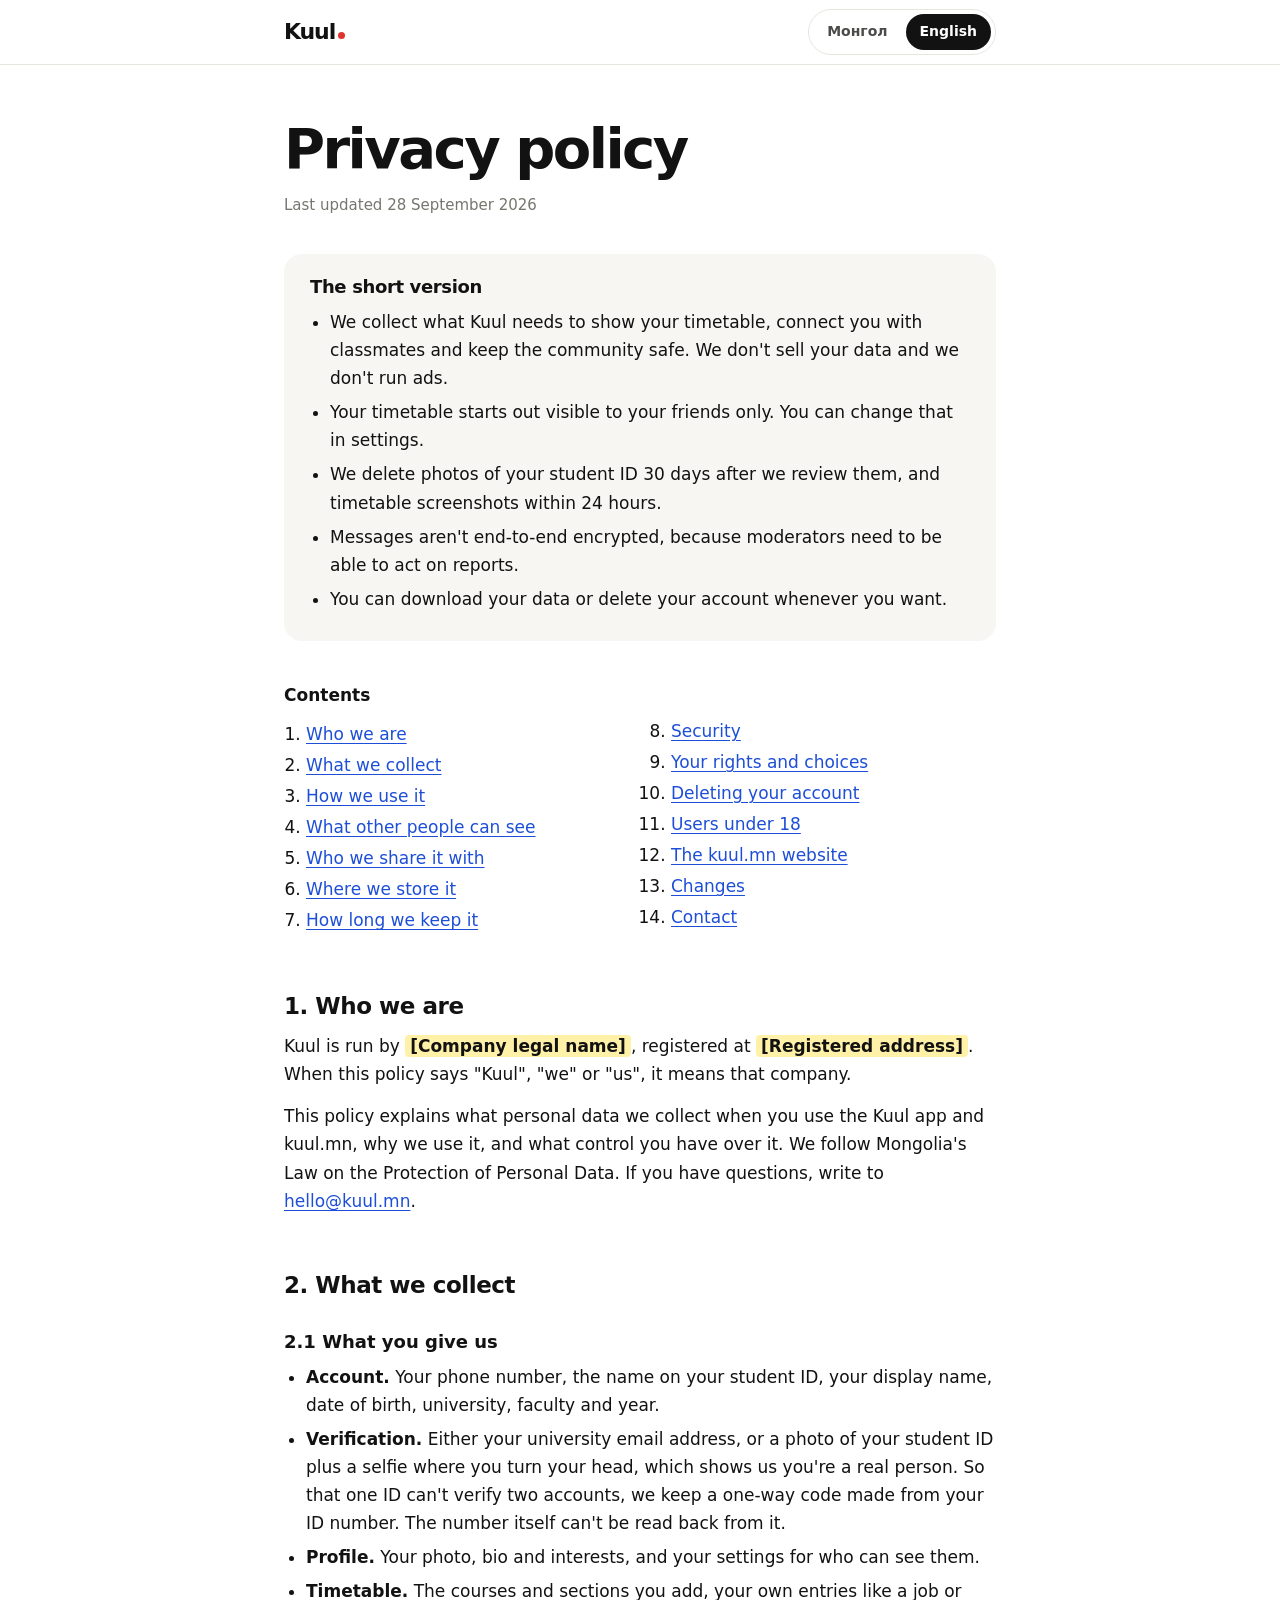
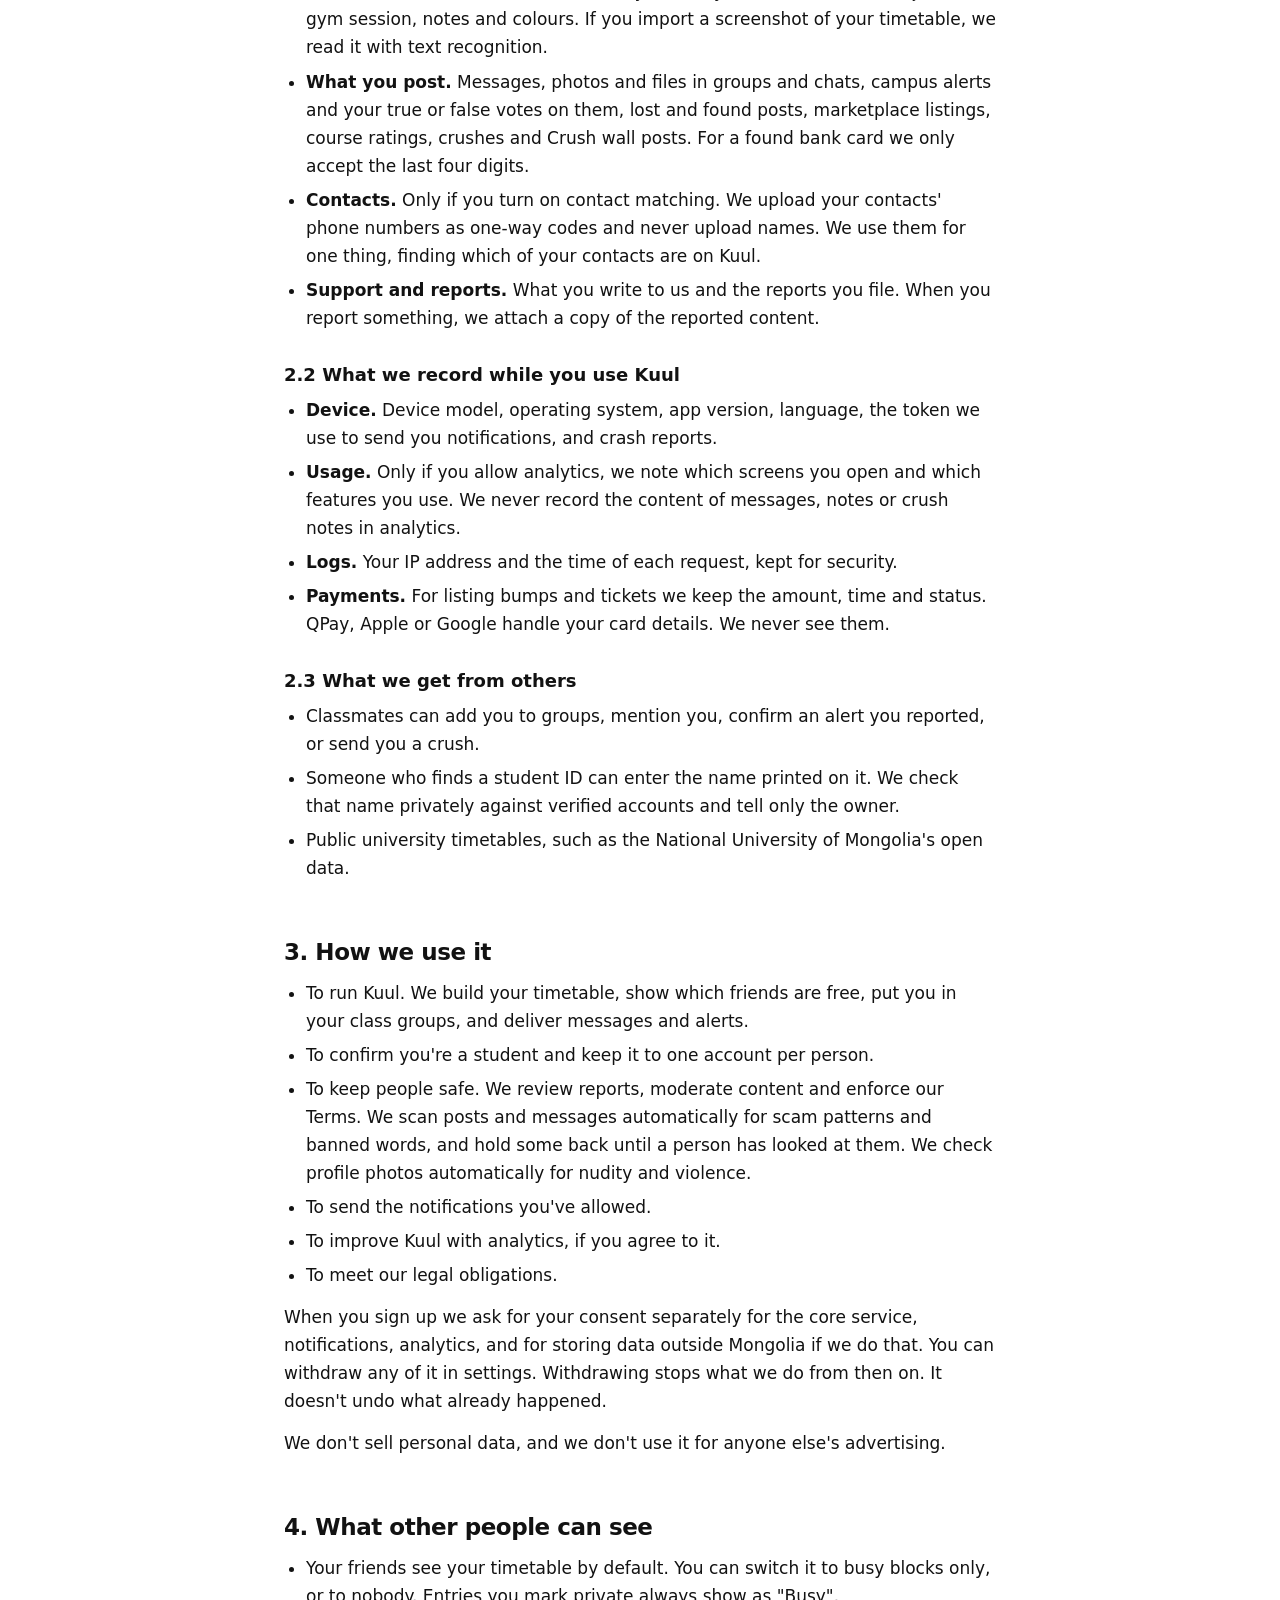
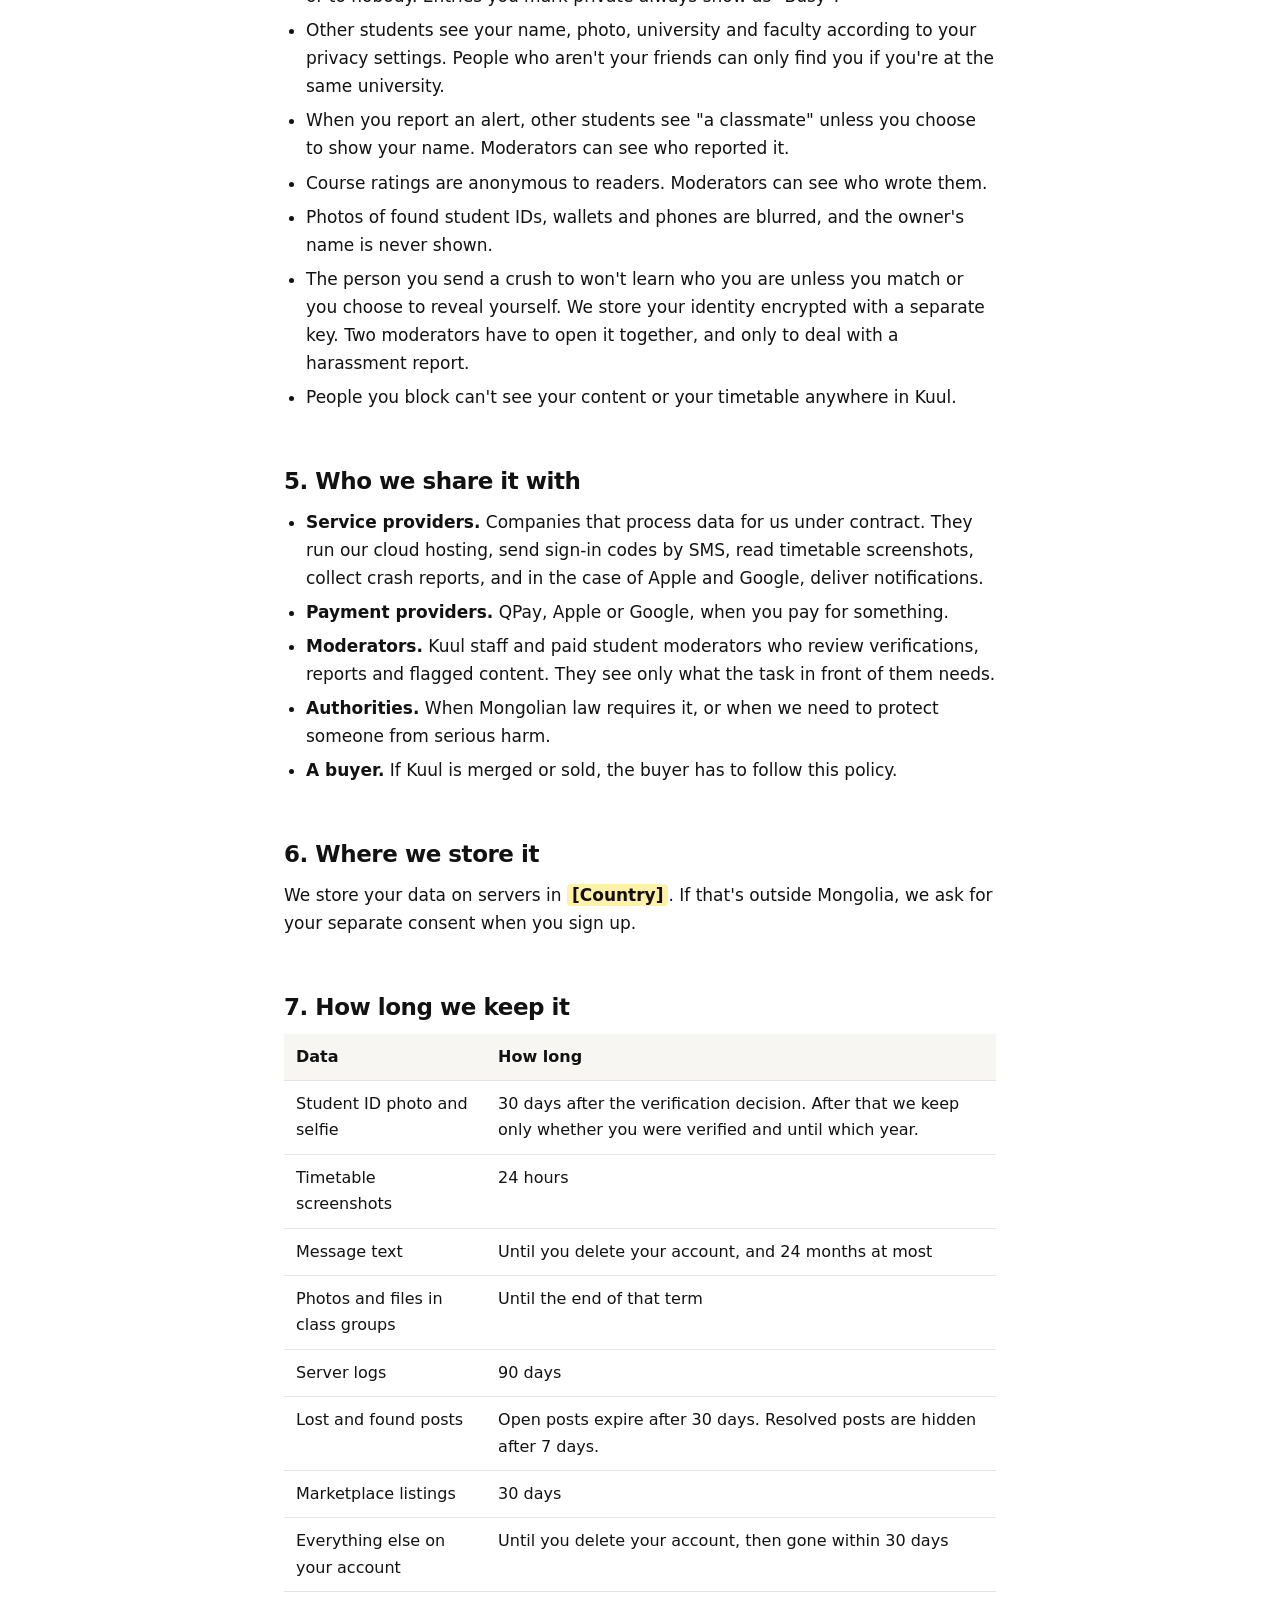
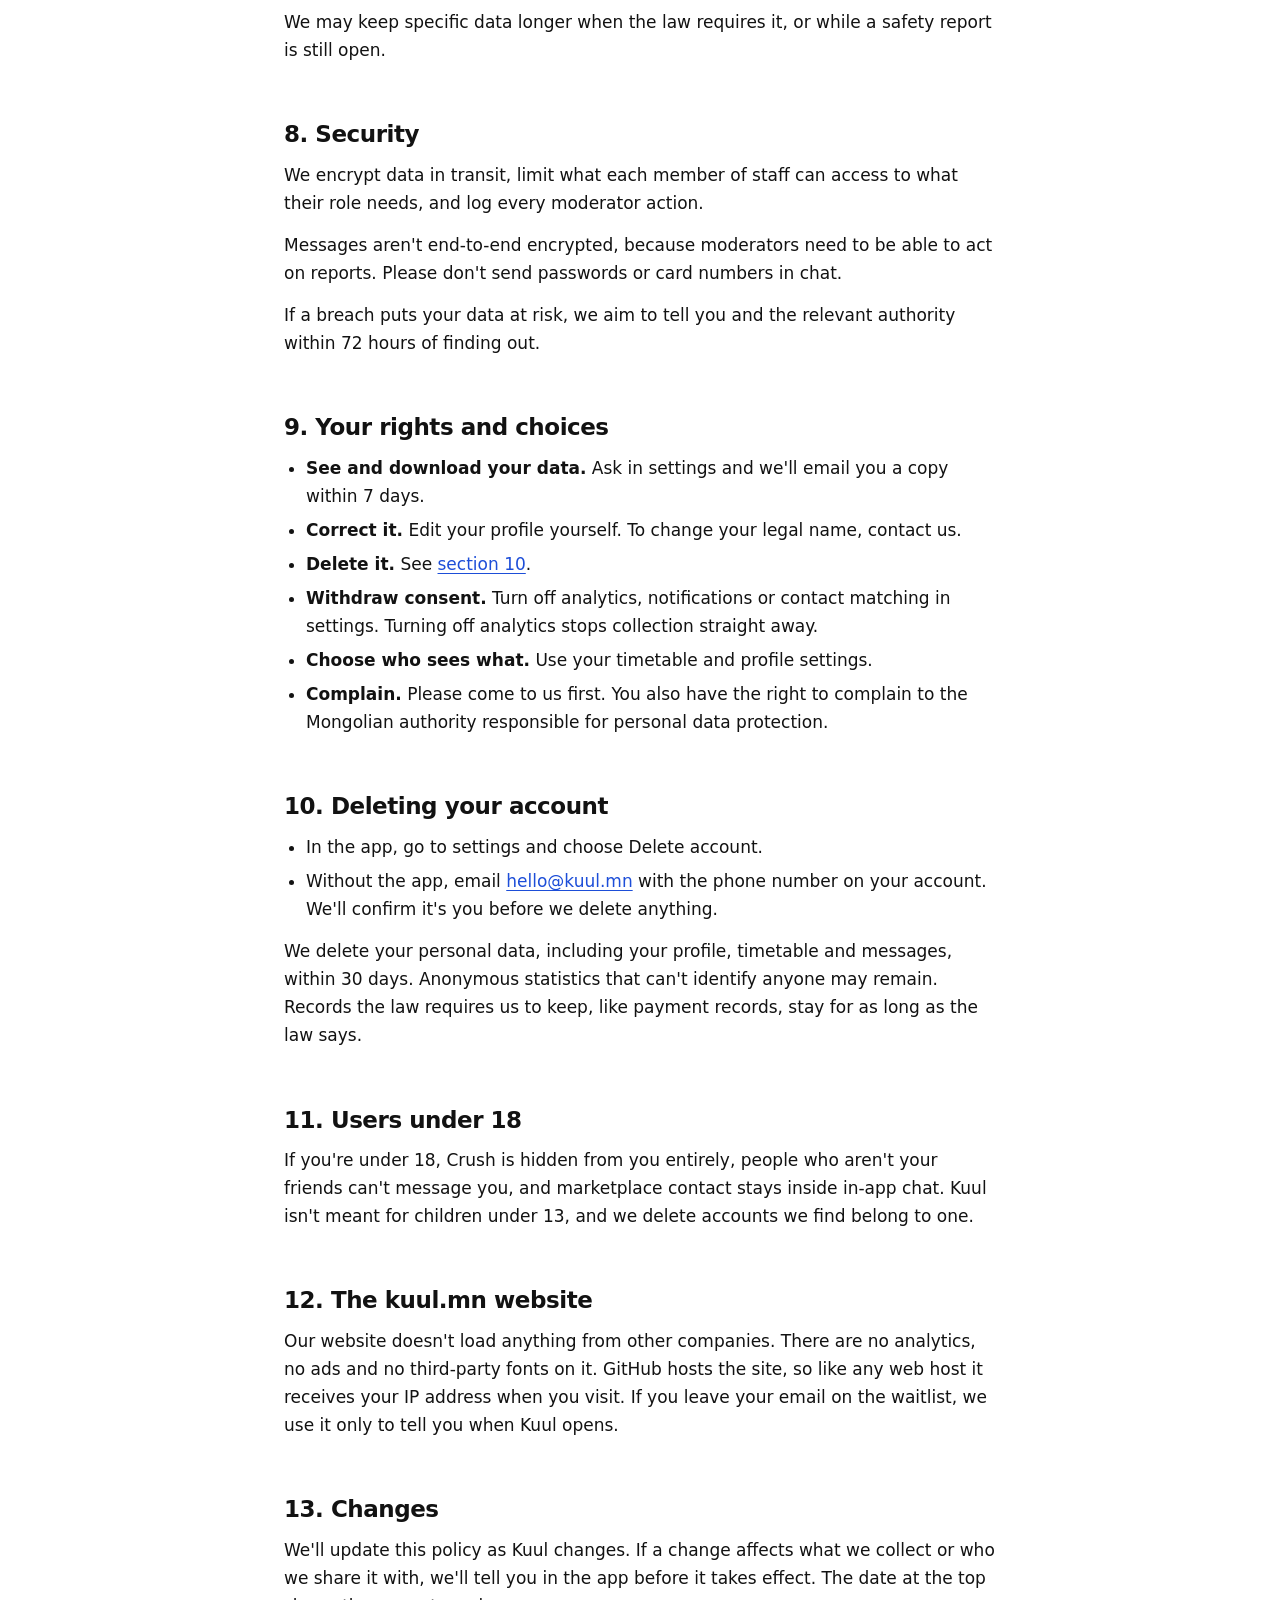
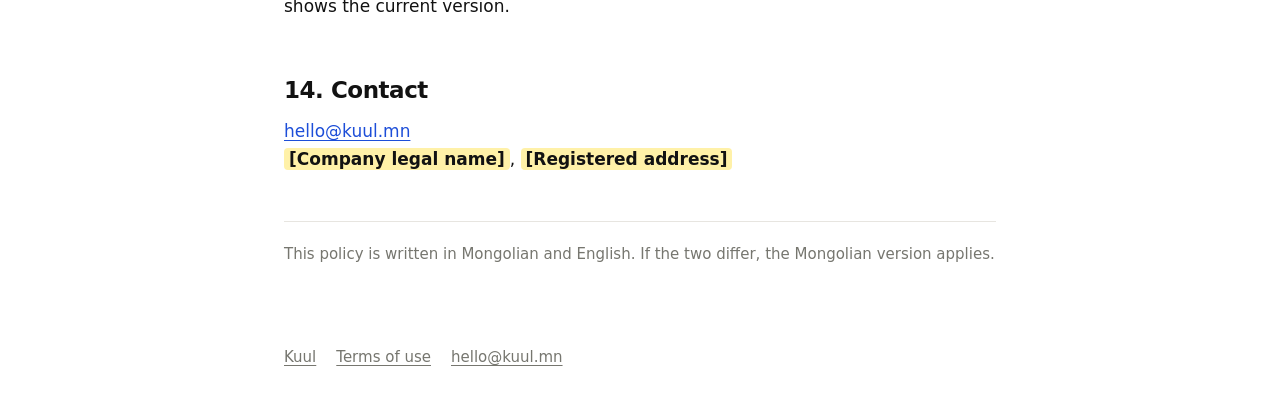
==== privacy/index.html @ a072f20d "Add privacy policy and terms of use at /privacy and /terms Bilingual pages, Mongolian and English, f" ====
<!doctype html>
<html lang="mn">
<head>
<meta charset="utf-8">
<meta name="viewport" content="width=device-width, initial-scale=1">
<title>Нууцлалын бодлого · Privacy policy · Kuul</title>
<meta name="description" content="Kuul ямар мэдээлэл цуглуулдаг, яагаад, та үүнийг хэрхэн хянах вэ. What Kuul collects, why, and how you control it.">
<link rel="canonical" href="https://www.kuul.mn/privacy/">
<script>(function(){var h=location.hash.slice(1),l;if(h){l=/^mn(-|$)/.test(h)?'mn':'en'}else{try{l=localStorage.getItem('kuul-lang')}catch(e){}if(l!=='mn'&&l!=='en')l=/^mn/i.test(navigator.language||'')?'mn':'en'}document.documentElement.setAttribute('data-l',l);document.documentElement.lang=l})();</script>
<link rel="stylesheet" href="/legal.css">
</head>
<body>

<header class="bar">
  <div class="in">
    <a class="brand" href="/" aria-label="Kuul">Kuul<i aria-hidden="true"></i></a>
    <div class="lang" role="group" aria-label="Хэл / Language">
      <button type="button" data-lang="mn" aria-pressed="false">Монгол</button>
      <button type="button" data-lang="en" aria-pressed="false">English</button>
    </div>
  </div>
</header>

<!-- ================= МОНГОЛ ================= -->
<main data-doc="mn" lang="mn">
  <h1>Нууцлалын бодлого</h1>
  <p class="updated">Сүүлд шинэчилсэн 2026 оны 9-р сарын 28</p>

  <section class="short" aria-labelledby="mn-short">
    <h2 id="mn-short">Товчхондоо</h2>
    <ul>
      <li>Бид хуваарийг тань харуулах, ангийнхантай тань холбох, нийгэмлэгийг аюулгүй байлгахад хэрэгтэй мэдээллийг л цуглуулна. Таны мэдээллийг худалддаггүй, зар сурталчилгаа явуулдаггүй.</li>
      <li>Таны хуваарь анхнаасаа зөвхөн найзуудад тань харагдана. Үүнийг тохиргооноос өөрчилж болно.</li>
      <li>Оюутны үнэмлэхийн зургийг шалгаснаас хойш 30 хоногт, хуваарийн дэлгэцийн зургийг 24 цагт устгана.</li>
      <li>Модератор гомдлыг шалгах боломжтой байх ёстой тул мессежүүд төгсгөлөөс төгсгөл хүртэл шифрлэгддэггүй.</li>
      <li>Та мэдээллээ хүссэн үедээ татаж авах эсвэл бүртгэлээ устгах боломжтой.</li>
    </ul>
  </section>

  <nav class="toc" aria-label="Агуулга">
    <p>Агуулга</p>
    <ol>
      <li><a href="#mn-who">Бид хэн бэ</a></li>
      <li><a href="#mn-collect">Бидний цуглуулдаг мэдээлэл</a></li>
      <li><a href="#mn-use">Мэдээллийг юунд ашигладаг вэ</a></li>
      <li><a href="#mn-visible">Бусдад юу харагдах вэ</a></li>
      <li><a href="#mn-share">Хэнтэй хуваалцдаг вэ</a></li>
      <li><a href="#mn-storage">Хаана хадгалдаг вэ</a></li>
      <li><a href="#mn-retention">Хэр удаан хадгалдаг вэ</a></li>
      <li><a href="#mn-security">Аюулгүй байдал</a></li>
      <li><a href="#mn-rights">Таны эрх, сонголт</a></li>
      <li><a href="#mn-delete">Бүртгэлээ устгах</a></li>
      <li><a href="#mn-minors">18 нас хүрээгүй хэрэглэгч</a></li>
      <li><a href="#mn-web">kuul.mn вэбсайт</a></li>
      <li><a href="#mn-changes">Өөрчлөлт</a></li>
      <li><a href="#mn-contact">Холбоо барих</a></li>
    </ol>
  </nav>

  <h2 id="mn-who">1. Бид хэн бэ</h2>
  <p>Kuul-ийг <mark class="fill">[Компанийн албан ёсны нэр]</mark> ажиллуулдаг бөгөөд хаяг нь <mark class="fill">[Хаяг]</mark>. Энэ бодлогод «Kuul», «бид» гэвэл энэ компанийг хэлнэ.</p>
  <p>Та Kuul апп болон kuul.mn-ийг ашиглах үед бид ямар хувийн мэдээлэл цуглуулж, яагаад ашиглаж, та үүнийг хэрхэн хянаж болохыг энд тайлбарлав. Бид Монгол Улсын Хүний хувийн мэдээлэл хамгаалах тухай хуулийг мөрдөнө. Асуулт байвал <a href="mailto:hello@kuul.mn">hello@kuul.mn</a> хаягаар бичээрэй.</p>

  <h2 id="mn-collect">2. Бидний цуглуулдаг мэдээлэл</h2>
  <h3>2.1 Таны өгдөг мэдээлэл</h3>
  <ul>
    <li><strong>Бүртгэл.</strong> Утасны дугаар, оюутны үнэмлэх дээрх нэр, бусдад харагдах нэр, төрсөн огноо, сургууль, салбар, курс.</li>
    <li><strong>Баталгаажуулалт.</strong> Сургуулийн имэйл хаяг, эсвэл оюутны үнэмлэхийн зураг болон таныг жинхэнэ хүн гэдгийг шалгах, толгойгоо эргүүлж буй селфи. Нэг үнэмлэхээр хоёр бүртгэл баталгаажуулахаас сэргийлж үнэмлэхийн дугаарыг буцааж тайлах боломжгүй код болгон хадгална.</li>
    <li><strong>Профайл.</strong> Профайл зураг, танилцуулга, сонирхол, мөн эдгээрийг хэн харахыг сонгосон тохиргоо.</li>
    <li><strong>Хуваарь.</strong> Таны нэмсэн хичээл, бүлэг, ажил эсвэл биеийн тамир гэх мэт өөрийн нэмсэн цаг, тэмдэглэл, өнгө. Хуваарийнхаа дэлгэцийн зургийг оруулбал бид үүнийг текст таних технологиор уншина.</li>
    <li><strong>Таны нийтэлдэг зүйл.</strong> Групп, чат дахь мессеж, зураг, файл, яаралтай мэдээ болон түүнд өгсөн «Үнэн», «Худал» санал, олдворын зар, захын зар, хичээлийн үнэлгээ, crush болон Crush хананы нийтлэл. Картын олдворт бид зөвхөн сүүлийн дөрвөн оронг хүлээж авна.</li>
    <li><strong>Харилцагчид.</strong> Зөвхөн та харилцагч тааруулахыг асаасан үед. Утасны дугааруудыг буцааж тайлах боломжгүй код болгон илгээнэ, нэрийг хэзээ ч илгээхгүй. Үүнийг зөвхөн таны харилцагчдаас хэн нь Kuul ашигладгийг олоход хэрэглэнэ.</li>
    <li><strong>Тусламж, гомдол.</strong> Бидэнд бичсэн зүйл тань, гаргасан гомдол тань. Гомдол гаргахад бид тухайн контентын хуулбарыг хавсаргана.</li>
  </ul>
  <h3>2.2 Та Kuul ашиглах явцад үүсдэг мэдээлэл</h3>
  <ul>
    <li><strong>Төхөөрөмж.</strong> Төхөөрөмжийн загвар, үйлдлийн систем, аппын хувилбар, хэл, мэдэгдэл хүргэх токен, алдааны тайлан.</li>
    <li><strong>Хэрэглээ.</strong> Зөвхөн та аналитикийг зөвшөөрсөн үед бид ямар дэлгэц нээж, ямар боломж ашигласныг тань тэмдэглэнэ. Мессеж, тэмдэглэл, crush-ийн бичвэрийн агуулгыг аналитикт хэзээ ч бичихгүй.</li>
    <li><strong>Лог.</strong> Аюулгүй байдлын зорилгоор IP хаяг, хүсэлтийн цаг.</li>
    <li><strong>Төлбөр.</strong> Зар өргөлт, тасалбарын дүн, цаг, төлөв. Картын мэдээллийг QPay, Apple эсвэл Google боловсруулдаг, бид хэзээ ч хардаггүй.</li>
  </ul>
  <h3>2.3 Бусдаас ирэх мэдээлэл</h3>
  <ul>
    <li>Ангийнхан тань таныг группт нэмэх, дурдах, таны мэдээлсэн мэдээг баталгаажуулах, эсвэл танд crush илгээх боломжтой.</li>
    <li>Олдвор олсон хүн оюутны үнэмлэх зэрэг зүйл дээр хэвлэгдсэн нэрийг оруулж болно. Бид үүнийг баталгаажсан бүртгэлүүдтэй нууцаар тулгаж, зөвхөн эзэнд нь мэдэгдэнэ.</li>
    <li>МУИС-ийн нээлттэй өгөгдөл зэрэг сургуулиудын нийтэд нээлттэй хуваарь.</li>
  </ul>

  <h2 id="mn-use">3. Мэдээллийг юунд ашигладаг вэ</h2>
  <ul>
    <li>Kuul-ийг ажиллуулахад. Хуваарь гаргах, аль найз чөлөөтэйг харуулах, ангийн группт оруулах, мессеж, мэдээ хүргэх.</li>
    <li>Таныг оюутан гэдгийг баталгаажуулж, нэг хүн нэг бүртгэлтэй байлгахад.</li>
    <li>Хүмүүсийг аюулгүй байлгахад. Бид гомдлыг шалгаж, контентыг хянаж, Үйлчилгээний нөхцөлийг хэрэгжүүлнэ. Нийтлэл, мессежийг залилангийн хэв маяг, хориотой үгээр автоматаар шалгаж, заримыг нь хүн шалгах хүртэл түр барина. Профайл зургийг нүцгэн болон хүчирхийллийн агуулгаар автоматаар шалгана.</li>
    <li>Таны зөвшөөрсөн мэдэгдлийг илгээхэд.</li>
    <li>Та зөвшөөрсөн бол аналитикаар Kuul-ийг сайжруулахад.</li>
    <li>Хуульд заасан үүргээ биелүүлэхэд.</li>
  </ul>
  <p>Бүртгүүлэх үед бид үндсэн үйлчилгээ, мэдэгдэл, аналитик, мөн мэдээллийг Монголоос гадна хадгалах бол түүнд тус тусад нь зөвшөөрөл авна. Та зөвшөөрлөө тохиргооноос хүссэн үедээ цуцалж болно. Цуцалснаар цаашдын боловсруулалт зогсох ч өмнө нь хийгдсэнийг буцаахгүй.</p>
  <p>Бид хувийн мэдээлэл худалддаггүй, гуравдагч этгээдийн зар сурталчилгаанд ашигладаггүй.</p>

  <h2 id="mn-visible">4. Бусдад юу харагдах вэ</h2>
  <ul>
    <li>Анхдагч тохиргоогоор таны хуваарь найзуудад тань харагдана. Үүнийг «зөвхөн завгүй цаг» эсвэл «хэнд ч үгүй» болгож болно. Нууц гэж тэмдэглэсэн өөрийн цаг үргэлж «Завгүй» гэж харагдана.</li>
    <li>Таны нэр, зураг, сургууль, салбар бусад оюутанд нууцлалын тохиргооны тань дагуу харагдана. Найз биш хүн таныг зөвхөн нэг сургуульд сурдаг бол хайж олно.</li>
    <li>Таныг мэдээ мэдээлэхэд бусад оюутанд «Ангийн оюутан» гэж харагдана. Нэрээ харуулахыг сонговол нэр тань гарна. Хэн мэдээлснийг модератор харна.</li>
    <li>Хичээлийн үнэлгээ уншигчдад нэргүй харагдана. Хэн бичсэнийг модератор харна.</li>
    <li>Оюутны үнэмлэх, түрийвч, утасны олдворын зураг бүдгэрч харагдах бөгөөд эзний нэр хэнд ч харагдахгүй.</li>
    <li>Таны crush илгээсэн хүн тантай таарах эсвэл та өөрийгөө ил гаргахаас нааш хэн болохыг тань мэдэхгүй. Бид таны хэн болохыг тусдаа түлхүүрээр шифрлэж хадгална. Үүнийг зөвхөн дарамтын гомдлыг шалгахад хоёр модератор хамтдаа нээж чадна.</li>
    <li>Таны блоклосон хүн Kuul-ийн хаана ч таны контент, хуваарийг харахгүй.</li>
  </ul>

  <h2 id="mn-share">5. Хэнтэй хуваалцдаг вэ</h2>
  <ul>
    <li><strong>Үйлчилгээ үзүүлэгчид.</strong> Гэрээний дагуу бидний өмнөөс мэдээлэл боловсруулдаг компаниуд. Клауд хостинг, нэвтрэх кодын SMS, хуваарийн дэлгэцийн зургийн текст таних, алдааны тайлан, мэдэгдэл хүргэх Apple ба Google.</li>
    <li><strong>Төлбөрийн үйлчилгээ.</strong> Та төлбөр төлөх үед QPay, Apple эсвэл Google.</li>
    <li><strong>Модераторууд.</strong> Баталгаажуулалт, гомдол, тэмдэглэгдсэн контентыг шалгадаг Kuul-ийн ажилтнууд болон цалинтай оюутан модераторууд. Тэд зөвхөн тухайн ажилд хэрэгтэй мэдээллийг харна.</li>
    <li><strong>Эрх бүхий байгууллага.</strong> Монгол Улсын хууль шаардсан, эсвэл хэн нэгнийг ноцтой хохирлоос хамгаалах шаардлагатай үед.</li>
    <li><strong>Худалдан авагч.</strong> Kuul нэгдэх эсвэл худалдагдах тохиолдолд, энэ бодлогыг мөрдөх нөхцөлтэйгээр.</li>
  </ul>

  <h2 id="mn-storage">6. Хаана хадгалдаг вэ</h2>
  <p>Таны мэдээллийг <mark class="fill">[Улс]</mark> дахь серверт хадгална. Энэ нь Монголоос гадна бол бүртгүүлэх үед бид танаас тусад нь зөвшөөрөл авна.</p>

  <h2 id="mn-retention">7. Хэр удаан хадгалдаг вэ</h2>
  <div class="tablewrap"><table>
    <thead><tr><th>Мэдээлэл</th><th>Хадгалах хугацаа</th></tr></thead>
    <tbody>
      <tr><td>Оюутны үнэмлэхийн зураг, селфи</td><td>Шийдвэр гарснаас хойш 30 хоног. Үүний дараа зөвхөн баталгаажсан эсэх, аль он хүртэл хүчинтэйг хадгална.</td></tr>
      <tr><td>Хуваарийн дэлгэцийн зураг</td><td>24 цаг</td></tr>
      <tr><td>Мессежийн текст</td><td>Бүртгэлээ устгах хүртэл, хамгийн ихдээ 24 сар</td></tr>
      <tr><td>Ангийн групп дахь зураг, файл</td><td>Тухайн улирал дуустал</td></tr>
      <tr><td>Серверийн лог</td><td>90 хоног</td></tr>
      <tr><td>Олдворын зар</td><td>Нээлттэй зар 30 хоногт дуусна. Эзэндээ очсон зар 7 хоногийн дараа нуугдана.</td></tr>
      <tr><td>Захын зар</td><td>30 хоног</td></tr>
      <tr><td>Бүртгэлийн бусад мэдээлэл</td><td>Бүртгэлээ устгах хүртэл. Устгасны дараа 30 хоногийн дотор арилгана.</td></tr>
    </tbody>
  </table></div>
  <p>Хууль шаардсан, эсвэл аюулгүй байдлын гомдол шийдэгдээгүй байгаа үед тодорхой мэдээллийг илүү удаан хадгалж болно.</p>

  <h2 id="mn-security">8. Аюулгүй байдал</h2>
  <p>Бид дамжуулж буй мэдээллийг шифрлэж, ажилтнуудын хандалтыг үүргээр нь хязгаарлаж, модератор бүрийн үйлдлийг бүртгэнэ.</p>
  <p>Модератор гомдлын дагуу арга хэмжээ авах боломжтой байхын тулд мессежийг төгсгөлөөс төгсгөл хүртэл шифрлэдэггүй. Тиймээс чатаар нууц үг, картын дугаар бүү илгээгээрэй.</p>
  <p>Мэдээлэл алдагдаж танд эрсдэл учирвал бид үүнийг илрүүлснээс хойш 72 цагийн дотор танд болон холбогдох байгууллагад мэдэгдэхийг зорино.</p>

  <h2 id="mn-rights">9. Таны эрх, сонголт</h2>
  <ul>
    <li><strong>Мэдээллээ харах, татах.</strong> Тохиргооноос хүсэлт илгээхэд бид 7 хоногийн дотор мэдээллийн тань хуулбарыг имэйлээр илгээнэ.</li>
    <li><strong>Засах.</strong> Профайлаа өөрөө засна. Албан ёсны нэрээ засуулах бол бидэнд хандана уу.</li>
    <li><strong>Устгах.</strong> <a href="#mn-delete">10-р хэсгийг</a> үзнэ үү.</li>
    <li><strong>Зөвшөөрлөө цуцлах.</strong> Аналитик, мэдэгдэл, харилцагч тааруулахыг тохиргооноос унтраана. Аналитикийг унтраахад мэдээлэл цуглуулах нь тэр даруй зогсоно.</li>
    <li><strong>Хэнд юу харагдахыг хянах.</strong> Хуваарь, профайлын тохиргоо.</li>
    <li><strong>Гомдол гаргах.</strong> Эхлээд бидэнд хандана уу. Мөн хувийн мэдээлэл хамгаалах асуудал хариуцсан Монгол Улсын эрх бүхий байгууллагад гомдол гаргах эрхтэй.</li>
  </ul>

  <h2 id="mn-delete">10. Бүртгэлээ устгах</h2>
  <ul>
    <li>Апп дотор тохиргооны «Бүртгэл устгах» хэсгээс.</li>
    <li>Аппгүйгээр бол бүртгэлтэй утасны дугаараа бичээд <a href="mailto:hello@kuul.mn?subject=%D0%91%D2%AF%D1%80%D1%82%D0%B3%D1%8D%D0%BB%20%D1%83%D1%81%D1%82%D0%B3%D0%B0%D1%85">hello@kuul.mn</a> хаягаар имэйл илгээнэ үү. Устгахаас өмнө таныг мөн эсэхийг шалгана.</li>
  </ul>
  <p>Бид таны профайл, хуваарь, мессеж зэрэг хувийн мэдээллийг 30 хоногийн дотор устгана. Хэнийг ч таних боломжгүй нэргүй статистик үлдэж болно. Төлбөрийн бүртгэл зэрэг хуулиар хадгалах ёстой мэдээллийг шаардсан хугацаанд хадгална.</p>

  <h2 id="mn-minors">11. 18 нас хүрээгүй хэрэглэгч</h2>
  <p>18 хүрээгүй хэрэглэгчид Crush огт харагдахгүй, найз биш хүн тэдэнд мессеж бичих боломжгүй, захын харилцаа зөвхөн апп доторх чатаар явагдана. Kuul нь 13 хүрээгүй хүүхдэд зориулагдаагүй. Ийм бүртгэл илэрвэл бид устгана.</p>

  <h2 id="mn-web">12. kuul.mn вэбсайт</h2>
  <p>Вэбсайт маань өөр компаниас юу ч татдаггүй. Аналитик, зар, гадны фонт байхгүй. Сайтыг GitHub байршуулдаг тул аливаа вэб хостингийн нэгэн адил зочилсон үед тань IP хаягийг тань хүлээн авна. Хүлээлгийн жагсаалтад имэйлээ үлдээвэл бид үүнийг зөвхөн Kuul нээгдсэнийг мэдэгдэхэд ашиглана.</p>

  <h2 id="mn-changes">13. Өөрчлөлт</h2>
  <p>Kuul өөрчлөгдөхийн хэрээр бид энэ бодлогыг шинэчилнэ. Өөрчлөлт нь бидний цуглуулах эсвэл хуваалцах мэдээлэлд нөлөөлөх бол хүчин төгөлдөр болохоос өмнө апп дотор мэдэгдэнэ. Дээд талын огноо сүүлийн хувилбарыг заана.</p>

  <h2 id="mn-contact">14. Холбоо барих</h2>
  <p><a href="mailto:hello@kuul.mn">hello@kuul.mn</a><br><mark class="fill">[Компанийн албан ёсны нэр]</mark>, <mark class="fill">[Хаяг]</mark></p>

  <p class="langnote">Энэ бодлогыг монгол, англи хэлээр бичсэн. Хоёр хувилбар зөрвөл монгол хувилбарыг баримтална.</p>
</main>

<!-- ================= ENGLISH ================= -->
<main data-doc="en" lang="en">
  <h1>Privacy policy</h1>
  <p class="updated">Last updated 28 September 2026</p>

  <section class="short" aria-labelledby="short">
    <h2 id="short">The short version</h2>
    <ul>
      <li>We collect what Kuul needs to show your timetable, connect you with classmates and keep the community safe. We don't sell your data and we don't run ads.</li>
      <li>Your timetable starts out visible to your friends only. You can change that in settings.</li>
      <li>We delete photos of your student ID 30 days after we review them, and timetable screenshots within 24 hours.</li>
      <li>Messages aren't end-to-end encrypted, because moderators need to be able to act on reports.</li>
      <li>You can download your data or delete your account whenever you want.</li>
    </ul>
  </section>

  <nav class="toc" aria-label="Contents">
    <p>Contents</p>
    <ol>
      <li><a href="#who">Who we are</a></li>
      <li><a href="#collect">What we collect</a></li>
      <li><a href="#use">How we use it</a></li>
      <li><a href="#visible">What other people can see</a></li>
      <li><a href="#share">Who we share it with</a></li>
      <li><a href="#storage">Where we store it</a></li>
      <li><a href="#retention">How long we keep it</a></li>
      <li><a href="#security">Security</a></li>
      <li><a href="#rights">Your rights and choices</a></li>
      <li><a href="#delete">Deleting your account</a></li>
      <li><a href="#minors">Users under 18</a></li>
      <li><a href="#web">The kuul.mn website</a></li>
      <li><a href="#changes">Changes</a></li>
      <li><a href="#contact">Contact</a></li>
    </ol>
  </nav>

  <h2 id="who">1. Who we are</h2>
  <p>Kuul is run by <mark class="fill">[Company legal name]</mark>, registered at <mark class="fill">[Registered address]</mark>. When this policy says "Kuul", "we" or "us", it means that company.</p>
  <p>This policy explains what personal data we collect when you use the Kuul app and kuul.mn, why we use it, and what control you have over it. We follow Mongolia's Law on the Protection of Personal Data. If you have questions, write to <a href="mailto:hello@kuul.mn">hello@kuul.mn</a>.</p>

  <h2 id="collect">2. What we collect</h2>
  <h3>2.1 What you give us</h3>
  <ul>
    <li><strong>Account.</strong> Your phone number, the name on your student ID, your display name, date of birth, university, faculty and year.</li>
    <li><strong>Verification.</strong> Either your university email address, or a photo of your student ID plus a selfie where you turn your head, which shows us you're a real person. So that one ID can't verify two accounts, we keep a one-way code made from your ID number. The number itself can't be read back from it.</li>
    <li><strong>Profile.</strong> Your photo, bio and interests, and your settings for who can see them.</li>
    <li><strong>Timetable.</strong> The courses and sections you add, your own entries like a job or gym session, notes and colours. If you import a screenshot of your timetable, we read it with text recognition.</li>
    <li><strong>What you post.</strong> Messages, photos and files in groups and chats, campus alerts and your true or false votes on them, lost and found posts, marketplace listings, course ratings, crushes and Crush wall posts. For a found bank card we only accept the last four digits.</li>
    <li><strong>Contacts.</strong> Only if you turn on contact matching. We upload your contacts' phone numbers as one-way codes and never upload names. We use them for one thing, finding which of your contacts are on Kuul.</li>
    <li><strong>Support and reports.</strong> What you write to us and the reports you file. When you report something, we attach a copy of the reported content.</li>
  </ul>
  <h3>2.2 What we record while you use Kuul</h3>
  <ul>
    <li><strong>Device.</strong> Device model, operating system, app version, language, the token we use to send you notifications, and crash reports.</li>
    <li><strong>Usage.</strong> Only if you allow analytics, we note which screens you open and which features you use. We never record the content of messages, notes or crush notes in analytics.</li>
    <li><strong>Logs.</strong> Your IP address and the time of each request, kept for security.</li>
    <li><strong>Payments.</strong> For listing bumps and tickets we keep the amount, time and status. QPay, Apple or Google handle your card details. We never see them.</li>
  </ul>
  <h3>2.3 What we get from others</h3>
  <ul>
    <li>Classmates can add you to groups, mention you, confirm an alert you reported, or send you a crush.</li>
    <li>Someone who finds a student ID can enter the name printed on it. We check that name privately against verified accounts and tell only the owner.</li>
    <li>Public university timetables, such as the National University of Mongolia's open data.</li>
  </ul>

  <h2 id="use">3. How we use it</h2>
  <ul>
    <li>To run Kuul. We build your timetable, show which friends are free, put you in your class groups, and deliver messages and alerts.</li>
    <li>To confirm you're a student and keep it to one account per person.</li>
    <li>To keep people safe. We review reports, moderate content and enforce our Terms. We scan posts and messages automatically for scam patterns and banned words, and hold some back until a person has looked at them. We check profile photos automatically for nudity and violence.</li>
    <li>To send the notifications you've allowed.</li>
    <li>To improve Kuul with analytics, if you agree to it.</li>
    <li>To meet our legal obligations.</li>
  </ul>
  <p>When you sign up we ask for your consent separately for the core service, notifications, analytics, and for storing data outside Mongolia if we do that. You can withdraw any of it in settings. Withdrawing stops what we do from then on. It doesn't undo what already happened.</p>
  <p>We don't sell personal data, and we don't use it for anyone else's advertising.</p>

  <h2 id="visible">4. What other people can see</h2>
  <ul>
    <li>Your friends see your timetable by default. You can switch it to busy blocks only, or to nobody. Entries you mark private always show as "Busy".</li>
    <li>Other students see your name, photo, university and faculty according to your privacy settings. People who aren't your friends can only find you if you're at the same university.</li>
    <li>When you report an alert, other students see "a classmate" unless you choose to show your name. Moderators can see who reported it.</li>
    <li>Course ratings are anonymous to readers. Moderators can see who wrote them.</li>
    <li>Photos of found student IDs, wallets and phones are blurred, and the owner's name is never shown.</li>
    <li>The person you send a crush to won't learn who you are unless you match or you choose to reveal yourself. We store your identity encrypted with a separate key. Two moderators have to open it together, and only to deal with a harassment report.</li>
    <li>People you block can't see your content or your timetable anywhere in Kuul.</li>
  </ul>

  <h2 id="share">5. Who we share it with</h2>
  <ul>
    <li><strong>Service providers.</strong> Companies that process data for us under contract. They run our cloud hosting, send sign-in codes by SMS, read timetable screenshots, collect crash reports, and in the case of Apple and Google, deliver notifications.</li>
    <li><strong>Payment providers.</strong> QPay, Apple or Google, when you pay for something.</li>
    <li><strong>Moderators.</strong> Kuul staff and paid student moderators who review verifications, reports and flagged content. They see only what the task in front of them needs.</li>
    <li><strong>Authorities.</strong> When Mongolian law requires it, or when we need to protect someone from serious harm.</li>
    <li><strong>A buyer.</strong> If Kuul is merged or sold, the buyer has to follow this policy.</li>
  </ul>

  <h2 id="storage">6. Where we store it</h2>
  <p>We store your data on servers in <mark class="fill">[Country]</mark>. If that's outside Mongolia, we ask for your separate consent when you sign up.</p>

  <h2 id="retention">7. How long we keep it</h2>
  <div class="tablewrap"><table>
    <thead><tr><th>Data</th><th>How long</th></tr></thead>
    <tbody>
      <tr><td>Student ID photo and selfie</td><td>30 days after the verification decision. After that we keep only whether you were verified and until which year.</td></tr>
      <tr><td>Timetable screenshots</td><td>24 hours</td></tr>
      <tr><td>Message text</td><td>Until you delete your account, and 24 months at most</td></tr>
      <tr><td>Photos and files in class groups</td><td>Until the end of that term</td></tr>
      <tr><td>Server logs</td><td>90 days</td></tr>
      <tr><td>Lost and found posts</td><td>Open posts expire after 30 days. Resolved posts are hidden after 7 days.</td></tr>
      <tr><td>Marketplace listings</td><td>30 days</td></tr>
      <tr><td>Everything else on your account</td><td>Until you delete your account, then gone within 30 days</td></tr>
    </tbody>
  </table></div>
  <p>We may keep specific data longer when the law requires it, or while a safety report is still open.</p>

  <h2 id="security">8. Security</h2>
  <p>We encrypt data in transit, limit what each member of staff can access to what their role needs, and log every moderator action.</p>
  <p>Messages aren't end-to-end encrypted, because moderators need to be able to act on reports. Please don't send passwords or card numbers in chat.</p>
  <p>If a breach puts your data at risk, we aim to tell you and the relevant authority within 72 hours of finding out.</p>

  <h2 id="rights">9. Your rights and choices</h2>
  <ul>
    <li><strong>See and download your data.</strong> Ask in settings and we'll email you a copy within 7 days.</li>
    <li><strong>Correct it.</strong> Edit your profile yourself. To change your legal name, contact us.</li>
    <li><strong>Delete it.</strong> See <a href="#delete">section 10</a>.</li>
    <li><strong>Withdraw consent.</strong> Turn off analytics, notifications or contact matching in settings. Turning off analytics stops collection straight away.</li>
    <li><strong>Choose who sees what.</strong> Use your timetable and profile settings.</li>
    <li><strong>Complain.</strong> Please come to us first. You also have the right to complain to the Mongolian authority responsible for personal data protection.</li>
  </ul>

  <h2 id="delete">10. Deleting your account</h2>
  <ul>
    <li>In the app, go to settings and choose Delete account.</li>
    <li>Without the app, email <a href="mailto:hello@kuul.mn?subject=Delete%20my%20account">hello@kuul.mn</a> with the phone number on your account. We'll confirm it's you before we delete anything.</li>
  </ul>
  <p>We delete your personal data, including your profile, timetable and messages, within 30 days. Anonymous statistics that can't identify anyone may remain. Records the law requires us to keep, like payment records, stay for as long as the law says.</p>

  <h2 id="minors">11. Users under 18</h2>
  <p>If you're under 18, Crush is hidden from you entirely, people who aren't your friends can't message you, and marketplace contact stays inside in-app chat. Kuul isn't meant for children under 13, and we delete accounts we find belong to one.</p>

  <h2 id="web">12. The kuul.mn website</h2>
  <p>Our website doesn't load anything from other companies. There are no analytics, no ads and no third-party fonts on it. GitHub hosts the site, so like any web host it receives your IP address when you visit. If you leave your email on the waitlist, we use it only to tell you when Kuul opens.</p>

  <h2 id="changes">13. Changes</h2>
  <p>We'll update this policy as Kuul changes. If a change affects what we collect or who we share it with, we'll tell you in the app before it takes effect. The date at the top shows the current version.</p>

  <h2 id="contact">14. Contact</h2>
  <p><a href="mailto:hello@kuul.mn">hello@kuul.mn</a><br><mark class="fill">[Company legal name]</mark>, <mark class="fill">[Registered address]</mark></p>

  <p class="langnote">This policy is written in Mongolian and English. If the two differ, the Mongolian version applies.</p>
</main>

<footer>
  <a href="/">Kuul</a>
  <a href="/terms/"><span data-doc="mn">Үйлчилгээний нөхцөл</span> <span data-doc="en">Terms of use</span></a>
  <a href="mailto:hello@kuul.mn">hello@kuul.mn</a>
</footer>

<script>
(function(){
  var btns=document.querySelectorAll('[data-lang]');
  function mark(l){ btns.forEach(function(b){ b.setAttribute('aria-pressed', String(b.getAttribute('data-lang')===l)); }); }
  mark(document.documentElement.getAttribute('data-l'));
  btns.forEach(function(b){ b.addEventListener('click', function(){
    var l=b.getAttribute('data-lang');
    document.documentElement.setAttribute('data-l', l); document.documentElement.lang=l; mark(l);
    try{ localStorage.setItem('kuul-lang', l); }catch(e){}
    if(location.hash) history.replaceState(null,'',location.pathname);
    window.scrollTo(0,0);
  }); });
})();
</script>
</body>
</html>
---- legal.css ----
/* Shared styles for /privacy and /terms. Fonts come from kuul.mn itself. */
@font-face{font-family:"Onest";src:url("/fonts/Onest-Regular.ttf") format("truetype");font-weight:400;font-display:swap}
@font-face{font-family:"Onest";src:url("/fonts/Onest-SemiBold.ttf") format("truetype");font-weight:600;font-display:swap}
@font-face{font-family:"Onest";src:url("/fonts/Onest-ExtraBold.ttf") format("truetype");font-weight:800;font-display:swap}
@font-face{font-family:"Onest";src:url("/fonts/Onest-Black.ttf") format("truetype");font-weight:900;font-display:swap}

:root{
  --ink:#121212; --ink-2:#4B4B49; --muted:#76766F; --line:#E7E5E0; --surface-2:#F7F6F3;
  --now:#E0342C; --link:#1D4ED8; --fill:#FFF1A8;
  --sans:"Onest",system-ui,-apple-system,"Segoe UI",Roboto,sans-serif;
}
*{box-sizing:border-box}
html{scroll-behavior:smooth}
body{margin:0;background:#fff;color:var(--ink);font-family:var(--sans);font-size:17px;line-height:1.65;-webkit-font-smoothing:antialiased}
a{color:var(--link);text-underline-offset:3px}
a:focus-visible,button:focus-visible{outline:3px solid var(--link);outline-offset:3px;border-radius:6px}

/* Only one language shows once the head script has picked one; without JS both stay visible. */
html[data-l="en"] [data-doc="mn"], html[data-l="mn"] [data-doc="en"]{display:none}
html:not([data-l]) .lang{display:none}

.bar{border-bottom:1px solid var(--line);position:sticky;top:0;background:rgba(255,255,255,.92);backdrop-filter:blur(12px);z-index:5}
.bar .in{max-width:760px;margin:0 auto;padding:0 24px;height:64px;display:flex;align-items:center;justify-content:space-between;gap:16px}
.brand{font-weight:900;font-size:22px;letter-spacing:-.05em;color:var(--ink);text-decoration:none;display:inline-flex;align-items:baseline}
.brand i{width:7px;height:7px;border-radius:50%;background:var(--now);margin-left:3px}
.lang{display:flex;gap:4px;padding:4px;border:1px solid var(--line);border-radius:999px}
.lang button{font:inherit;font-size:14px;font-weight:600;border:0;background:none;color:var(--ink-2);padding:6px 14px;border-radius:999px;cursor:pointer;min-height:36px}
.lang button[aria-pressed="true"]{background:var(--ink);color:#fff}

main{max-width:760px;margin:0 auto;padding:56px 24px 40px}
h1{font-weight:900;font-size:clamp(38px,6vw,56px);letter-spacing:-.045em;line-height:1;margin:0}
.updated{color:var(--muted);font-size:15px;margin:16px 0 0}
.short{background:var(--surface-2);border-radius:18px;padding:22px 26px;margin:36px 0 8px}
.short h2{margin:0 0 10px;font-size:18px}
.short ul{margin:0;padding-left:20px}
.short li{margin:6px 0}
nav.toc{margin:40px 0 0;padding:0}
nav.toc p{font-weight:600;margin:0 0 8px}
nav.toc ol{margin:0;padding-left:22px;columns:2;column-gap:40px}
nav.toc li{margin:3px 0;break-inside:avoid}
@media(max-width:600px){nav.toc ol{columns:1}}
h2{font-weight:800;font-size:23px;letter-spacing:-.02em;line-height:1.25;margin:56px 0 12px;scroll-margin-top:84px}
h3{font-weight:600;font-size:18px;margin:28px 0 6px;scroll-margin-top:84px}
p{margin:0 0 14px}
ul,ol{margin:0 0 14px;padding-left:22px}
li{margin:6px 0}
.tablewrap{overflow-x:auto;margin:8px 0 16px}
table{border-collapse:collapse;width:100%;min-width:480px;font-size:16px}
th,td{text-align:left;vertical-align:top;padding:10px 12px;border-bottom:1px solid var(--line)}
th{font-weight:600;background:var(--surface-2)}
mark.fill{background:var(--fill);color:var(--ink);padding:1px 5px;border-radius:4px;font-weight:600}
.langnote{color:var(--muted);font-size:15px;margin-top:48px;padding-top:20px;border-top:1px solid var(--line)}

footer{max-width:760px;margin:0 auto;padding:24px 24px 48px;font-size:15px;color:var(--muted);display:flex;flex-wrap:wrap;gap:8px 20px}
footer a{color:var(--muted)}
@media(hover:hover){footer a:hover{color:var(--ink)}}
@media(prefers-reduced-motion:reduce){html{scroll-behavior:auto}}
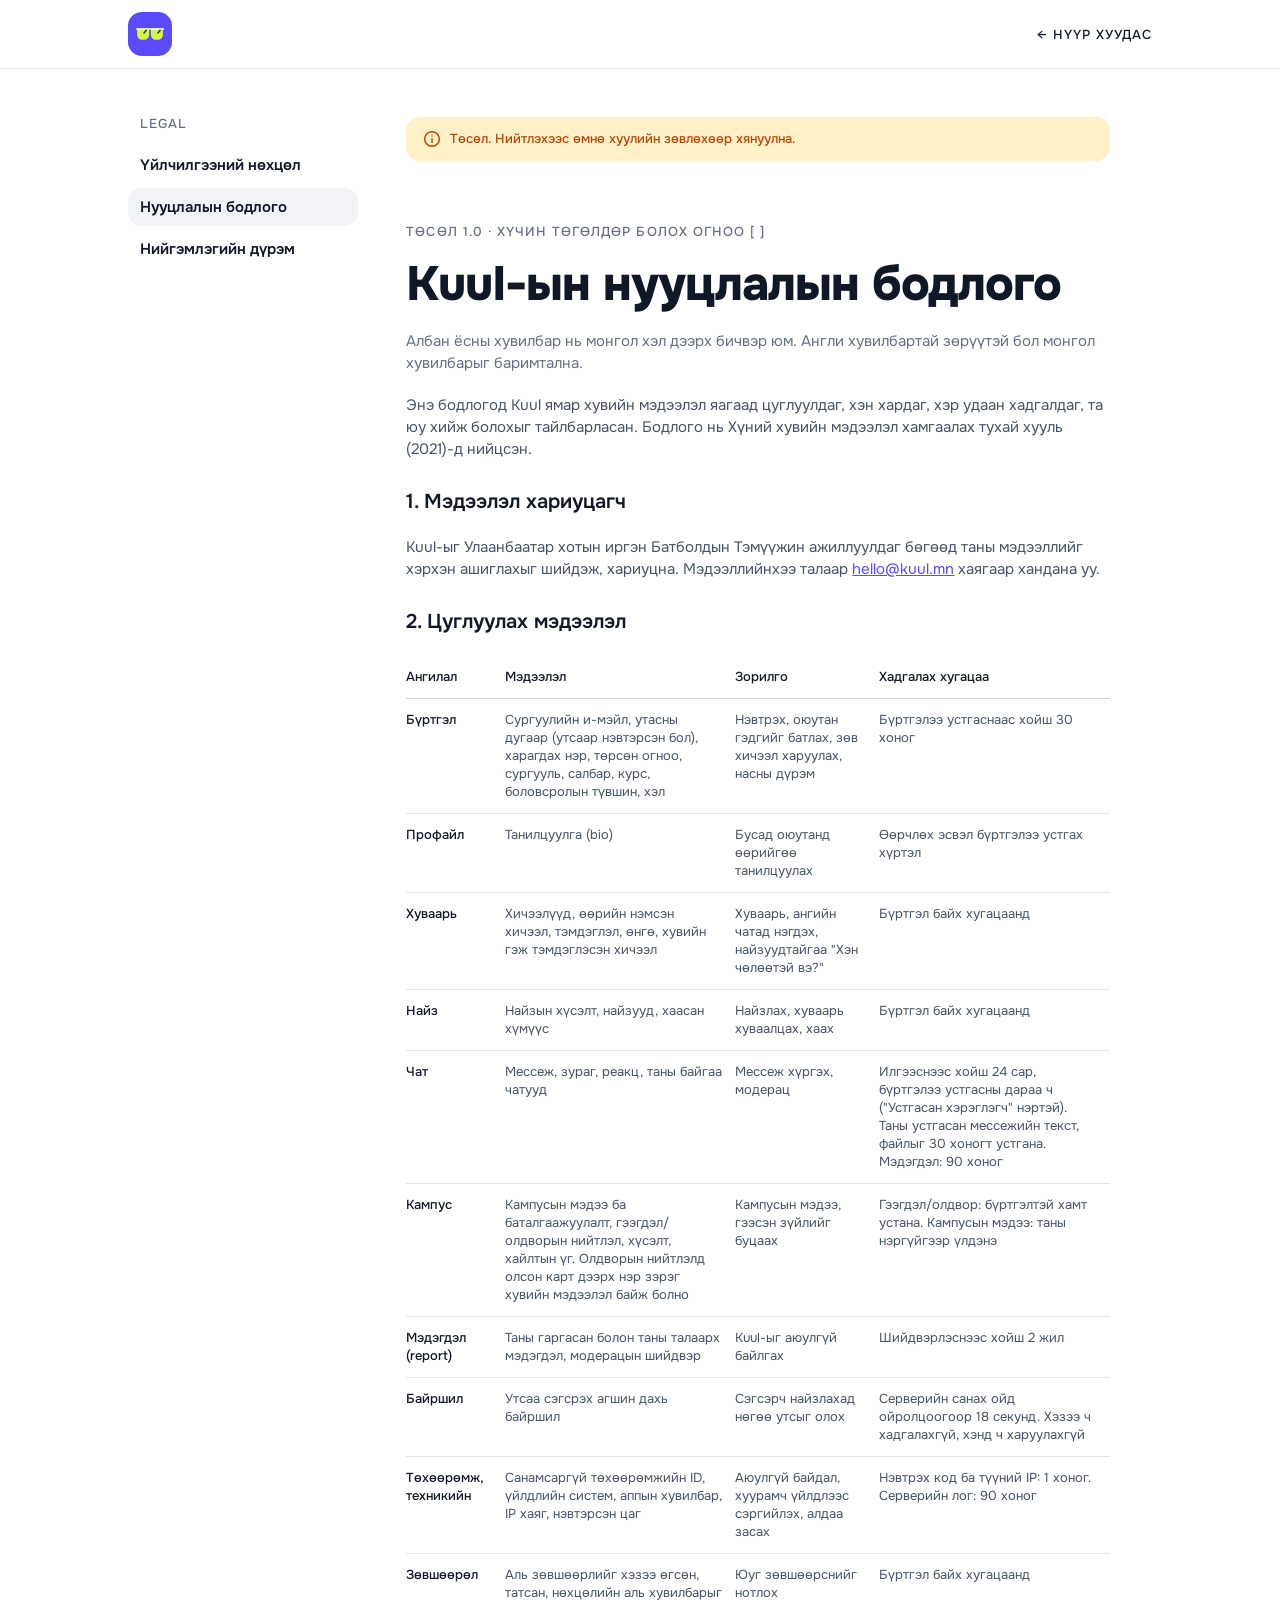
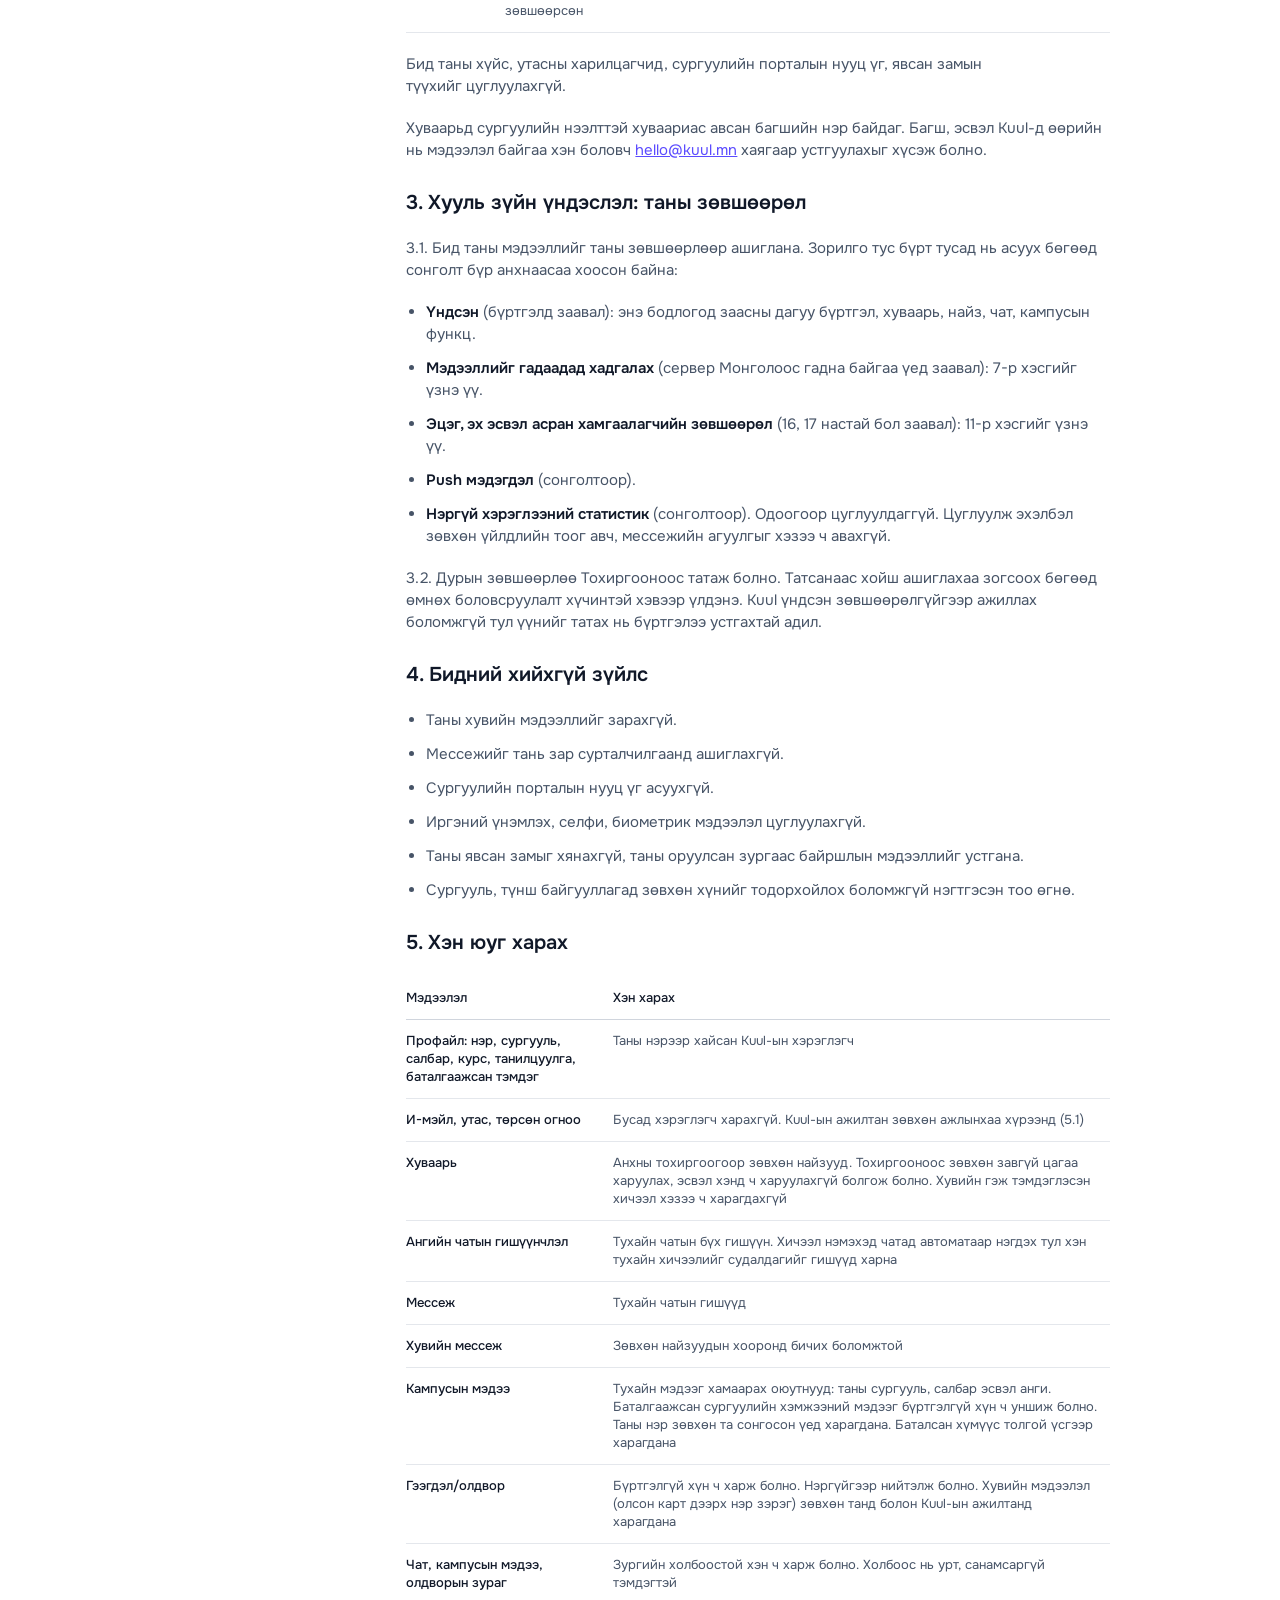
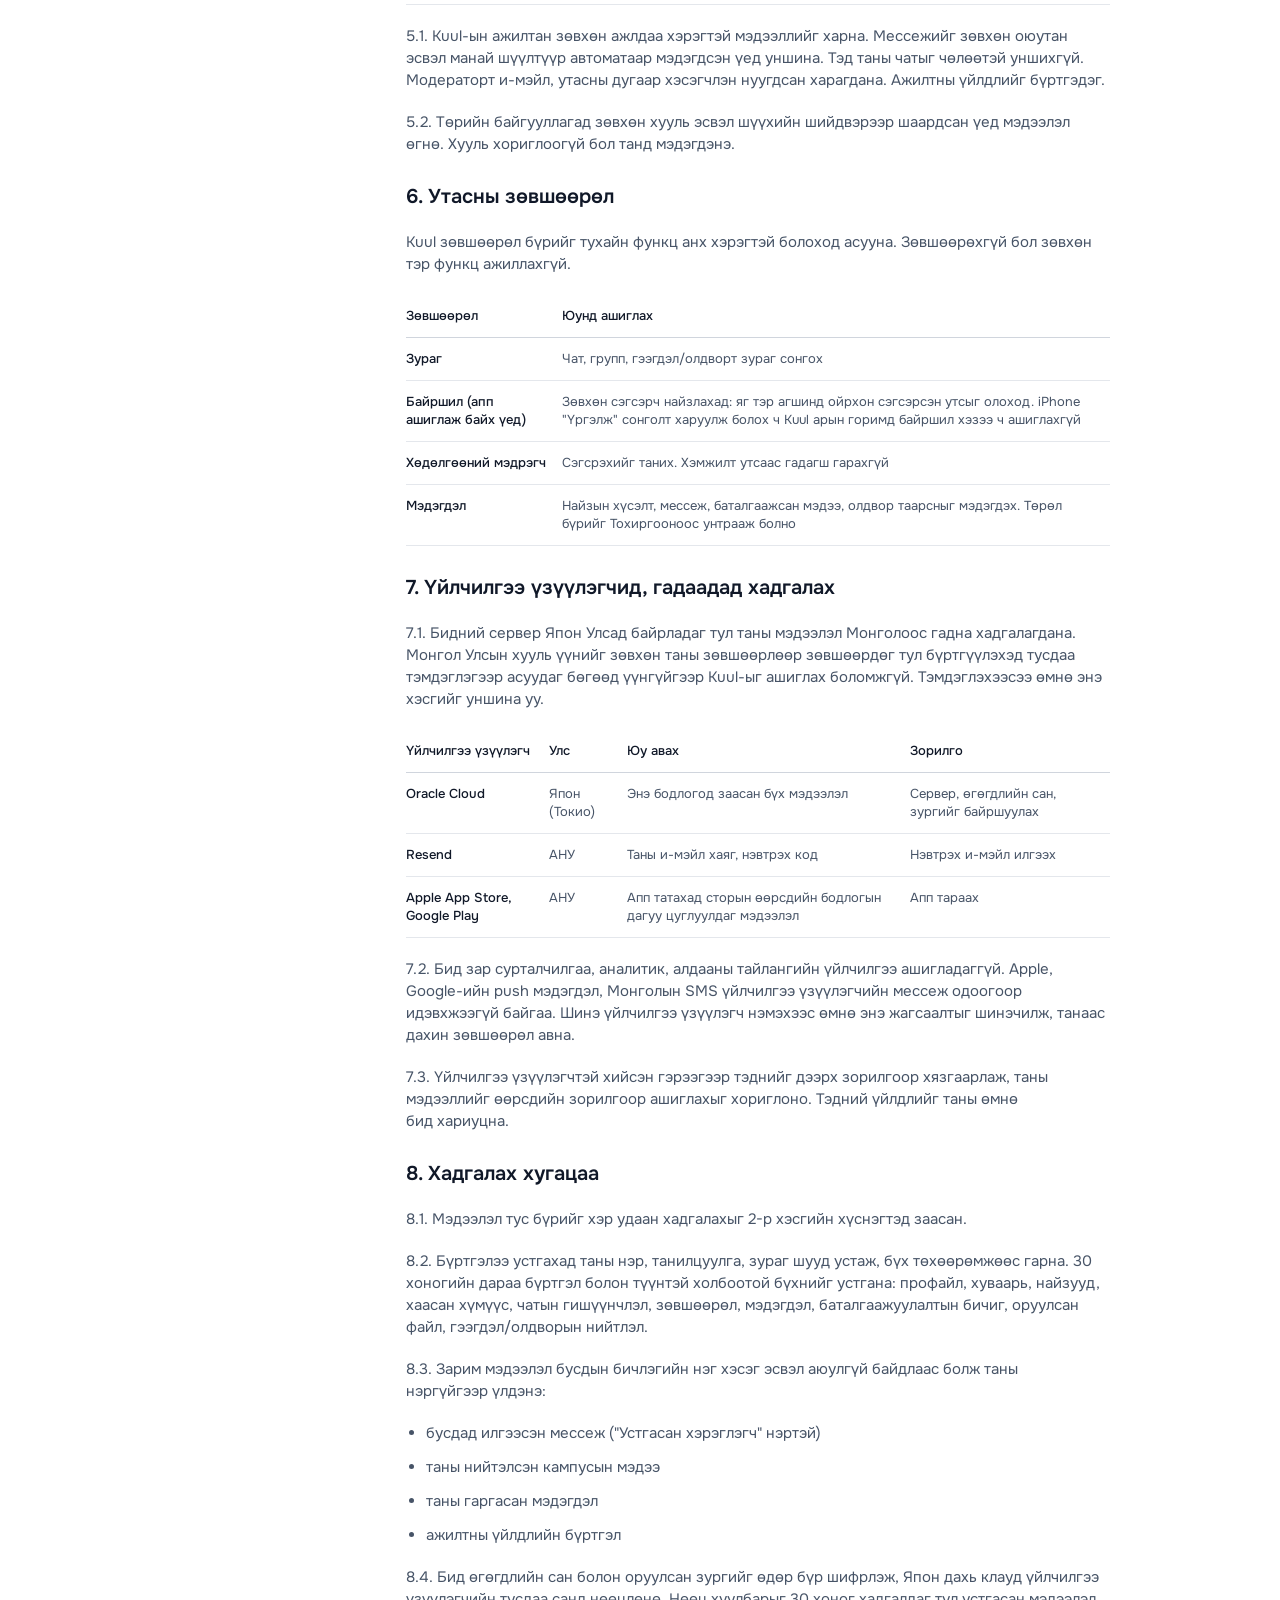
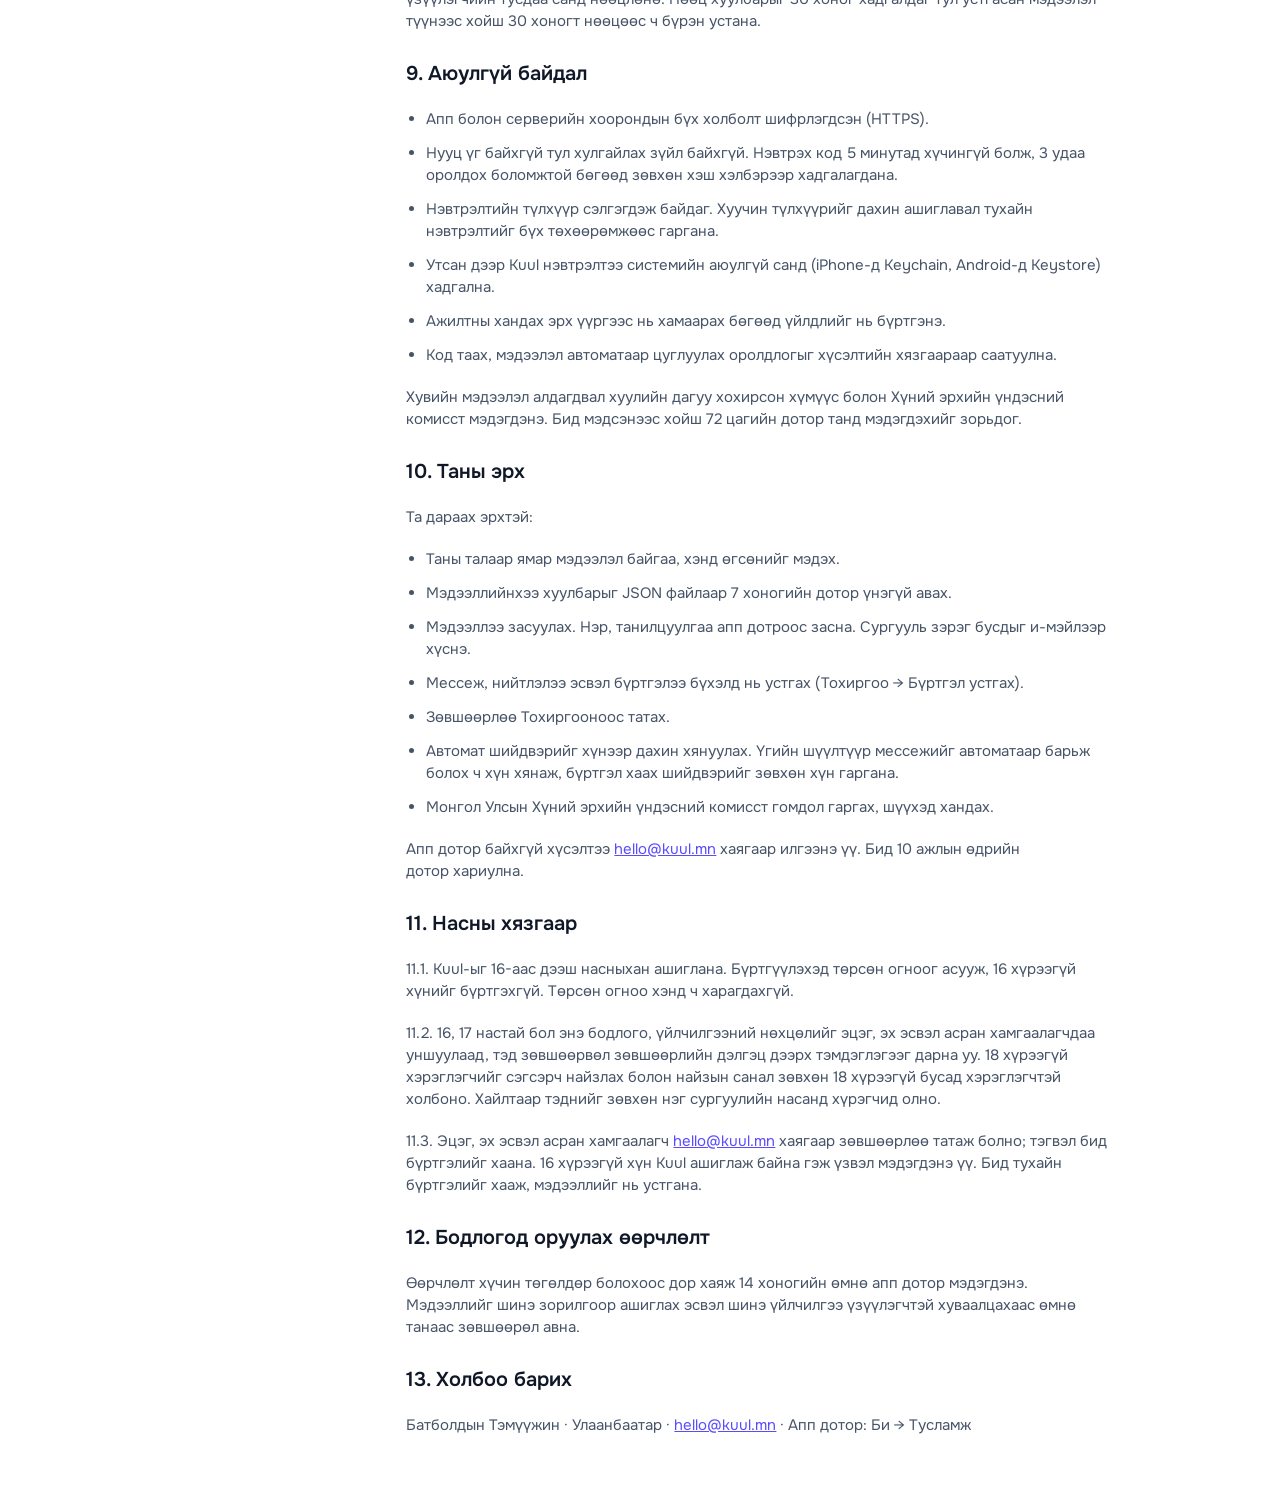
==== commit d68d59bd: "New landing page from Claude Design, and Terms and Privacy v1.0 Landing page: the layered hero from " ====
--- a/privacy/index.html
+++ b/privacy/index.html
@@ -1,351 +1,87 @@
-<!doctype html>
+<!DOCTYPE html>
 <html lang="mn">
 <head>
 <meta charset="utf-8">
 <meta name="viewport" content="width=device-width, initial-scale=1">
-<title>Нууцлалын бодлого · Privacy policy · Kuul</title>
-<meta name="description" content="Kuul ямар мэдээлэл цуглуулдаг, яагаад, та үүнийг хэрхэн хянах вэ. What Kuul collects, why, and how you control it.">
-<link rel="canonical" href="https://www.kuul.mn/privacy/">
-<script>(function(){var h=location.hash.slice(1),l;if(h){l=/^mn(-|$)/.test(h)?'mn':'en'}else{try{l=localStorage.getItem('kuul-lang')}catch(e){}if(l!=='mn'&&l!=='en')l=/^mn/i.test(navigator.language||'')?'mn':'en'}document.documentElement.setAttribute('data-l',l);document.documentElement.lang=l})();</script>
-<link rel="stylesheet" href="/legal.css">
+<title>Kuul-ын нууцлалын бодлого</title>
+<link rel="icon" href="../assets/logo/app-icon-brand.svg" type="image/svg+xml">
+<link rel="stylesheet" href="https://fonts.googleapis.com/css2?family=Material+Symbols+Rounded:opsz,wght,FILL,GRAD@20..48,300..700,0..1,0&icon_names=info&display=block">
+<link rel="stylesheet" href="../css/colors.css">
+<link rel="stylesheet" href="../css/typography.css">
+<link rel="stylesheet" href="../css/spacing.css">
+<link rel="stylesheet" href="../css/effects.css">
+<link rel="stylesheet" href="../css/landing.css">
+<link rel="stylesheet" href="../css/legal.css">
 </head>
-<body>
-
-<header class="bar">
-  <div class="in">
-    <a class="brand" href="/" aria-label="Kuul">Kuul<i aria-hidden="true"></i></a>
-    <div class="lang" role="group" aria-label="Хэл / Language">
-      <button type="button" data-lang="mn" aria-pressed="false">Монгол</button>
-      <button type="button" data-lang="en" aria-pressed="false">English</button>
-    </div>
+<body class="legal">
+<!-- Generated by tools/build_legal.py from legal/privacy.mn.md. Don't edit by hand. -->
+<header class="legal-header">
+  <div class="legal-header-inner">
+    <a href="../" aria-label="Kuul — нүүр" class="nav-logo"><img src="../assets/logo/app-icon-brand.svg" alt="Kuul"></a>
+    <a href="../" class="caps legal-back">← Нүүр хуудас</a>
   </div>
 </header>
-
-<!-- ================= МОНГОЛ ================= -->
-<main data-doc="mn" lang="mn">
-  <h1>Нууцлалын бодлого</h1>
-  <p class="updated">Сүүлд шинэчилсэн 2026 оны 9-р сарын 28</p>
-
-  <section class="short" aria-labelledby="mn-short">
-    <h2 id="mn-short">Товчхондоо</h2>
-    <ul>
-      <li>Бид хуваарийг тань харуулах, ангийнхантай тань холбох, нийгэмлэгийг аюулгүй байлгахад хэрэгтэй мэдээллийг л цуглуулна. Таны мэдээллийг худалддаггүй, зар сурталчилгаа явуулдаггүй.</li>
-      <li>Таны хуваарь анхнаасаа зөвхөн найзуудад тань харагдана. Үүнийг тохиргооноос өөрчилж болно.</li>
-      <li>Оюутны үнэмлэхийн зургийг шалгаснаас хойш 30 хоногт, хуваарийн дэлгэцийн зургийг 24 цагт устгана.</li>
-      <li>Модератор гомдлыг шалгах боломжтой байх ёстой тул мессежүүд төгсгөлөөс төгсгөл хүртэл шифрлэгддэггүй.</li>
-      <li>Та мэдээллээ хүссэн үедээ татаж авах эсвэл бүртгэлээ устгах боломжтой.</li>
-    </ul>
-  </section>
-
-  <nav class="toc" aria-label="Агуулга">
-    <p>Агуулга</p>
-    <ol>
-      <li><a href="#mn-who">Бид хэн бэ</a></li>
-      <li><a href="#mn-collect">Бидний цуглуулдаг мэдээлэл</a></li>
-      <li><a href="#mn-use">Мэдээллийг юунд ашигладаг вэ</a></li>
-      <li><a href="#mn-visible">Бусдад юу харагдах вэ</a></li>
-      <li><a href="#mn-share">Хэнтэй хуваалцдаг вэ</a></li>
-      <li><a href="#mn-storage">Хаана хадгалдаг вэ</a></li>
-      <li><a href="#mn-retention">Хэр удаан хадгалдаг вэ</a></li>
-      <li><a href="#mn-security">Аюулгүй байдал</a></li>
-      <li><a href="#mn-rights">Таны эрх, сонголт</a></li>
-      <li><a href="#mn-delete">Бүртгэлээ устгах</a></li>
-      <li><a href="#mn-minors">18 нас хүрээгүй хэрэглэгч</a></li>
-      <li><a href="#mn-web">kuul.mn вэбсайт</a></li>
-      <li><a href="#mn-changes">Өөрчлөлт</a></li>
-      <li><a href="#mn-contact">Холбоо барих</a></li>
-    </ol>
+<div class="legal-layout">
+  <nav class="legal-nav" aria-label="Баримт бичгүүд">
+    <span class="caps">Legal</span>
+    <a href="../terms/">Үйлчилгээний нөхцөл</a>
+<a href="../privacy/" aria-current="page"><span class="legal-nav__pill" aria-hidden="true"></span>Нууцлалын бодлого</a>
+<a href="../terms/#s6">Нийгэмлэгийн дүрэм</a>
   </nav>
-
-  <h2 id="mn-who">1. Бид хэн бэ</h2>
-  <p>Kuul-ийг <mark class="fill">[Компанийн албан ёсны нэр]</mark> ажиллуулдаг бөгөөд хаяг нь <mark class="fill">[Хаяг]</mark>. Энэ бодлогод «Kuul», «бид» гэвэл энэ компанийг хэлнэ.</p>
-  <p>Та Kuul апп болон kuul.mn-ийг ашиглах үед бид ямар хувийн мэдээлэл цуглуулж, яагаад ашиглаж, та үүнийг хэрхэн хянаж болохыг энд тайлбарлав. Бид Монгол Улсын Хүний хувийн мэдээлэл хамгаалах тухай хуулийг мөрдөнө. Асуулт байвал <a href="mailto:hello@kuul.mn">hello@kuul.mn</a> хаягаар бичээрэй.</p>
-
-  <h2 id="mn-collect">2. Бидний цуглуулдаг мэдээлэл</h2>
-  <h3>2.1 Таны өгдөг мэдээлэл</h3>
-  <ul>
-    <li><strong>Бүртгэл.</strong> Утасны дугаар, оюутны үнэмлэх дээрх нэр, бусдад харагдах нэр, төрсөн огноо, сургууль, салбар, курс.</li>
-    <li><strong>Баталгаажуулалт.</strong> Сургуулийн имэйл хаяг, эсвэл оюутны үнэмлэхийн зураг болон таныг жинхэнэ хүн гэдгийг шалгах, толгойгоо эргүүлж буй селфи. Нэг үнэмлэхээр хоёр бүртгэл баталгаажуулахаас сэргийлж үнэмлэхийн дугаарыг буцааж тайлах боломжгүй код болгон хадгална.</li>
-    <li><strong>Профайл.</strong> Профайл зураг, танилцуулга, сонирхол, мөн эдгээрийг хэн харахыг сонгосон тохиргоо.</li>
-    <li><strong>Хуваарь.</strong> Таны нэмсэн хичээл, бүлэг, ажил эсвэл биеийн тамир гэх мэт өөрийн нэмсэн цаг, тэмдэглэл, өнгө. Хуваарийнхаа дэлгэцийн зургийг оруулбал бид үүнийг текст таних технологиор уншина.</li>
-    <li><strong>Таны нийтэлдэг зүйл.</strong> Групп, чат дахь мессеж, зураг, файл, яаралтай мэдээ болон түүнд өгсөн «Үнэн», «Худал» санал, олдворын зар, захын зар, хичээлийн үнэлгээ, crush болон Crush хананы нийтлэл. Картын олдворт бид зөвхөн сүүлийн дөрвөн оронг хүлээж авна.</li>
-    <li><strong>Харилцагчид.</strong> Зөвхөн та харилцагч тааруулахыг асаасан үед. Утасны дугааруудыг буцааж тайлах боломжгүй код болгон илгээнэ, нэрийг хэзээ ч илгээхгүй. Үүнийг зөвхөн таны харилцагчдаас хэн нь Kuul ашигладгийг олоход хэрэглэнэ.</li>
-    <li><strong>Тусламж, гомдол.</strong> Бидэнд бичсэн зүйл тань, гаргасан гомдол тань. Гомдол гаргахад бид тухайн контентын хуулбарыг хавсаргана.</li>
-  </ul>
-  <h3>2.2 Та Kuul ашиглах явцад үүсдэг мэдээлэл</h3>
-  <ul>
-    <li><strong>Төхөөрөмж.</strong> Төхөөрөмжийн загвар, үйлдлийн систем, аппын хувилбар, хэл, мэдэгдэл хүргэх токен, алдааны тайлан.</li>
-    <li><strong>Хэрэглээ.</strong> Зөвхөн та аналитикийг зөвшөөрсөн үед бид ямар дэлгэц нээж, ямар боломж ашигласныг тань тэмдэглэнэ. Мессеж, тэмдэглэл, crush-ийн бичвэрийн агуулгыг аналитикт хэзээ ч бичихгүй.</li>
-    <li><strong>Лог.</strong> Аюулгүй байдлын зорилгоор IP хаяг, хүсэлтийн цаг.</li>
-    <li><strong>Төлбөр.</strong> Зар өргөлт, тасалбарын дүн, цаг, төлөв. Картын мэдээллийг QPay, Apple эсвэл Google боловсруулдаг, бид хэзээ ч хардаггүй.</li>
-  </ul>
-  <h3>2.3 Бусдаас ирэх мэдээлэл</h3>
-  <ul>
-    <li>Ангийнхан тань таныг группт нэмэх, дурдах, таны мэдээлсэн мэдээг баталгаажуулах, эсвэл танд crush илгээх боломжтой.</li>
-    <li>Олдвор олсон хүн оюутны үнэмлэх зэрэг зүйл дээр хэвлэгдсэн нэрийг оруулж болно. Бид үүнийг баталгаажсан бүртгэлүүдтэй нууцаар тулгаж, зөвхөн эзэнд нь мэдэгдэнэ.</li>
-    <li>МУИС-ийн нээлттэй өгөгдөл зэрэг сургуулиудын нийтэд нээлттэй хуваарь.</li>
-  </ul>
-
-  <h2 id="mn-use">3. Мэдээллийг юунд ашигладаг вэ</h2>
-  <ul>
-    <li>Kuul-ийг ажиллуулахад. Хуваарь гаргах, аль найз чөлөөтэйг харуулах, ангийн группт оруулах, мессеж, мэдээ хүргэх.</li>
-    <li>Таныг оюутан гэдгийг баталгаажуулж, нэг хүн нэг бүртгэлтэй байлгахад.</li>
-    <li>Хүмүүсийг аюулгүй байлгахад. Бид гомдлыг шалгаж, контентыг хянаж, Үйлчилгээний нөхцөлийг хэрэгжүүлнэ. Нийтлэл, мессежийг залилангийн хэв маяг, хориотой үгээр автоматаар шалгаж, заримыг нь хүн шалгах хүртэл түр барина. Профайл зургийг нүцгэн болон хүчирхийллийн агуулгаар автоматаар шалгана.</li>
-    <li>Таны зөвшөөрсөн мэдэгдлийг илгээхэд.</li>
-    <li>Та зөвшөөрсөн бол аналитикаар Kuul-ийг сайжруулахад.</li>
-    <li>Хуульд заасан үүргээ биелүүлэхэд.</li>
-  </ul>
-  <p>Бүртгүүлэх үед бид үндсэн үйлчилгээ, мэдэгдэл, аналитик, мөн мэдээллийг Монголоос гадна хадгалах бол түүнд тус тусад нь зөвшөөрөл авна. Та зөвшөөрлөө тохиргооноос хүссэн үедээ цуцалж болно. Цуцалснаар цаашдын боловсруулалт зогсох ч өмнө нь хийгдсэнийг буцаахгүй.</p>
-  <p>Бид хувийн мэдээлэл худалддаггүй, гуравдагч этгээдийн зар сурталчилгаанд ашигладаггүй.</p>
-
-  <h2 id="mn-visible">4. Бусдад юу харагдах вэ</h2>
-  <ul>
-    <li>Анхдагч тохиргоогоор таны хуваарь найзуудад тань харагдана. Үүнийг «зөвхөн завгүй цаг» эсвэл «хэнд ч үгүй» болгож болно. Нууц гэж тэмдэглэсэн өөрийн цаг үргэлж «Завгүй» гэж харагдана.</li>
-    <li>Таны нэр, зураг, сургууль, салбар бусад оюутанд нууцлалын тохиргооны тань дагуу харагдана. Найз биш хүн таныг зөвхөн нэг сургуульд сурдаг бол хайж олно.</li>
-    <li>Таныг мэдээ мэдээлэхэд бусад оюутанд «Ангийн оюутан» гэж харагдана. Нэрээ харуулахыг сонговол нэр тань гарна. Хэн мэдээлснийг модератор харна.</li>
-    <li>Хичээлийн үнэлгээ уншигчдад нэргүй харагдана. Хэн бичсэнийг модератор харна.</li>
-    <li>Оюутны үнэмлэх, түрийвч, утасны олдворын зураг бүдгэрч харагдах бөгөөд эзний нэр хэнд ч харагдахгүй.</li>
-    <li>Таны crush илгээсэн хүн тантай таарах эсвэл та өөрийгөө ил гаргахаас нааш хэн болохыг тань мэдэхгүй. Бид таны хэн болохыг тусдаа түлхүүрээр шифрлэж хадгална. Үүнийг зөвхөн дарамтын гомдлыг шалгахад хоёр модератор хамтдаа нээж чадна.</li>
-    <li>Таны блоклосон хүн Kuul-ийн хаана ч таны контент, хуваарийг харахгүй.</li>
-  </ul>
-
-  <h2 id="mn-share">5. Хэнтэй хуваалцдаг вэ</h2>
-  <ul>
-    <li><strong>Үйлчилгээ үзүүлэгчид.</strong> Гэрээний дагуу бидний өмнөөс мэдээлэл боловсруулдаг компаниуд. Клауд хостинг, нэвтрэх кодын SMS, хуваарийн дэлгэцийн зургийн текст таних, алдааны тайлан, мэдэгдэл хүргэх Apple ба Google.</li>
-    <li><strong>Төлбөрийн үйлчилгээ.</strong> Та төлбөр төлөх үед QPay, Apple эсвэл Google.</li>
-    <li><strong>Модераторууд.</strong> Баталгаажуулалт, гомдол, тэмдэглэгдсэн контентыг шалгадаг Kuul-ийн ажилтнууд болон цалинтай оюутан модераторууд. Тэд зөвхөн тухайн ажилд хэрэгтэй мэдээллийг харна.</li>
-    <li><strong>Эрх бүхий байгууллага.</strong> Монгол Улсын хууль шаардсан, эсвэл хэн нэгнийг ноцтой хохирлоос хамгаалах шаардлагатай үед.</li>
-    <li><strong>Худалдан авагч.</strong> Kuul нэгдэх эсвэл худалдагдах тохиолдолд, энэ бодлогыг мөрдөх нөхцөлтэйгээр.</li>
-  </ul>
-
-  <h2 id="mn-storage">6. Хаана хадгалдаг вэ</h2>
-  <p>Таны мэдээллийг <mark class="fill">[Улс]</mark> дахь серверт хадгална. Энэ нь Монголоос гадна бол бүртгүүлэх үед бид танаас тусад нь зөвшөөрөл авна.</p>
-
-  <h2 id="mn-retention">7. Хэр удаан хадгалдаг вэ</h2>
-  <div class="tablewrap"><table>
-    <thead><tr><th>Мэдээлэл</th><th>Хадгалах хугацаа</th></tr></thead>
-    <tbody>
-      <tr><td>Оюутны үнэмлэхийн зураг, селфи</td><td>Шийдвэр гарснаас хойш 30 хоног. Үүний дараа зөвхөн баталгаажсан эсэх, аль он хүртэл хүчинтэйг хадгална.</td></tr>
-      <tr><td>Хуваарийн дэлгэцийн зураг</td><td>24 цаг</td></tr>
-      <tr><td>Мессежийн текст</td><td>Бүртгэлээ устгах хүртэл, хамгийн ихдээ 24 сар</td></tr>
-      <tr><td>Ангийн групп дахь зураг, файл</td><td>Тухайн улирал дуустал</td></tr>
-      <tr><td>Серверийн лог</td><td>90 хоног</td></tr>
-      <tr><td>Олдворын зар</td><td>Нээлттэй зар 30 хоногт дуусна. Эзэндээ очсон зар 7 хоногийн дараа нуугдана.</td></tr>
-      <tr><td>Захын зар</td><td>30 хоног</td></tr>
-      <tr><td>Бүртгэлийн бусад мэдээлэл</td><td>Бүртгэлээ устгах хүртэл. Устгасны дараа 30 хоногийн дотор арилгана.</td></tr>
-    </tbody>
-  </table></div>
-  <p>Хууль шаардсан, эсвэл аюулгүй байдлын гомдол шийдэгдээгүй байгаа үед тодорхой мэдээллийг илүү удаан хадгалж болно.</p>
-
-  <h2 id="mn-security">8. Аюулгүй байдал</h2>
-  <p>Бид дамжуулж буй мэдээллийг шифрлэж, ажилтнуудын хандалтыг үүргээр нь хязгаарлаж, модератор бүрийн үйлдлийг бүртгэнэ.</p>
-  <p>Модератор гомдлын дагуу арга хэмжээ авах боломжтой байхын тулд мессежийг төгсгөлөөс төгсгөл хүртэл шифрлэдэггүй. Тиймээс чатаар нууц үг, картын дугаар бүү илгээгээрэй.</p>
-  <p>Мэдээлэл алдагдаж танд эрсдэл учирвал бид үүнийг илрүүлснээс хойш 72 цагийн дотор танд болон холбогдох байгууллагад мэдэгдэхийг зорино.</p>
-
-  <h2 id="mn-rights">9. Таны эрх, сонголт</h2>
-  <ul>
-    <li><strong>Мэдээллээ харах, татах.</strong> Тохиргооноос хүсэлт илгээхэд бид 7 хоногийн дотор мэдээллийн тань хуулбарыг имэйлээр илгээнэ.</li>
-    <li><strong>Засах.</strong> Профайлаа өөрөө засна. Албан ёсны нэрээ засуулах бол бидэнд хандана уу.</li>
-    <li><strong>Устгах.</strong> <a href="#mn-delete">10-р хэсгийг</a> үзнэ үү.</li>
-    <li><strong>Зөвшөөрлөө цуцлах.</strong> Аналитик, мэдэгдэл, харилцагч тааруулахыг тохиргооноос унтраана. Аналитикийг унтраахад мэдээлэл цуглуулах нь тэр даруй зогсоно.</li>
-    <li><strong>Хэнд юу харагдахыг хянах.</strong> Хуваарь, профайлын тохиргоо.</li>
-    <li><strong>Гомдол гаргах.</strong> Эхлээд бидэнд хандана уу. Мөн хувийн мэдээлэл хамгаалах асуудал хариуцсан Монгол Улсын эрх бүхий байгууллагад гомдол гаргах эрхтэй.</li>
-  </ul>
-
-  <h2 id="mn-delete">10. Бүртгэлээ устгах</h2>
-  <ul>
-    <li>Апп дотор тохиргооны «Бүртгэл устгах» хэсгээс.</li>
-    <li>Аппгүйгээр бол бүртгэлтэй утасны дугаараа бичээд <a href="mailto:hello@kuul.mn?subject=%D0%91%D2%AF%D1%80%D1%82%D0%B3%D1%8D%D0%BB%20%D1%83%D1%81%D1%82%D0%B3%D0%B0%D1%85">hello@kuul.mn</a> хаягаар имэйл илгээнэ үү. Устгахаас өмнө таныг мөн эсэхийг шалгана.</li>
-  </ul>
-  <p>Бид таны профайл, хуваарь, мессеж зэрэг хувийн мэдээллийг 30 хоногийн дотор устгана. Хэнийг ч таних боломжгүй нэргүй статистик үлдэж болно. Төлбөрийн бүртгэл зэрэг хуулиар хадгалах ёстой мэдээллийг шаардсан хугацаанд хадгална.</p>
-
-  <h2 id="mn-minors">11. 18 нас хүрээгүй хэрэглэгч</h2>
-  <p>18 хүрээгүй хэрэглэгчид Crush огт харагдахгүй, найз биш хүн тэдэнд мессеж бичих боломжгүй, захын харилцаа зөвхөн апп доторх чатаар явагдана. Kuul нь 13 хүрээгүй хүүхдэд зориулагдаагүй. Ийм бүртгэл илэрвэл бид устгана.</p>
-
-  <h2 id="mn-web">12. kuul.mn вэбсайт</h2>
-  <p>Вэбсайт маань өөр компаниас юу ч татдаггүй. Аналитик, зар, гадны фонт байхгүй. Сайтыг GitHub байршуулдаг тул аливаа вэб хостингийн нэгэн адил зочилсон үед тань IP хаягийг тань хүлээн авна. Хүлээлгийн жагсаалтад имэйлээ үлдээвэл бид үүнийг зөвхөн Kuul нээгдсэнийг мэдэгдэхэд ашиглана.</p>
-
-  <h2 id="mn-changes">13. Өөрчлөлт</h2>
-  <p>Kuul өөрчлөгдөхийн хэрээр бид энэ бодлогыг шинэчилнэ. Өөрчлөлт нь бидний цуглуулах эсвэл хуваалцах мэдээлэлд нөлөөлөх бол хүчин төгөлдөр болохоос өмнө апп дотор мэдэгдэнэ. Дээд талын огноо сүүлийн хувилбарыг заана.</p>
-
-  <h2 id="mn-contact">14. Холбоо барих</h2>
-  <p><a href="mailto:hello@kuul.mn">hello@kuul.mn</a><br><mark class="fill">[Компанийн албан ёсны нэр]</mark>, <mark class="fill">[Хаяг]</mark></p>
-
-  <p class="langnote">Энэ бодлогыг монгол, англи хэлээр бичсэн. Хоёр хувилбар зөрвөл монгол хувилбарыг баримтална.</p>
-</main>
-
-<!-- ================= ENGLISH ================= -->
-<main data-doc="en" lang="en">
-  <h1>Privacy policy</h1>
-  <p class="updated">Last updated 28 September 2026</p>
-
-  <section class="short" aria-labelledby="short">
-    <h2 id="short">The short version</h2>
-    <ul>
-      <li>We collect what Kuul needs to show your timetable, connect you with classmates and keep the community safe. We don't sell your data and we don't run ads.</li>
-      <li>Your timetable starts out visible to your friends only. You can change that in settings.</li>
-      <li>We delete photos of your student ID 30 days after we review them, and timetable screenshots within 24 hours.</li>
-      <li>Messages aren't end-to-end encrypted, because moderators need to be able to act on reports.</li>
-      <li>You can download your data or delete your account whenever you want.</li>
-    </ul>
-  </section>
-
-  <nav class="toc" aria-label="Contents">
-    <p>Contents</p>
-    <ol>
-      <li><a href="#who">Who we are</a></li>
-      <li><a href="#collect">What we collect</a></li>
-      <li><a href="#use">How we use it</a></li>
-      <li><a href="#visible">What other people can see</a></li>
-      <li><a href="#share">Who we share it with</a></li>
-      <li><a href="#storage">Where we store it</a></li>
-      <li><a href="#retention">How long we keep it</a></li>
-      <li><a href="#security">Security</a></li>
-      <li><a href="#rights">Your rights and choices</a></li>
-      <li><a href="#delete">Deleting your account</a></li>
-      <li><a href="#minors">Users under 18</a></li>
-      <li><a href="#web">The kuul.mn website</a></li>
-      <li><a href="#changes">Changes</a></li>
-      <li><a href="#contact">Contact</a></li>
-    </ol>
-  </nav>
-
-  <h2 id="who">1. Who we are</h2>
-  <p>Kuul is run by <mark class="fill">[Company legal name]</mark>, registered at <mark class="fill">[Registered address]</mark>. When this policy says "Kuul", "we" or "us", it means that company.</p>
-  <p>This policy explains what personal data we collect when you use the Kuul app and kuul.mn, why we use it, and what control you have over it. We follow Mongolia's Law on the Protection of Personal Data. If you have questions, write to <a href="mailto:hello@kuul.mn">hello@kuul.mn</a>.</p>
-
-  <h2 id="collect">2. What we collect</h2>
-  <h3>2.1 What you give us</h3>
-  <ul>
-    <li><strong>Account.</strong> Your phone number, the name on your student ID, your display name, date of birth, university, faculty and year.</li>
-    <li><strong>Verification.</strong> Either your university email address, or a photo of your student ID plus a selfie where you turn your head, which shows us you're a real person. So that one ID can't verify two accounts, we keep a one-way code made from your ID number. The number itself can't be read back from it.</li>
-    <li><strong>Profile.</strong> Your photo, bio and interests, and your settings for who can see them.</li>
-    <li><strong>Timetable.</strong> The courses and sections you add, your own entries like a job or gym session, notes and colours. If you import a screenshot of your timetable, we read it with text recognition.</li>
-    <li><strong>What you post.</strong> Messages, photos and files in groups and chats, campus alerts and your true or false votes on them, lost and found posts, marketplace listings, course ratings, crushes and Crush wall posts. For a found bank card we only accept the last four digits.</li>
-    <li><strong>Contacts.</strong> Only if you turn on contact matching. We upload your contacts' phone numbers as one-way codes and never upload names. We use them for one thing, finding which of your contacts are on Kuul.</li>
-    <li><strong>Support and reports.</strong> What you write to us and the reports you file. When you report something, we attach a copy of the reported content.</li>
-  </ul>
-  <h3>2.2 What we record while you use Kuul</h3>
-  <ul>
-    <li><strong>Device.</strong> Device model, operating system, app version, language, the token we use to send you notifications, and crash reports.</li>
-    <li><strong>Usage.</strong> Only if you allow analytics, we note which screens you open and which features you use. We never record the content of messages, notes or crush notes in analytics.</li>
-    <li><strong>Logs.</strong> Your IP address and the time of each request, kept for security.</li>
-    <li><strong>Payments.</strong> For listing bumps and tickets we keep the amount, time and status. QPay, Apple or Google handle your card details. We never see them.</li>
-  </ul>
-  <h3>2.3 What we get from others</h3>
-  <ul>
-    <li>Classmates can add you to groups, mention you, confirm an alert you reported, or send you a crush.</li>
-    <li>Someone who finds a student ID can enter the name printed on it. We check that name privately against verified accounts and tell only the owner.</li>
-    <li>Public university timetables, such as the National University of Mongolia's open data.</li>
-  </ul>
-
-  <h2 id="use">3. How we use it</h2>
-  <ul>
-    <li>To run Kuul. We build your timetable, show which friends are free, put you in your class groups, and deliver messages and alerts.</li>
-    <li>To confirm you're a student and keep it to one account per person.</li>
-    <li>To keep people safe. We review reports, moderate content and enforce our Terms. We scan posts and messages automatically for scam patterns and banned words, and hold some back until a person has looked at them. We check profile photos automatically for nudity and violence.</li>
-    <li>To send the notifications you've allowed.</li>
-    <li>To improve Kuul with analytics, if you agree to it.</li>
-    <li>To meet our legal obligations.</li>
-  </ul>
-  <p>When you sign up we ask for your consent separately for the core service, notifications, analytics, and for storing data outside Mongolia if we do that. You can withdraw any of it in settings. Withdrawing stops what we do from then on. It doesn't undo what already happened.</p>
-  <p>We don't sell personal data, and we don't use it for anyone else's advertising.</p>
-
-  <h2 id="visible">4. What other people can see</h2>
-  <ul>
-    <li>Your friends see your timetable by default. You can switch it to busy blocks only, or to nobody. Entries you mark private always show as "Busy".</li>
-    <li>Other students see your name, photo, university and faculty according to your privacy settings. People who aren't your friends can only find you if you're at the same university.</li>
-    <li>When you report an alert, other students see "a classmate" unless you choose to show your name. Moderators can see who reported it.</li>
-    <li>Course ratings are anonymous to readers. Moderators can see who wrote them.</li>
-    <li>Photos of found student IDs, wallets and phones are blurred, and the owner's name is never shown.</li>
-    <li>The person you send a crush to won't learn who you are unless you match or you choose to reveal yourself. We store your identity encrypted with a separate key. Two moderators have to open it together, and only to deal with a harassment report.</li>
-    <li>People you block can't see your content or your timetable anywhere in Kuul.</li>
-  </ul>
-
-  <h2 id="share">5. Who we share it with</h2>
-  <ul>
-    <li><strong>Service providers.</strong> Companies that process data for us under contract. They run our cloud hosting, send sign-in codes by SMS, read timetable screenshots, collect crash reports, and in the case of Apple and Google, deliver notifications.</li>
-    <li><strong>Payment providers.</strong> QPay, Apple or Google, when you pay for something.</li>
-    <li><strong>Moderators.</strong> Kuul staff and paid student moderators who review verifications, reports and flagged content. They see only what the task in front of them needs.</li>
-    <li><strong>Authorities.</strong> When Mongolian law requires it, or when we need to protect someone from serious harm.</li>
-    <li><strong>A buyer.</strong> If Kuul is merged or sold, the buyer has to follow this policy.</li>
-  </ul>
-
-  <h2 id="storage">6. Where we store it</h2>
-  <p>We store your data on servers in <mark class="fill">[Country]</mark>. If that's outside Mongolia, we ask for your separate consent when you sign up.</p>
-
-  <h2 id="retention">7. How long we keep it</h2>
-  <div class="tablewrap"><table>
-    <thead><tr><th>Data</th><th>How long</th></tr></thead>
-    <tbody>
-      <tr><td>Student ID photo and selfie</td><td>30 days after the verification decision. After that we keep only whether you were verified and until which year.</td></tr>
-      <tr><td>Timetable screenshots</td><td>24 hours</td></tr>
-      <tr><td>Message text</td><td>Until you delete your account, and 24 months at most</td></tr>
-      <tr><td>Photos and files in class groups</td><td>Until the end of that term</td></tr>
-      <tr><td>Server logs</td><td>90 days</td></tr>
-      <tr><td>Lost and found posts</td><td>Open posts expire after 30 days. Resolved posts are hidden after 7 days.</td></tr>
-      <tr><td>Marketplace listings</td><td>30 days</td></tr>
-      <tr><td>Everything else on your account</td><td>Until you delete your account, then gone within 30 days</td></tr>
-    </tbody>
-  </table></div>
-  <p>We may keep specific data longer when the law requires it, or while a safety report is still open.</p>
-
-  <h2 id="security">8. Security</h2>
-  <p>We encrypt data in transit, limit what each member of staff can access to what their role needs, and log every moderator action.</p>
-  <p>Messages aren't end-to-end encrypted, because moderators need to be able to act on reports. Please don't send passwords or card numbers in chat.</p>
-  <p>If a breach puts your data at risk, we aim to tell you and the relevant authority within 72 hours of finding out.</p>
-
-  <h2 id="rights">9. Your rights and choices</h2>
-  <ul>
-    <li><strong>See and download your data.</strong> Ask in settings and we'll email you a copy within 7 days.</li>
-    <li><strong>Correct it.</strong> Edit your profile yourself. To change your legal name, contact us.</li>
-    <li><strong>Delete it.</strong> See <a href="#delete">section 10</a>.</li>
-    <li><strong>Withdraw consent.</strong> Turn off analytics, notifications or contact matching in settings. Turning off analytics stops collection straight away.</li>
-    <li><strong>Choose who sees what.</strong> Use your timetable and profile settings.</li>
-    <li><strong>Complain.</strong> Please come to us first. You also have the right to complain to the Mongolian authority responsible for personal data protection.</li>
-  </ul>
-
-  <h2 id="delete">10. Deleting your account</h2>
-  <ul>
-    <li>In the app, go to settings and choose Delete account.</li>
-    <li>Without the app, email <a href="mailto:hello@kuul.mn?subject=Delete%20my%20account">hello@kuul.mn</a> with the phone number on your account. We'll confirm it's you before we delete anything.</li>
-  </ul>
-  <p>We delete your personal data, including your profile, timetable and messages, within 30 days. Anonymous statistics that can't identify anyone may remain. Records the law requires us to keep, like payment records, stay for as long as the law says.</p>
-
-  <h2 id="minors">11. Users under 18</h2>
-  <p>If you're under 18, Crush is hidden from you entirely, people who aren't your friends can't message you, and marketplace contact stays inside in-app chat. Kuul isn't meant for children under 13, and we delete accounts we find belong to one.</p>
-
-  <h2 id="web">12. The kuul.mn website</h2>
-  <p>Our website doesn't load anything from other companies. There are no analytics, no ads and no third-party fonts on it. GitHub hosts the site, so like any web host it receives your IP address when you visit. If you leave your email on the waitlist, we use it only to tell you when Kuul opens.</p>
-
-  <h2 id="changes">13. Changes</h2>
-  <p>We'll update this policy as Kuul changes. If a change affects what we collect or who we share it with, we'll tell you in the app before it takes effect. The date at the top shows the current version.</p>
-
-  <h2 id="contact">14. Contact</h2>
-  <p><a href="mailto:hello@kuul.mn">hello@kuul.mn</a><br><mark class="fill">[Company legal name]</mark>, <mark class="fill">[Registered address]</mark></p>
-
-  <p class="langnote">This policy is written in Mongolian and English. If the two differ, the Mongolian version applies.</p>
-</main>
-
-<footer>
-  <a href="/">Kuul</a>
-  <a href="/terms/"><span data-doc="mn">Үйлчилгээний нөхцөл</span> <span data-doc="en">Terms of use</span></a>
-  <a href="mailto:hello@kuul.mn">hello@kuul.mn</a>
-</footer>
-
-<script>
-(function(){
-  var btns=document.querySelectorAll('[data-lang]');
-  function mark(l){ btns.forEach(function(b){ b.setAttribute('aria-pressed', String(b.getAttribute('data-lang')===l)); }); }
-  mark(document.documentElement.getAttribute('data-l'));
-  btns.forEach(function(b){ b.addEventListener('click', function(){
-    var l=b.getAttribute('data-lang');
-    document.documentElement.setAttribute('data-l', l); document.documentElement.lang=l; mark(l);
-    try{ localStorage.setItem('kuul-lang', l); }catch(e){}
-    if(location.hash) history.replaceState(null,'',location.pathname);
-    window.scrollTo(0,0);
-  }); });
-})();
-</script>
+  <main class="legal-main">
+    <div class="legal-draft"><span class="material-symbols-rounded" aria-hidden="true">info</span>Төсөл. Нийтлэхээс өмнө хуулийн зөвлөхөөр хянуулна.</div>
+    <article class="legal-doc">
+      <span class="caps legal-meta">Төсөл 1.0 · Хүчин төгөлдөр болох огноо [ ]</span>
+      <h1>Kuul-ын нууцлалын бодлого</h1>
+<p class="lead">Албан ёсны хувилбар нь монгол хэл дээрх бичвэр юм. Англи хувилбартай зөрүүтэй бол монгол хувилбарыг баримтална.</p>
+<p>Энэ бодлогод Kuul ямар хувийн мэдээлэл яагаад цуглуулдаг, хэн хардаг, хэр удаан хадгалдаг, та юу хийж болохыг тайлбарласан. Бодлого нь Хүний хувийн мэдээлэл хамгаалах тухай хууль (2021)-д нийцсэн.</p>
+<h2 id="s1">1. Мэдээлэл хариуцагч</h2>
+<p>Kuul-ыг Улаанбаатар хотын иргэн Батболдын Тэмүүжин ажиллуулдаг бөгөөд таны мэдээллийг хэрхэн ашиглахыг шийдэж, хариуцна. Мэдээллийнхээ талаар <a href="mailto:hello@kuul.mn">hello@kuul.mn</a> хаягаар хандана уу.</p>
+<h2 id="s2">2. Цуглуулах мэдээлэл</h2>
+<div class="table-wrap"><table><thead><tr><th>Ангилал</th><th>Мэдээлэл</th><th>Зорилго</th><th>Хадгалах хугацаа</th></tr></thead><tbody><tr><td>Бүртгэл</td><td>Сургуулийн и-мэйл, утасны дугаар (утсаар нэвтэрсэн бол), харагдах нэр, төрсөн огноо, сургууль, салбар, курс, боловсролын түвшин, хэл</td><td>Нэвтрэх, оюутан гэдгийг батлах, зөв хичээл харуулах, насны дүрэм</td><td>Бүртгэлээ устгаснаас хойш 30 хоног</td></tr><tr><td>Профайл</td><td>Танилцуулга (bio)</td><td>Бусад оюутанд өөрийгөө танилцуулах</td><td>Өөрчлөх эсвэл бүртгэлээ устгах хүртэл</td></tr><tr><td>Хуваарь</td><td>Хичээлүүд, өөрийн нэмсэн хичээл, тэмдэглэл, өнгө, хувийн гэж тэмдэглэсэн хичээл</td><td>Хуваарь, ангийн чатад нэгдэх, найзуудтайгаа "Хэн чөлөөтэй вэ?"</td><td>Бүртгэл байх хугацаанд</td></tr><tr><td>Найз</td><td>Найзын хүсэлт, найзууд, хаасан хүмүүс</td><td>Найзлах, хуваарь хуваалцах, хаах</td><td>Бүртгэл байх хугацаанд</td></tr><tr><td>Чат</td><td>Мессеж, зураг, реакц, таны байгаа чатууд</td><td>Мессеж хүргэх, модерац</td><td>Илгээснээс хойш 24 сар, бүртгэлээ устгасны дараа ч ("Устгасан хэрэглэгч" нэртэй). Таны устгасан мессежийн текст, файлыг 30 хоногт устгана. Мэдэгдэл: 90 хоног</td></tr><tr><td>Кампус</td><td>Кампусын мэдээ ба баталгаажуулалт, гээгдэл/олдворын нийтлэл, хүсэлт, хайлтын үг. Олдворын нийтлэлд олсон карт дээрх нэр зэрэг хувийн мэдээлэл байж болно</td><td>Кампусын мэдээ, гээсэн зүйлийг буцаах</td><td>Гээгдэл/олдвор: бүртгэлтэй хамт устана. Кампусын мэдээ: таны нэргүйгээр үлдэнэ</td></tr><tr><td>Мэдэгдэл (report)</td><td>Таны гаргасан болон таны талаарх мэдэгдэл, модерацын шийдвэр</td><td>Kuul-ыг аюулгүй байлгах</td><td>Шийдвэрлэснээс хойш 2 жил</td></tr><tr><td>Байршил</td><td>Утсаа сэгсрэх агшин дахь байршил</td><td>Сэгсэрч найзлахад нөгөө утсыг олох</td><td>Серверийн санах ойд ойролцоогоор 18 секунд. Хэзээ ч хадгалахгүй, хэнд ч харуулахгүй</td></tr><tr><td>Төхөөрөмж, техникийн</td><td>Санамсаргүй төхөөрөмжийн ID, үйлдлийн систем, аппын хувилбар, IP хаяг, нэвтэрсэн цаг</td><td>Аюулгүй байдал, хуурамч үйлдлээс сэргийлэх, алдаа засах</td><td>Нэвтрэх код ба түүний IP: 1 хоног. Серверийн лог: 90 хоног</td></tr><tr><td>Зөвшөөрөл</td><td>Аль зөвшөөрлийг хэзээ өгсөн, татсан, нөхцөлийн аль хувилбарыг зөвшөөрсөн</td><td>Юуг зөвшөөрснийг нотлох</td><td>Бүртгэл байх хугацаанд</td></tr></tbody></table></div>
+<p>Бид таны хүйс, утасны харилцагчид, сургуулийн порталын нууц үг, явсан замын түүхийг цуглуулахгүй.</p>
+<p>Хуваарьд сургуулийн нээлттэй хуваариас авсан багшийн нэр байдаг. Багш, эсвэл Kuul-д өөрийн нь мэдээлэл байгаа хэн боловч <a href="mailto:hello@kuul.mn">hello@kuul.mn</a> хаягаар устгуулахыг хүсэж болно.</p>
+<h2 id="s3">3. Хууль зүйн үндэслэл: таны зөвшөөрөл</h2>
+<p>3.1. Бид таны мэдээллийг таны зөвшөөрлөөр ашиглана. Зорилго тус бүрт тусад нь асуух бөгөөд сонголт бүр анхнаасаа хоосон байна:</p>
+<ul><li><strong>Үндсэн</strong> (бүртгэлд заавал): энэ бодлогод заасны дагуу бүртгэл, хуваарь, найз, чат, кампусын функц.</li><li><strong>Мэдээллийг гадаадад хадгалах</strong> (сервер Монголоос гадна байгаа үед заавал): 7-р хэсгийг үзнэ үү.</li><li><strong>Эцэг, эх эсвэл асран хамгаалагчийн зөвшөөрөл</strong> (16, 17 настай бол заавал): 11-р хэсгийг үзнэ үү.</li><li><strong>Push мэдэгдэл</strong> (сонголтоор).</li><li><strong>Нэргүй хэрэглээний статистик</strong> (сонголтоор). Одоогоор цуглуулдаггүй. Цуглуулж эхэлбэл зөвхөн үйлдлийн тоог авч, мессежийн агуулгыг хэзээ ч авахгүй.</li></ul>
+<p>3.2. Дурын зөвшөөрлөө Тохиргооноос татаж болно. Татсанаас хойш ашиглахаа зогсоох бөгөөд өмнөх боловсруулалт хүчинтэй хэвээр үлдэнэ. Kuul үндсэн зөвшөөрөлгүйгээр ажиллах боломжгүй тул үүнийг татах нь бүртгэлээ устгахтай адил.</p>
+<h2 id="s4">4. Бидний хийхгүй зүйлс</h2>
+<ul><li>Таны хувийн мэдээллийг зарахгүй.</li><li>Мессежийг тань зар сурталчилгаанд ашиглахгүй.</li><li>Сургуулийн порталын нууц үг асуухгүй.</li><li>Иргэний үнэмлэх, селфи, биометрик мэдээлэл цуглуулахгүй.</li><li>Таны явсан замыг хянахгүй, таны оруулсан зургаас байршлын мэдээллийг устгана.</li><li>Сургууль, түнш байгууллагад зөвхөн хүнийг тодорхойлох боломжгүй нэгтгэсэн тоо өгнө.</li></ul>
+<h2 id="s5">5. Хэн юуг харах</h2>
+<div class="table-wrap"><table><thead><tr><th>Мэдээлэл</th><th>Хэн харах</th></tr></thead><tbody><tr><td>Профайл: нэр, сургууль, салбар, курс, танилцуулга, баталгаажсан тэмдэг</td><td>Таны нэрээр хайсан Kuul-ын хэрэглэгч</td></tr><tr><td>И-мэйл, утас, төрсөн огноо</td><td>Бусад хэрэглэгч харахгүй. Kuul-ын ажилтан зөвхөн ажлынхаа хүрээнд (5.1)</td></tr><tr><td>Хуваарь</td><td>Анхны тохиргоогоор зөвхөн найзууд. Тохиргооноос зөвхөн завгүй цагаа харуулах, эсвэл хэнд ч харуулахгүй болгож болно. Хувийн гэж тэмдэглэсэн хичээл хэзээ ч харагдахгүй</td></tr><tr><td>Ангийн чатын гишүүнчлэл</td><td>Тухайн чатын бүх гишүүн. Хичээл нэмэхэд чатад автоматаар нэгдэх тул хэн тухайн хичээлийг судалдагийг гишүүд харна</td></tr><tr><td>Мессеж</td><td>Тухайн чатын гишүүд</td></tr><tr><td>Хувийн мессеж</td><td>Зөвхөн найзуудын хооронд бичих боломжтой</td></tr><tr><td>Кампусын мэдээ</td><td>Тухайн мэдээг хамаарах оюутнууд: таны сургууль, салбар эсвэл анги. Баталгаажсан сургуулийн хэмжээний мэдээг бүртгэлгүй хүн ч уншиж болно. Таны нэр зөвхөн та сонгосон үед харагдана. Баталсан хүмүүс толгой үсгээр харагдана</td></tr><tr><td>Гээгдэл/олдвор</td><td>Бүртгэлгүй хүн ч харж болно. Нэргүйгээр нийтэлж болно. Хувийн мэдээлэл (олсон карт дээрх нэр зэрэг) зөвхөн танд болон Kuul-ын ажилтанд харагдана</td></tr><tr><td>Чат, кампусын мэдээ, олдворын зураг</td><td>Зургийн холбоостой хэн ч харж болно. Холбоос нь урт, санамсаргүй тэмдэгтэй</td></tr></tbody></table></div>
+<p>5.1. Kuul-ын ажилтан зөвхөн ажлдаа хэрэгтэй мэдээллийг харна. Мессежийг зөвхөн оюутан эсвэл манай шүүлтүүр автоматаар мэдэгдсэн үед уншина. Тэд таны чатыг чөлөөтэй уншихгүй. Модераторт и-мэйл, утасны дугаар хэсэгчлэн нуугдсан харагдана. Ажилтны үйлдлийг бүртгэдэг.</p>
+<p>5.2. Төрийн байгууллагад зөвхөн хууль эсвэл шүүхийн шийдвэрээр шаардсан үед мэдээлэл өгнө. Хууль хориглоогүй бол танд мэдэгдэнэ.</p>
+<h2 id="s6">6. Утасны зөвшөөрөл</h2>
+<p>Kuul зөвшөөрөл бүрийг тухайн функц анх хэрэгтэй болоход асууна. Зөвшөөрөхгүй бол зөвхөн тэр функц ажиллахгүй.</p>
+<div class="table-wrap"><table><thead><tr><th>Зөвшөөрөл</th><th>Юунд ашиглах</th></tr></thead><tbody><tr><td>Зураг</td><td>Чат, групп, гээгдэл/олдворт зураг сонгох</td></tr><tr><td>Байршил (апп ашиглаж байх үед)</td><td>Зөвхөн сэгсэрч найзлахад: яг тэр агшинд ойрхон сэгсэрсэн утсыг олоход. iPhone "Үргэлж" сонголт харуулж болох ч Kuul арын горимд байршил хэзээ ч ашиглахгүй</td></tr><tr><td>Хөдөлгөөний мэдрэгч</td><td>Сэгсрэхийг таних. Хэмжилт утсаас гадагш гарахгүй</td></tr><tr><td>Мэдэгдэл</td><td>Найзын хүсэлт, мессеж, баталгаажсан мэдээ, олдвор таарсныг мэдэгдэх. Төрөл бүрийг Тохиргооноос унтрааж болно</td></tr></tbody></table></div>
+<h2 id="s7">7. Үйлчилгээ үзүүлэгчид, гадаадад хадгалах</h2>
+<p>7.1. Бидний сервер Япон Улсад байрладаг тул таны мэдээлэл Монголоос гадна хадгалагдана. Монгол Улсын хууль үүнийг зөвхөн таны зөвшөөрлөөр зөвшөөрдөг тул бүртгүүлэхэд тусдаа тэмдэглэгээр асуудаг бөгөөд үүнгүйгээр Kuul-ыг ашиглах боломжгүй. Тэмдэглэхээсээ өмнө энэ хэсгийг уншина уу.</p>
+<div class="table-wrap"><table><thead><tr><th>Үйлчилгээ үзүүлэгч</th><th>Улс</th><th>Юу авах</th><th>Зорилго</th></tr></thead><tbody><tr><td>Oracle Cloud</td><td>Япон (Токио)</td><td>Энэ бодлогод заасан бүх мэдээлэл</td><td>Сервер, өгөгдлийн сан, зургийг байршуулах</td></tr><tr><td>Resend</td><td>АНУ</td><td>Таны и-мэйл хаяг, нэвтрэх код</td><td>Нэвтрэх и-мэйл илгээх</td></tr><tr><td>Apple App Store, Google Play</td><td>АНУ</td><td>Апп татахад сторын өөрсдийн бодлогын дагуу цуглуулдаг мэдээлэл</td><td>Апп тараах</td></tr></tbody></table></div>
+<p>7.2. Бид зар сурталчилгаа, аналитик, алдааны тайлангийн үйлчилгээ ашигладаггүй. Apple, Google-ийн push мэдэгдэл, Монголын SMS үйлчилгээ үзүүлэгчийн мессеж одоогоор идэвхжээгүй байгаа. Шинэ үйлчилгээ үзүүлэгч нэмэхээс өмнө энэ жагсаалтыг шинэчилж, танаас дахин зөвшөөрөл авна.</p>
+<p>7.3. Үйлчилгээ үзүүлэгчтэй хийсэн гэрээгээр тэднийг дээрх зорилгоор хязгаарлаж, таны мэдээллийг өөрсдийн зорилгоор ашиглахыг хориглоно. Тэдний үйлдлийг таны өмнө бид хариуцна.</p>
+<h2 id="s8">8. Хадгалах хугацаа</h2>
+<p>8.1. Мэдээлэл тус бүрийг хэр удаан хадгалахыг 2-р хэсгийн хүснэгтэд заасан.</p>
+<p>8.2. Бүртгэлээ устгахад таны нэр, танилцуулга, зураг шууд устаж, бүх төхөөрөмжөөс гарна. 30 хоногийн дараа бүртгэл болон түүнтэй холбоотой бүхнийг устгана: профайл, хуваарь, найзууд, хаасан хүмүүс, чатын гишүүнчлэл, зөвшөөрөл, мэдэгдэл, баталгаажуулалтын бичиг, оруулсан файл, гээгдэл/олдворын нийтлэл.</p>
+<p>8.3. Зарим мэдээлэл бусдын бичлэгийн нэг хэсэг эсвэл аюулгүй байдлаас болж таны нэргүйгээр үлдэнэ:</p>
+<ul><li>бусдад илгээсэн мессеж ("Устгасан хэрэглэгч" нэртэй)</li><li>таны нийтэлсэн кампусын мэдээ</li><li>таны гаргасан мэдэгдэл</li><li>ажилтны үйлдлийн бүртгэл</li></ul>
+<p>8.4. Бид өгөгдлийн сан болон оруулсан зургийг өдөр бүр шифрлэж, Япон дахь клауд үйлчилгээ үзүүлэгчийн тусдаа санд нөөцлөнө. Нөөц хуулбарыг 30 хоног хадгалдаг тул устгасан мэдээлэл түүнээс хойш 30 хоногт нөөцөөс ч бүрэн устана.</p>
+<h2 id="s9">9. Аюулгүй байдал</h2>
+<ul><li>Апп болон серверийн хоорондын бүх холболт шифрлэгдсэн (HTTPS).</li><li>Нууц үг байхгүй тул хулгайлах зүйл байхгүй. Нэвтрэх код 5 минутад хүчингүй болж, 3 удаа оролдох боломжтой бөгөөд зөвхөн хэш хэлбэрээр хадгалагдана.</li><li>Нэвтрэлтийн түлхүүр сэлгэгдэж байдаг. Хуучин түлхүүрийг дахин ашиглавал тухайн нэвтрэлтийг бүх төхөөрөмжөөс гаргана.</li><li>Утсан дээр Kuul нэвтрэлтээ системийн аюулгүй санд (iPhone-д Keychain, Android-д Keystore) хадгална.</li><li>Ажилтны хандах эрх үүргээс нь хамаарах бөгөөд үйлдлийг нь бүртгэнэ.</li><li>Код таах, мэдээлэл автоматаар цуглуулах оролдлогыг хүсэлтийн хязгаараар саатуулна.</li></ul>
+<p>Хувийн мэдээлэл алдагдвал хуулийн дагуу хохирсон хүмүүс болон Хүний эрхийн үндэсний комисст мэдэгдэнэ. Бид мэдсэнээс хойш 72 цагийн дотор танд мэдэгдэхийг зорьдог.</p>
+<h2 id="s10">10. Таны эрх</h2>
+<p>Та дараах эрхтэй:</p>
+<ul><li>Таны талаар ямар мэдээлэл байгаа, хэнд өгсөнийг мэдэх.</li><li>Мэдээллийнхээ хуулбарыг JSON файлаар 7 хоногийн дотор үнэгүй авах.</li><li>Мэдээллээ засуулах. Нэр, танилцуулгаа апп дотроос засна. Сургууль зэрэг бусдыг и-мэйлээр хүснэ.</li><li>Мессеж, нийтлэлээ эсвэл бүртгэлээ бүхэлд нь устгах (Тохиргоо → Бүртгэл устгах).</li><li>Зөвшөөрлөө Тохиргооноос татах.</li><li>Автомат шийдвэрийг хүнээр дахин хянуулах. Үгийн шүүлтүүр мессежийг автоматаар барьж болох ч хүн хянаж, бүртгэл хаах шийдвэрийг зөвхөн хүн гаргана.</li><li>Монгол Улсын Хүний эрхийн үндэсний комисст гомдол гаргах, шүүхэд хандах.</li></ul>
+<p>Апп дотор байхгүй хүсэлтээ <a href="mailto:hello@kuul.mn">hello@kuul.mn</a> хаягаар илгээнэ үү. Бид 10 ажлын өдрийн дотор хариулна.</p>
+<h2 id="s11">11. Насны хязгаар</h2>
+<p>11.1. Kuul-ыг 16-аас дээш насныхан ашиглана. Бүртгүүлэхэд төрсөн огноог асууж, 16 хүрээгүй хүнийг бүртгэхгүй. Төрсөн огноо хэнд ч харагдахгүй.</p>
+<p>11.2. 16, 17 настай бол энэ бодлого, үйлчилгээний нөхцөлийг эцэг, эх эсвэл асран хамгаалагчдаа уншуулаад, тэд зөвшөөрвөл зөвшөөрлийн дэлгэц дээрх тэмдэглэгээг дарна уу. 18 хүрээгүй хэрэглэгчийг сэгсэрч найзлах болон найзын санал зөвхөн 18 хүрээгүй бусад хэрэглэгчтэй холбоно. Хайлтаар тэднийг зөвхөн нэг сургуулийн насанд хүрэгчид олно.</p>
+<p>11.3. Эцэг, эх эсвэл асран хамгаалагч <a href="mailto:hello@kuul.mn">hello@kuul.mn</a> хаягаар зөвшөөрлөө татаж болно; тэгвэл бид бүртгэлийг хаана. 16 хүрээгүй хүн Kuul ашиглаж байна гэж үзвэл мэдэгдэнэ үү. Бид тухайн бүртгэлийг хааж, мэдээллийг нь устгана.</p>
+<h2 id="s12">12. Бодлогод оруулах өөрчлөлт</h2>
+<p>Өөрчлөлт хүчин төгөлдөр болохоос дор хаяж 14 хоногийн өмнө апп дотор мэдэгдэнэ. Мэдээллийг шинэ зорилгоор ашиглах эсвэл шинэ үйлчилгээ үзүүлэгчтэй хуваалцахаас өмнө танаас зөвшөөрөл авна.</p>
+<h2 id="s13">13. Холбоо барих</h2>
+<p>Батболдын Тэмүүжин · Улаанбаатар · <a href="mailto:hello@kuul.mn">hello@kuul.mn</a> · Апп дотор: Би → Тусламж</p>
+    </article>
+  </main>
+</div>
 </body>
 </html>
--- a/css/colors.css
+++ b/css/colors.css
@@ -0,0 +1,143 @@
+:root {
+  /* Brand — from Kuul logo book v1.0 */
+  --kuul-violet: #5B4BFF;
+  --kuul-ink: #101828;
+  --kuul-lime: #D4F542;
+  --kuul-white: #FFFFFF;
+
+  /* Violet ramp */
+  --violet-50: #F1F0FF;
+  --violet-100: #E3E0FF;
+  --violet-200: #C8C3FF;
+  --violet-300: #A79EFF;
+  --violet-400: #7F72FF;
+  --violet-500: #5B4BFF;
+  --violet-600: #4A3BE0;
+  --violet-700: #3B2EB8;
+  --violet-800: #2C228A;
+  --violet-900: #1E1760;
+
+  /* Lime ramp */
+  --lime-100: #F4FCC9;
+  --lime-300: #E4F98A;
+  --lime-500: #D4F542;
+  --lime-600: #B5D62A;
+  --lime-700: #8FAB1C;
+
+  /* Neutral (ink-tinted greys) */
+  --grey-25: #FCFCFD;
+  --grey-50: #F9FAFB;
+  --grey-100: #F2F4F7;
+  --grey-200: #E4E7EC;
+  --grey-300: #D0D5DD;
+  --grey-400: #98A2B3;
+  --grey-500: #667085;
+  --grey-600: #475467;
+  --grey-700: #344054;
+  --grey-800: #1D2939;
+  --grey-900: #101828;
+  --grey-950: #0B111C;
+
+  /* Course colours — timetable only; assigned per course, cycle in order.
+     Blocks are white with a 3px left stripe + title in the stripe colour; stripes are saturated & dark enough for 4.5:1 text on white. */
+  /* Each course = a vivid 4px left bar (--stripe) on a tinted fill (--course-N) with matching text (--ink) */
+  --course-1-stripe: #1E9E57; --course-1-ink: #14683A;  /* green */
+  --course-2-stripe: #E33B3B; --course-2-ink: #B01F1F;  /* red */
+  --course-3-stripe: #F5820B; --course-3-ink: #96500A;  /* orange */
+  --course-4-stripe: #8B4DF0; --course-4-ink: #6229BE;  /* purple */
+  --course-5-stripe: #12B3A3; --course-5-ink: #0B6E65;  /* teal */
+  --course-6-stripe: #2F6FEB; --course-6-ink: #1A4DB0;  /* blue */
+  --course-7-stripe: #D9A300; --course-7-ink: #6E5200;  /* gold */
+  --course-8-stripe: #A0643A; --course-8-ink: #6B3F1F;  /* brown */
+  /* soft fills, for chips/avatars that reference a course */
+  --course-1: #E3F4EA; --course-1-text: #14683A;
+  --course-2: #FCE7E7; --course-2-text: #B01F1F;
+  --course-3: #FDEEDC; --course-3-text: #96500A;
+  --course-4: #EFE6FE; --course-4-text: #6229BE;
+  --course-5: #DCF5F2; --course-5-text: #0B6E65;
+  --course-6: #E1EBFD; --course-6-text: #1A4DB0;  /* 6.4:1 */
+  --course-7: #FBF1CF; --course-7-text: #6E5200;  /* 6.5:1 */
+  --course-8: #F3E8DF; --course-8-text: #6B3F1F;  /* 7.4:1 */
+  --course-cancelled: var(--grey-200); --course-cancelled-text: var(--grey-600);
+
+  /* Semantic */
+  --red-500: #F04438;   --red-100: #FEE4E2;  --red-700: #B42318;
+  --amber-500: #F79009; --amber-100: #FEF0C7; --amber-700: #B54708;
+  --green-500: #17B26A; --green-100: #DCFAE6; --green-700: #067647;
+  --blue-500: #2E90FA;  --blue-100: #D1E9FF;
+
+  /* Light theme aliases */
+  --bg-page: var(--grey-50);
+  --bg-surface: var(--kuul-white);
+  --bg-surface-2: var(--grey-100);
+  --bg-inverse: var(--kuul-ink);
+  --bg-brand: var(--kuul-violet);
+  --bg-brand-soft: var(--violet-50);
+  --bg-accent: var(--kuul-lime);
+  --bg-hero: var(--kuul-violet);          /* splash, language, intro carousel */
+  --text-primary: var(--kuul-ink);
+  --text-secondary: var(--grey-600);
+  --text-tertiary: var(--grey-500);      /* 4.7:1 on white — grey-400 fails */
+  --text-on-brand: var(--kuul-white);
+  --text-on-accent: var(--kuul-ink);
+  --text-brand: var(--kuul-violet);
+  --text-inverse: var(--kuul-white);
+  --border-default: var(--grey-200);
+  --border-strong: var(--grey-300);
+  --border-focus: var(--kuul-violet);
+  --accent: var(--kuul-violet);          /* interactive accent: violet on light */
+  --btn-primary-fg: var(--kuul-white);    /* text on --accent */
+  --accent-hover: var(--violet-600);
+  --accent-pressed: var(--violet-700);
+  --accent-soft: var(--violet-100);
+  --highlight: var(--kuul-lime);          /* free-slot / "now" marker */
+  --error: var(--red-500);   --error-soft: var(--red-100);   --error-text: var(--red-700);
+  --warning: var(--amber-500); --warning-soft: var(--amber-100); --warning-text: var(--amber-700);
+  --success: var(--green-500); --success-soft: var(--green-100); --success-text: var(--green-700);
+  --info: var(--blue-500); --info-soft: var(--blue-100);
+  --overlay: rgba(16, 24, 40, 0.56);
+  --nav-bg: var(--bg-surface);            /* tab-bar ground; must contrast the Ink active capsule */
+  --now-marker: var(--kuul-ink);          /* current-time line + pill */
+  --now-marker-text: var(--kuul-white);
+}
+
+/* Dark theme — pairing rule from the logo book: Lime lenses + White letters on Ink */
+[data-theme="dark"] {
+  --bg-page: var(--grey-950);
+  --bg-surface: var(--grey-900);
+  --bg-surface-2: var(--grey-800);
+  --bg-inverse: var(--kuul-white);
+  --bg-brand: var(--kuul-violet);
+  --bg-brand-soft: var(--violet-900);
+  --bg-accent: var(--kuul-lime);
+  --bg-hero: var(--kuul-ink);             /* logo book: lime + white on ink */
+  --text-primary: var(--kuul-white);
+  --text-secondary: var(--grey-300);
+  --text-tertiary: var(--grey-400);      /* ≈7:1 on grey-950; grey-500 fails */
+  --text-on-brand: var(--kuul-white);
+  --text-on-accent: var(--kuul-ink);
+  --text-brand: var(--violet-300);
+  --text-inverse: var(--kuul-ink);
+  --border-default: var(--grey-700);
+  --border-strong: var(--grey-600);
+  --border-focus: var(--kuul-lime);
+  --accent: var(--kuul-lime);            /* interactive accent flips to lime in dark mode */
+  --btn-primary-fg: var(--kuul-ink);
+  --accent-hover: var(--lime-300);
+  --accent-pressed: var(--lime-600);
+  --accent-soft: rgba(212, 245, 66, 0.14);
+  --highlight: var(--kuul-lime);
+  --error-soft: rgba(240, 68, 56, 0.16);  --error-text: #FDA29B;
+  --warning-soft: rgba(247, 144, 9, 0.16); --warning-text: #FEC84B;
+  --success-soft: rgba(23, 178, 106, 0.16); --success-text: #75E0A7;
+  --info-soft: rgba(46, 144, 250, 0.16);
+  --overlay: rgba(0, 0, 0, 0.64);
+  --nav-bg: var(--grey-800);
+  --now-marker: var(--kuul-white);
+  --now-marker-text: var(--kuul-ink);
+  --course-cancelled: var(--grey-700); --course-cancelled-text: var(--grey-300);
+  --course-1-stripe: #35C776; --course-1-ink: #8CE8B4; --course-2-stripe: #FF6B6B; --course-2-ink: #FFB3B3; --course-3-stripe: #FFA23D; --course-3-ink: #FFD1A1; --course-4-stripe: #A97CFF; --course-4-ink: #D3BCFF; --course-5-stripe: #2FD4C2; --course-5-ink: #93EAE0;
+  --course-6-stripe: #5B93FF; --course-6-ink: #A9C8FF; --course-7-stripe: #F2C230; --course-7-ink: #F7DC8A; --course-8-stripe: #C98B5E; --course-8-ink: #E8C3A6;
+  --course-1: #10301F; --course-1-text: #8CE8B4; --course-2: #3A1414; --course-2-text: #FFB3B3; --course-3: #3A2409; --course-3-text: #FFD1A1; --course-4: #261440; --course-4-text: #D3BCFF; --course-5: #0C2F2C; --course-5-text: #93EAE0;
+  --course-6: #11244A; --course-6-text: #A9C8FF; --course-7: #352A06; --course-7-text: #F7DC8A; --course-8: #33221A; --course-8-text: #E8C3A6;  /* 9.0 / 10.5 / 9.2:1 */
+}
--- a/css/typography.css
+++ b/css/typography.css
@@ -0,0 +1,37 @@
+:root {
+  --font-sans: "Onest", "Helvetica Neue", Arial, sans-serif;
+  --font-mono: ui-monospace, "SF Mono", Menlo, monospace;
+
+  /* Sizes — mobile-first scale */
+  --text-xs: 11px;   --lh-xs: 16px;
+  --text-sm: 13px;   --lh-sm: 18px;
+  --text-md: 15px;   --lh-md: 22px;   /* body */
+  --text-lg: 17px;   --lh-lg: 24px;
+  --text-xl: 20px;   --lh-xl: 28px;
+  --text-2xl: 24px;  --lh-2xl: 30px;
+  --text-3xl: 30px;  --lh-3xl: 36px;
+  --text-4xl: 38px;  --lh-4xl: 44px;
+  --text-5xl: 48px;  --lh-5xl: 52px;
+
+  --weight-regular: 400;
+  --weight-medium: 500;
+  --weight-semibold: 600;
+  --weight-bold: 700;
+  --weight-extrabold: 800;
+
+  --tracking-tight: -0.02em;
+  --tracking-normal: 0;
+  --tracking-caps: 0.08em;
+
+  /* Semantic type */
+  --type-display: var(--weight-extrabold) var(--text-4xl) / var(--lh-4xl) var(--font-sans);
+  --type-h1: var(--weight-bold) var(--text-3xl) / var(--lh-3xl) var(--font-sans);
+  --type-h2: var(--weight-bold) var(--text-2xl) / var(--lh-2xl) var(--font-sans);
+  --type-h3: var(--weight-semibold) var(--text-xl) / var(--lh-xl) var(--font-sans);
+  --type-title: var(--weight-semibold) var(--text-lg) / var(--lh-lg) var(--font-sans);
+  --type-body: var(--weight-regular) var(--text-md) / var(--lh-md) var(--font-sans);
+  --type-body-strong: var(--weight-semibold) var(--text-md) / var(--lh-md) var(--font-sans);
+  --type-caption: var(--weight-regular) var(--text-sm) / var(--lh-sm) var(--font-sans);
+  --type-label: var(--weight-medium) var(--text-sm) / var(--lh-sm) var(--font-sans);
+  --type-overline: var(--weight-semibold) var(--text-xs) / var(--lh-xs) var(--font-sans);
+}
--- a/css/spacing.css
+++ b/css/spacing.css
@@ -0,0 +1,34 @@
+:root {
+  --space-0: 0px;
+  --space-1: 4px;
+  --space-2: 8px;
+  --space-3: 12px;
+  --space-4: 16px;
+  --space-5: 20px;
+  --space-6: 24px;
+  --space-8: 32px;
+  --space-10: 40px;
+  --space-12: 48px;
+  --space-16: 64px;
+
+  --safe-top: 54px;         /* status-bar height; full-bleed heroes extend under it */
+  --page-gutter: 20px;      /* mobile screen side padding */
+  --stack-gap: 12px;        /* default gap between list items / cards */
+  --section-gap: 28px;
+
+  --radius-xs: 6px;
+  --radius-sm: 10px;
+  --radius-md: 14px;
+  --radius-lg: 20px;
+  --radius-xl: 28px;
+  --radius-full: 999px;
+
+  --border-width: 1.5px;          /* inputs, selectable cards, OTP boxes */
+  --border-width-hairline: 1px;   /* list dividers */
+
+  /* Control sizes */
+  --control-sm: 36px;
+  --control-md: 44px;
+  --control-lg: 52px;
+  --tap-min: 44px;
+}
--- a/css/effects.css
+++ b/css/effects.css
@@ -0,0 +1,25 @@
+:root {
+  --shadow-xs: 0 1px 2px rgba(16, 24, 40, 0.06);
+  --shadow-sm: 0 2px 6px rgba(16, 24, 40, 0.08);
+  --shadow-md: 0 8px 24px -8px rgba(16, 24, 40, 0.16);
+  --shadow-lg: 0 20px 48px -16px rgba(16, 24, 40, 0.24);
+  --shadow-brand: 0 8px 20px -6px rgba(91, 75, 255, 0.45);
+  --focus-ring: 0 0 0 3px var(--accent-soft);
+  --shadow-sticker: 0 10px 14px rgba(16, 24, 40, 0.28);   /* use as filter: drop-shadow(var(--shadow-sticker)) on cut-out PNGs */
+
+  --ease-out: cubic-bezier(0.2, 0.8, 0.2, 1);
+  --ease-spring: cubic-bezier(0.34, 1.4, 0.64, 1);
+  --dur-fast: 120ms;
+  --dur-base: 200ms;
+  --dur-slow: 320ms;
+
+  --press-scale: 0.97;
+  --blur-glass: 16px;
+}
+[data-theme="dark"] {
+  --shadow-xs: 0 1px 2px rgba(0, 0, 0, 0.4);
+  --shadow-sm: 0 2px 6px rgba(0, 0, 0, 0.5);
+  --shadow-md: 0 8px 24px -8px rgba(0, 0, 0, 0.6);
+  --shadow-lg: 0 20px 48px -16px rgba(0, 0, 0, 0.7);
+  --shadow-sticker: 0 10px 16px rgba(0, 0, 0, 0.55);
+}
--- a/css/landing.css
+++ b/css/landing.css
@@ -0,0 +1,351 @@
+/* Kuul landing page. Layout and values follow Claude Design
+   ui_kits/kuul-web/Landing Page.dc.html; tokens come from the css files next to this one. */
+
+/* Onest is served from ./fonts: the Google Fonts copy lacks Ө ө Ү ү. */
+@font-face { font-family: "Onest"; src: url("../fonts/Onest-Regular.ttf") format("truetype"); font-weight: 400; font-display: swap; }
+@font-face { font-family: "Onest"; src: url("../fonts/Onest-Medium.ttf") format("truetype"); font-weight: 500; font-display: swap; }
+@font-face { font-family: "Onest"; src: url("../fonts/Onest-SemiBold.ttf") format("truetype"); font-weight: 600; font-display: swap; }
+@font-face { font-family: "Onest"; src: url("../fonts/Onest-Bold.ttf") format("truetype"); font-weight: 700; font-display: swap; }
+@font-face { font-family: "Onest"; src: url("../fonts/Onest-ExtraBold.ttf") format("truetype"); font-weight: 800; font-display: swap; }
+
+.material-symbols-rounded {
+  font-family: "Material Symbols Rounded";
+  font-weight: normal;
+  font-style: normal;
+  font-size: 24px;
+  line-height: 1;
+  letter-spacing: normal;
+  text-transform: none;
+  white-space: nowrap;
+  word-wrap: normal;
+  direction: ltr;
+  -webkit-font-feature-settings: "liga";
+  -webkit-font-smoothing: antialiased;
+}
+
+html { -webkit-text-size-adjust: 100%; }
+html, body { margin: 0; background: var(--bg-surface); }
+body {
+  font-family: var(--font-sans);
+  color: var(--text-primary);
+  -webkit-font-smoothing: antialiased;
+  text-rendering: optimizeLegibility;
+}
+a { color: inherit; }
+a:hover { color: var(--text-brand); }
+button { font: inherit; }
+[hidden] { display: none !important; }
+
+/* Shared bits */
+.caps {
+  font: var(--weight-medium) var(--text-sm)/1 var(--font-sans);
+  letter-spacing: var(--tracking-caps);
+  text-transform: uppercase;
+}
+.caps-xs { font-size: var(--text-xs); color: var(--text-secondary); }
+.link-col { display: grid; align-content: start; }
+.link-col > span { color: var(--text-tertiary); }
+.link-col > a { color: var(--kuul-ink); text-decoration: none; }
+.link-col > a:hover { color: var(--text-brand); }
+.word-mask { display: inline-block; overflow: hidden; vertical-align: top; padding-bottom: 0.08em; margin-bottom: -0.08em; }
+[data-w] { display: inline-block; transform: translateY(110%); transition: transform 0.9s cubic-bezier(0.2, 0.8, 0.2, 1); }
+[data-fade] { opacity: 0; transform: translateY(var(--space-4)); transition: opacity 0.8s ease 0.35s, transform 0.8s cubic-bezier(0.2, 0.8, 0.2, 1) 0.35s; }
+/* 01 Layered hero */
+.hero { position: relative; height: 320vh; }
+.stage { position: sticky; top: 0; height: 100vh; overflow: hidden; background: var(--kuul-sky, #4f9be8); }
+.layer { position: absolute; inset: -6%; will-change: transform; }
+.layer-full { position: absolute; inset: 0; will-change: transform; pointer-events: none; }
+.layer img { width: 100%; height: 100%; object-fit: cover; display: block; }
+.building-side { position: absolute; height: auto; display: block; filter: blur(0.5px) saturate(0.85) brightness(1.04) contrast(0.92); opacity: 0.92; }
+.building-shutis { left: -5vw; top: calc(73vh - 20vw); width: max(calc(var(--space-16) * 5), 52vw); }
+.building-sez { right: 7vw; top: calc(66vh - 22vw); width: clamp(calc(var(--space-16) * 3.5), 30vw, calc(var(--space-16) * 10)); }
+.layer .building-hq { object-position: center 60%; transform: translateY(-4%) scale(1.3); transform-origin: 50% 62%; filter: saturate(0.95) brightness(1.03); }
+.layer .hills { object-position: center 30%; transform: translateY(12%) scale(1.08); }
+.layer .portal { transform: translate(-8%, 10%) scale(0.95); }
+.portal-layer { transform-origin: 62% 52%; }
+.overlay { position: absolute; inset: 0; pointer-events: none; }
+.haze { background: linear-gradient(180deg, transparent 38%, rgba(255, 255, 255, 0.18) 52%, transparent 62%); }
+.glare { background: linear-gradient(115deg, transparent 55%, rgba(255, 255, 255, 0.28) 66%, transparent 70%, rgba(255, 255, 255, 0.18) 76%, transparent 82%); mix-blend-mode: screen; }
+.vignette { background: radial-gradient(120% 90% at 50% 45%, transparent 55%, rgba(236, 244, 255, 0.55) 100%); }
+.flash { background: var(--bg-surface); opacity: 0; }
+.dither { position: absolute; inset: 0; width: 100%; height: 100%; pointer-events: none; z-index: 1; }
+
+.hero-title {
+  position: absolute; left: 0; right: 0;
+  top: max(9vh, calc(var(--space-16) + var(--space-5)));
+  display: grid; justify-items: center; text-align: center;
+  will-change: transform; pointer-events: none;
+}
+.hero-title h1 {
+  margin: 0; display: grid;
+  color: var(--kuul-white);
+  font-weight: var(--weight-extrabold);
+  font-size: clamp(var(--text-4xl), 7vw, calc(var(--text-5xl) * 2));
+  line-height: 0.95;
+  letter-spacing: var(--tracking-tight);
+  text-shadow: 0 var(--space-1) var(--space-8) rgba(20, 40, 120, 0.25);
+}
+.hero-title h1 span + span { color: var(--kuul-lime); }
+
+/* Top nav and full-screen menu. Motion modelled on eatnaked.co: one ease for the whole menu timeline,
+   staggered slides, and a two-line toggle that swaps to an X. The open/close sequence is pure CSS:
+   each element's transition-delay depends on [data-menu-status], so closing plays in its own order. */
+:root {
+  --ease-menu: cubic-bezier(0.6, 0.08, 0.02, 0.99);
+  --ease-hover: cubic-bezier(0.625, 0.05, 0, 1);
+}
+.site-header { position: absolute; top: 0; left: 0; right: 0; z-index: 20; color: var(--kuul-white); }
+.nav-bar { position: relative; z-index: 2; display: flex; align-items: center; justify-content: space-between; gap: var(--space-6); padding: var(--space-6); }
+.nav-left { display: flex; align-items: center; gap: var(--space-8); }
+.nav-logo { display: flex; flex: none; transition: transform 0.5s var(--ease-hover); }
+.nav-logo img { width: var(--control-md); height: var(--control-md); border-radius: var(--radius-md); display: block; }
+.nav-logo:hover { transform: scale(0.95); }
+
+.menu-toggle {
+  display: grid; place-items: center; flex: none;
+  width: 48px; height: var(--control-md); padding: 0; border: 0; background: none;
+  color: inherit; cursor: pointer;
+}
+.menu-toggle svg { grid-area: 1 / 1; overflow: visible; fill: none; stroke: currentColor; stroke-width: 2; pointer-events: none; transition: transform 1s var(--ease-hover); }
+.menu-toggle__lines { width: 48px; height: 14px; }
+.menu-toggle__lines path { transition: transform 0.5s var(--ease-hover); }
+.menu-toggle__lines path:nth-child(1) { transform: translateX(6px); }
+.menu-toggle__lines path:nth-child(2) { transform: translateX(-6px); }
+.menu-toggle:hover .menu-toggle__lines path { transform: none; }
+.site-header :focus-visible { outline: 2px solid var(--kuul-lime); outline-offset: 4px; border-radius: var(--radius-sm); }
+.menu-toggle__x { width: 30px; height: 30px; transform: scale(0) rotate(45deg); }
+[data-menu-status="open"] .menu-toggle__lines { transform: scale(0); }
+[data-menu-status="open"] .menu-toggle__x { transform: none; }
+
+.nav-center { position: absolute; left: 50%; top: 50%; transform: translate(-50%, -50%); display: flex; gap: var(--space-8); margin: 0; padding: 0; list-style: none; }
+.nav-center li { transition: transform 1s var(--ease-menu), opacity 1s var(--ease-menu); transition-delay: calc(400ms + var(--i) * 30ms); }
+.nav-center a { display: flex; align-items: center; gap: var(--space-2); overflow: hidden; color: inherit; text-decoration: none; }
+.nav-center i { width: 3px; height: 3px; border-radius: 50%; background: currentColor; transition: background 0.3s; }
+.nav-center span { font: var(--weight-medium) var(--text-md)/1 var(--font-sans); text-shadow: 0 -1.6em 0 var(--kuul-lime); transition: transform 0.5s var(--ease-hover); }
+.nav-center a:hover { color: var(--kuul-white); }
+.nav-center a:hover span { transform: translateY(1.6em); }
+.nav-center a:hover i { background: var(--kuul-lime); }
+[data-menu-status="open"] .nav-center li { transform: translateY(-100%); opacity: 0; transition-delay: calc(var(--i) * 30ms); }
+
+.nav-cta {
+  position: relative; isolation: isolate; flex: none;
+  display: flex; align-items: center; gap: var(--space-3);
+  padding: var(--space-1) var(--space-5) var(--space-1) var(--space-1);
+  border-radius: var(--radius-full); overflow: hidden;
+  color: var(--kuul-white); text-decoration: none;
+}
+.nav-cta::before { content: ""; position: absolute; inset: 0; z-index: -1; border-radius: inherit; background: rgba(255, 255, 255, 0.16); backdrop-filter: blur(14px); -webkit-backdrop-filter: blur(14px); }
+.nav-cta__icon {
+  width: var(--control-md); height: var(--control-md); border-radius: 50%; flex: none;
+  display: grid; place-items: center; background: var(--accent);
+  transition: transform 0.6s var(--ease-hover), background-color 0.6s var(--ease-hover);
+}
+.nav-cta__icon .material-symbols-rounded { font-size: 20px; transition: transform 0.6s var(--ease-hover); }
+.nav-cta__text { overflow: hidden; display: flex; }
+.nav-cta__text span { font: var(--weight-medium) var(--text-md)/1.5 var(--font-sans); white-space: nowrap; text-shadow: 0 -2em 0 var(--kuul-white); transition: transform 0.6s var(--ease-hover); }
+.nav-cta:hover { color: var(--kuul-white); }
+.nav-cta:hover .nav-cta__text span { transform: translateY(2em); }
+.nav-cta:hover .nav-cta__icon { transform: scale(0.2); background-color: var(--kuul-white); }
+.nav-cta:hover .nav-cta__icon .material-symbols-rounded { transform: scale(0) rotate(45deg); }
+
+.site-menu { position: fixed; inset: 0; z-index: 1; visibility: hidden; transition: visibility 0s linear 1.4s; }
+[data-menu-status="open"] .site-menu { visibility: visible; transition-delay: 0s; }
+.site-menu__layer { position: absolute; inset: 0; background: rgba(16, 24, 40, 0.88); backdrop-filter: blur(40px); -webkit-backdrop-filter: blur(40px); opacity: 0; transition: opacity 1s var(--ease-menu) 0.4s; }
+[data-menu-status="open"] .site-menu__layer { opacity: 1; transition-delay: 0s; }
+.site-menu__grid {
+  position: relative; height: 100%; box-sizing: border-box; overflow-y: auto;
+  padding: min(18vh, 144px) clamp(var(--space-6), 7vw, 104px) min(10vh, 80px);
+  display: grid; grid-template-columns: repeat(3, auto); grid-template-rows: 1fr auto;
+  place-content: start space-between; column-gap: var(--space-12);
+}
+.site-menu ul { margin: 0; padding: 0; list-style: none; }
+.menu-block { display: grid; height: fit-content; gap: min(4vh, 32px); overflow: hidden; }
+.menu-block li { transform: translateX(calc(-1em - var(--space-3))); font-size: clamp(32px, 6vh, 56px); transition: transform 0.5s var(--ease-hover); }
+.menu-block li:hover { transform: none; }
+.menu-link {
+  display: flex; align-items: center; gap: var(--space-3); color: var(--kuul-white); text-decoration: none;
+  transform: translateX(-80%); opacity: 0;
+  transition: transform 1s var(--ease-menu), opacity 1s var(--ease-menu);
+  transition-delay: calc(var(--i) * 30ms);
+}
+.menu-link__arrow { font-size: 1em; transform: scale(0) rotate(45deg); transition: transform 0.5s var(--ease-hover); }
+.menu-link__text { font-weight: var(--weight-semibold); line-height: 0.95; letter-spacing: var(--tracking-tight); color: rgba(255, 255, 255, 0.3); transition: color 0.3s ease-out; }
+.menu-link:hover { color: var(--kuul-white); }
+.menu-link:hover .menu-link__arrow { transform: none; }
+.menu-link:hover .menu-link__text { color: var(--kuul-white); }
+.menu-link.is-highlight .menu-link__text { color: rgba(212, 245, 66, 0.55); }
+.menu-link.is-highlight:hover, .menu-link.is-highlight:hover .menu-link__text { color: var(--kuul-lime); }
+[data-menu-status="open"] .menu-link { transform: none; opacity: 1; transition-delay: calc(200ms + var(--i) * 30ms); }
+
+.menu-socials { display: grid; align-content: start; gap: var(--space-3); }
+.menu-socials li {
+  transform-origin: left center; transform: translateY(100%) rotate(5deg); opacity: 0;
+  transition: transform 1s var(--ease-menu), opacity 1s var(--ease-menu); transition-delay: calc(var(--i) * 30ms);
+}
+.menu-socials a, .menu-terms a { font: var(--weight-medium) var(--text-lg)/1.1 var(--font-sans); color: var(--kuul-white); text-decoration: none; transition: opacity 0.3s ease-out; }
+.menu-socials a:hover, .menu-terms a:hover { color: var(--kuul-white); opacity: 0.5; }
+[data-menu-status="open"] .menu-socials li { transform: none; opacity: 1; transition-delay: calc(300ms + var(--i) * 30ms); }
+
+.menu-contact {
+  grid-column: 1; align-self: end; display: grid; gap: var(--space-2);
+  transform: translateY(50%); opacity: 0; transition: transform 1s var(--ease-menu), opacity 1s var(--ease-menu);
+}
+.menu-contact h3 { margin: 0 0 var(--space-2); font: var(--weight-semibold) var(--text-2xl)/1 var(--font-sans); }
+.menu-contact a, .menu-contact span { font: var(--weight-medium) var(--text-lg)/1.1 var(--font-sans); color: rgba(255, 255, 255, 0.5); text-decoration: none; transition: color 0.3s ease-out; }
+.menu-contact a:hover { color: var(--kuul-white); }
+[data-menu-status="open"] .menu-contact { transform: none; opacity: 1; transition-delay: 300ms; }
+
+.menu-terms { grid-column: 2 / span 2; place-self: end; display: flex; align-items: center; gap: clamp(var(--space-8), 7vw, 104px); }
+.menu-terms a { transform: translateY(50px); opacity: 0; transition: transform 0.6s var(--ease-menu) 200ms, opacity 0.6s var(--ease-menu) 200ms, color 0.3s; }
+[data-menu-status="open"] .menu-terms a { transform: none; opacity: 1; transition-duration: 1s; transition-delay: calc(400ms + var(--i) * 30ms); }
+
+/* Phones and portrait screens: logo left, toggle right, no center links or CTA; the menu is one column. */
+@media (max-width: 900px), (orientation: portrait) {
+  .nav-bar { padding: var(--space-4) var(--page-gutter); }
+  .nav-left { width: 100%; justify-content: space-between; }
+  .nav-center, .nav-cta { display: none; }
+  /* max-content rows: the clipped link blocks would otherwise shrink and overlap when the menu is taller than the screen. */
+  .site-menu__grid { padding: 96px var(--page-gutter) var(--space-8); grid-template-columns: 1fr; grid-template-rows: none; grid-auto-rows: max-content; place-content: start stretch; row-gap: var(--space-8); }
+  .menu-block li { font-size: clamp(28px, 4.6vh, 40px); }
+  .menu-socials { display: flex; gap: var(--space-6); }
+  .menu-contact, .menu-terms { grid-column: 1; place-self: start; align-self: start; }
+  .menu-terms { flex-wrap: wrap; gap: var(--space-3) var(--space-6); }
+}
+
+/* Bottom dock */
+.hero-dock { position: absolute; left: 0; right: 0; bottom: var(--space-6); display: grid; justify-items: center; gap: var(--space-4); padding: 0 var(--space-4); }
+.scroll-hint {
+  display: inline-flex; align-items: center; gap: var(--space-2);
+  height: var(--control-sm); padding: 0 var(--space-4);
+  border-radius: var(--radius-full);
+  background: rgba(255, 255, 255, 0.55);
+  backdrop-filter: blur(var(--space-2)); -webkit-backdrop-filter: blur(var(--space-2));
+  font: var(--type-overline); letter-spacing: var(--tracking-caps); color: var(--kuul-ink);
+}
+.scroll-hint::before { content: ""; width: var(--space-2); height: var(--space-2); border-radius: var(--radius-full); background: var(--accent); }
+.dock {
+  display: flex; align-items: center; gap: var(--space-2);
+  padding: var(--space-2); border-radius: var(--radius-full);
+  background: rgba(255, 255, 255, 0.45);
+  backdrop-filter: blur(var(--space-4)); -webkit-backdrop-filter: blur(var(--space-4));
+  border: var(--border-width-hairline) solid rgba(255, 255, 255, 0.7);
+  width: min(100%, calc(var(--space-16) * 7)); box-sizing: border-box;
+}
+.dock img { width: var(--control-lg); height: var(--control-lg); border-radius: var(--radius-full); flex: none; }
+.dock-cta {
+  flex: 1; display: flex; align-items: center; justify-content: center;
+  height: var(--control-lg); border-radius: var(--radius-full);
+  background: var(--kuul-ink); color: var(--kuul-white);
+  font: var(--type-body-strong); text-decoration: none;
+}
+.dock-cta:hover { background: var(--accent); color: var(--kuul-white); }
+.dock-menu {
+  flex: none; border: 0; padding: 0; cursor: pointer; display: flex; align-items: center; justify-content: center;
+  width: var(--control-lg); height: var(--control-lg); border-radius: var(--radius-full);
+  background: var(--kuul-white); color: var(--kuul-ink); text-decoration: none;
+}
+
+/* 02 The four tabs */
+.tabs {
+  position: relative; height: 400vh;
+  background-color: var(--bg-surface); transition: background-color 0.6s ease;
+  --tt-ink: var(--kuul-ink); --tt-sub: var(--text-secondary); --tt-accent: var(--text-brand);
+}
+.tabs.is-brand { background-color: var(--accent); --tt-ink: var(--kuul-white); --tt-sub: var(--text-on-brand); --tt-accent: var(--kuul-lime); }
+.tab-anchor { position: absolute; left: 0; height: 1px; width: 1px; }
+.tabs-stage { position: sticky; top: 0; height: 100vh; overflow: hidden; }
+.tabs-grid {
+  max-width: calc(var(--space-16) * 18); height: 100%; margin: 0 auto;
+  padding: 0 var(--page-gutter); box-sizing: border-box;
+  display: grid; grid-template-columns: minmax(0, 1fr) minmax(0, 1fr); gap: var(--space-8);
+}
+.tabs-col { position: relative; min-width: 0; }
+.tab-copy { position: absolute; inset: 0; display: grid; align-content: center; gap: var(--space-6); opacity: 0; pointer-events: none; transition: opacity 0.5s ease; }
+.tab-copy.is-on { opacity: 1; pointer-events: auto; }
+.tab-label { display: flex; align-items: center; gap: var(--space-3); color: var(--tt-sub); transition: color 0.6s ease; }
+.tab-label b { font-weight: inherit; color: var(--tt-accent); font-variant-numeric: tabular-nums; }
+.tab-label i { width: var(--space-8); height: var(--border-width-hairline); background: var(--tt-sub); }
+.tab-copy h2 {
+  margin: 0;
+  font-weight: var(--weight-extrabold);
+  font-size: clamp(var(--text-3xl), 4.6vw, calc(var(--text-5xl) * 1.5));
+  line-height: 1.02; letter-spacing: var(--tracking-tight);
+  color: var(--tt-ink); transition: color 0.6s ease; text-wrap: balance;
+}
+.tab-copy p {
+  margin: 0; max-width: calc(var(--space-16) * 7.5); min-width: 0;
+  font: var(--type-title); font-weight: var(--weight-regular);
+  color: var(--tt-sub); text-wrap: pretty;
+}
+.tab-phone { position: absolute; top: 0; left: 0; right: 0; bottom: var(--space-8); display: flex; align-items: center; justify-content: center; opacity: 0; transition: opacity 0.6s ease; }
+.tab-phone.is-on { opacity: 1; }
+/* The phone images carry a 40px transparent margin around the 414×868 AppPreview box, for the shadow. */
+.tab-phone img { width: calc(494px * var(--phone-fit, 0.72)); height: auto; display: block; flex: none; }
+.tab-dots { position: absolute; left: 0; right: 0; bottom: var(--space-3); display: flex; justify-content: center; gap: var(--space-2); }
+.tab-dots span { width: var(--space-2); height: var(--space-2); border-radius: var(--radius-full); background: var(--border-strong); transition: width 0.4s ease, background 0.4s ease; }
+.tab-dots span.is-on { width: var(--space-6); background: var(--accent); }
+.tabs.is-brand .tab-dots span { background: rgba(255, 255, 255, 0.4); }
+.tabs.is-brand .tab-dots span.is-on { background: var(--kuul-lime); }
+
+/* 03 Join */
+.join {
+  background: var(--bg-surface); color: var(--kuul-ink);
+  min-height: 80vh; display: grid; place-items: center;
+  padding: var(--space-16) var(--page-gutter); box-sizing: border-box;
+  border-top: var(--border-width-hairline) solid var(--border-default);
+}
+.join-inner { max-width: calc(var(--space-16) * 11); display: grid; gap: var(--space-6); justify-items: center; text-align: center; }
+.join h2 {
+  margin: 0;
+  font-weight: var(--weight-extrabold);
+  font-size: clamp(var(--text-4xl), 6vw, calc(var(--text-5xl) * 1.5));
+  line-height: 1.02; letter-spacing: var(--tracking-tight); text-wrap: balance;
+}
+.join p { margin: 0; font: var(--type-title); font-weight: var(--weight-regular); color: var(--text-secondary); text-wrap: pretty; }
+.join-cta {
+  display: inline-flex; align-items: center; gap: var(--space-2);
+  height: var(--control-lg); padding: 0 var(--space-6);
+  border-radius: var(--radius-full);
+  background: var(--accent); color: var(--kuul-white);
+  font: var(--type-body-strong); text-decoration: none;
+}
+.join-cta:hover { background: var(--accent-hover, var(--accent)); color: var(--kuul-white); }
+.join-cta .material-symbols-rounded { font-size: 20px; }
+
+/* 04 Footer */
+.site-footer { background: var(--bg-surface-2); color: var(--kuul-ink); overflow: hidden; }
+.footer-inner { max-width: calc(var(--space-16) * 18); margin: 0 auto; padding: var(--space-16) var(--page-gutter) var(--space-8); display: grid; gap: var(--space-16); }
+.footer-cols { display: grid; grid-template-columns: repeat(auto-fit, minmax(calc(var(--space-16) * 2.6), 1fr)); gap: var(--space-10); }
+.footer-cols .link-col { gap: var(--space-4); }
+.footer-wordmark { width: 100%; height: auto; display: block; }
+.footer-bottom { display: flex; flex-wrap: wrap; gap: var(--space-4); justify-content: space-between; border-top: var(--border-width-hairline) solid var(--border-default); padding-top: var(--space-5); }
+.footer-bottom a { text-decoration: none; }
+
+/* Set by landing.js while the white flash fully covers the hero: the photo layers are hidden so the
+   browser can drop their GPU tiles. The white nav would vanish on the white flash anyway. */
+.stage.is-covered > :not(.flash) { visibility: hidden; }
+
+/* Phones, portrait tablets: the tabs story stacks (text on top, the phone fills what's left), and the
+   portal photo keeps the retro computer on screen. Cover-cropping a 16:9 photo into a tall screen
+   keeps only its middle; the computer sits at 68% across, so crop around it and the zoom lands on it. */
+@media (max-width: 900px), (orientation: portrait) {
+  .layer .portal { object-position: 68% 50%; }
+  .layer .hills { object-position: 60% 30%; }
+
+  .tabs-grid {
+    grid-template-columns: minmax(0, 1fr); grid-template-rows: auto minmax(0, 1fr);
+    gap: var(--space-5); padding-top: var(--space-12);
+  }
+  .tabs-col:first-child { display: grid; }
+  .tab-copy { position: relative; inset: auto; grid-area: 1 / 1; align-content: start; gap: var(--space-4); }
+  .tab-copy h2 { font-size: clamp(28px, 8vw, 44px); }
+  .tab-copy p { font: var(--type-body); }
+  .tab-phone { bottom: var(--space-10); }
+  .tab-phone img { width: auto; height: 100%; max-width: 100%; object-fit: contain; }
+  .tab-dots { bottom: var(--space-4); }
+}
+
+@media (max-width: 600px) {
+  .footer-cols { grid-template-columns: repeat(2, minmax(0, 1fr)); gap: var(--space-8) var(--space-6); }
+  .footer-inner { gap: var(--space-12); }
+}
--- a/css/legal.css
+++ b/css/legal.css
@@ -0,0 +1,107 @@
+/* Terms and Privacy pages. Layout and values follow Claude Design ui_kits/kuul-web/Legal.dc.html;
+   shared bits (fonts, .caps, .nav-logo) come from landing.css. */
+
+html { scroll-behavior: smooth; }
+body.legal { color: var(--kuul-ink); }
+body.legal a { color: var(--text-brand); }
+body.legal a:hover { color: var(--kuul-ink); }
+
+.legal-header {
+  position: sticky; top: 0; z-index: 10;
+  background: rgba(255, 255, 255, 0.8);
+  backdrop-filter: blur(20px); -webkit-backdrop-filter: blur(20px);
+  border-bottom: var(--border-width-hairline) solid var(--border-default);
+}
+.legal-header-inner {
+  max-width: calc(var(--space-16) * 16); margin: 0 auto;
+  padding: var(--space-3) var(--page-gutter);
+  display: flex; align-items: center; justify-content: space-between; gap: var(--space-4);
+}
+body.legal .legal-back { color: var(--kuul-ink); text-decoration: none; }
+
+.legal-layout {
+  max-width: calc(var(--space-16) * 16); margin: 0 auto;
+  padding: var(--space-12) var(--page-gutter) var(--space-16);
+  display: flex; flex-wrap: wrap; gap: var(--space-12); align-items: flex-start;
+}
+.legal-nav {
+  flex: 0 1 calc(var(--space-16) * 3.6);
+  position: sticky; top: calc(var(--space-16) * 1.4);
+  display: grid; gap: var(--space-1);
+}
+.legal-nav > span { color: var(--text-tertiary); padding: 0 var(--space-3) var(--space-3); }
+body.legal .legal-nav a {
+  display: block; padding: var(--space-2) var(--space-3);
+  border-radius: var(--radius-md);
+  font: var(--type-body-strong); color: var(--kuul-ink); text-decoration: none;
+}
+body.legal .legal-nav a { position: relative; isolation: isolate; }
+body.legal .legal-nav a:hover { background: var(--bg-surface-2); color: var(--kuul-ink); }
+.legal-nav__pill { position: absolute; inset: 0; z-index: -1; border-radius: inherit; background: var(--bg-surface-2); }
+
+.legal-main {
+  flex: 1 1 calc(var(--space-16) * 9); min-width: 0;
+  max-width: calc(var(--space-16) * 11);
+  display: grid; gap: var(--space-16);
+}
+.legal-draft {
+  display: flex; gap: var(--space-2); align-items: center;
+  padding: var(--space-3) var(--space-4); border-radius: var(--radius-md);
+  background: var(--warning-soft); color: var(--warning-text); font: var(--type-label);
+}
+.legal-draft .material-symbols-rounded { font-size: 20px; }
+
+.legal-doc { display: grid; gap: var(--space-5); }
+.legal-meta { color: var(--text-tertiary); }
+.legal-doc h1 {
+  margin: 0;
+  font: var(--weight-extrabold) var(--text-5xl)/var(--lh-5xl) var(--font-sans);
+  letter-spacing: var(--tracking-tight);
+  text-wrap: balance;
+}
+/* The doc's ## sections use the design's h3 style. */
+.legal-doc h2 { margin: var(--space-2) 0 0; font: var(--type-h3); scroll-margin-top: calc(var(--space-16) * 1.4); }
+.legal-doc p { margin: 0; font: var(--type-body); color: var(--text-secondary); text-wrap: pretty; }
+.legal-doc p.lead { color: var(--text-tertiary); }
+.legal-doc ul, .legal-doc ol {
+  margin: 0; padding-left: var(--space-5);
+  display: grid; gap: var(--space-3);
+  font: var(--type-body); color: var(--text-secondary);
+}
+.legal-doc strong { color: var(--kuul-ink); font-weight: var(--weight-semibold); }
+
+/* The Privacy Policy's tables (not in the design): hairline rules, scroll sideways on phones. */
+.table-wrap { overflow-x: auto; -webkit-overflow-scrolling: touch; }
+.legal-doc table { width: 100%; min-width: calc(var(--space-16) * 9); border-collapse: collapse; font: var(--type-caption); color: var(--text-secondary); }
+.legal-doc th, .legal-doc td { text-align: left; vertical-align: top; padding: var(--space-3) var(--space-3) var(--space-3) 0; border-bottom: var(--border-width-hairline) solid var(--border-default); }
+.legal-doc th { font: var(--type-label); color: var(--kuul-ink); border-bottom-color: var(--border-strong); }
+.legal-doc td:first-child { color: var(--kuul-ink); font-weight: var(--weight-medium); }
+
+/* When the nav wraps above the text (narrow screens) it scrolls away instead of covering the text. */
+@media (max-width: 900px) {
+  .legal-nav { position: static; }
+}
+
+/* Switching between Terms and Privacy (separate pages): a cross-document view transition.
+   The header and nav hold still, the grey highlight glides to the new item, and the page
+   fades up and out while the new one rises in. Browsers without support just switch pages. */
+@view-transition { navigation: auto; }
+.legal-header { view-transition-name: legal-header; }
+.legal-nav { view-transition-name: legal-nav; }
+.legal-nav__pill { view-transition-name: legal-pill; }
+
+::view-transition-group(legal-nav) { z-index: 3; }
+::view-transition-group(legal-pill) { z-index: 2; animation-duration: 0.55s; animation-timing-function: cubic-bezier(0.6, 0.08, 0.02, 0.99); }
+::view-transition-group(legal-header) { z-index: 4; }
+::view-transition-old(legal-nav), ::view-transition-new(legal-nav),
+::view-transition-old(legal-header), ::view-transition-new(legal-header) { animation: none; }
+/* The document itself isn't named: it rides the page snapshot (root), which is exactly the screen
+   you were looking at, so a scrolled-down page fades out where it was instead of jumping to its top. */
+::view-transition-old(root) { animation: legal-out 0.3s cubic-bezier(0.4, 0, 1, 1) both; }
+::view-transition-new(root) { animation: legal-in 0.65s cubic-bezier(0.6, 0.08, 0.02, 0.99) 0.12s both; }
+@keyframes legal-out { to { opacity: 0; transform: translateY(-12px); } }
+@keyframes legal-in { from { opacity: 0; transform: translateY(28px); } }
+
+@media (prefers-reduced-motion: reduce) {
+  ::view-transition-group(*), ::view-transition-old(*), ::view-transition-new(*) { animation: none !important; }
+}
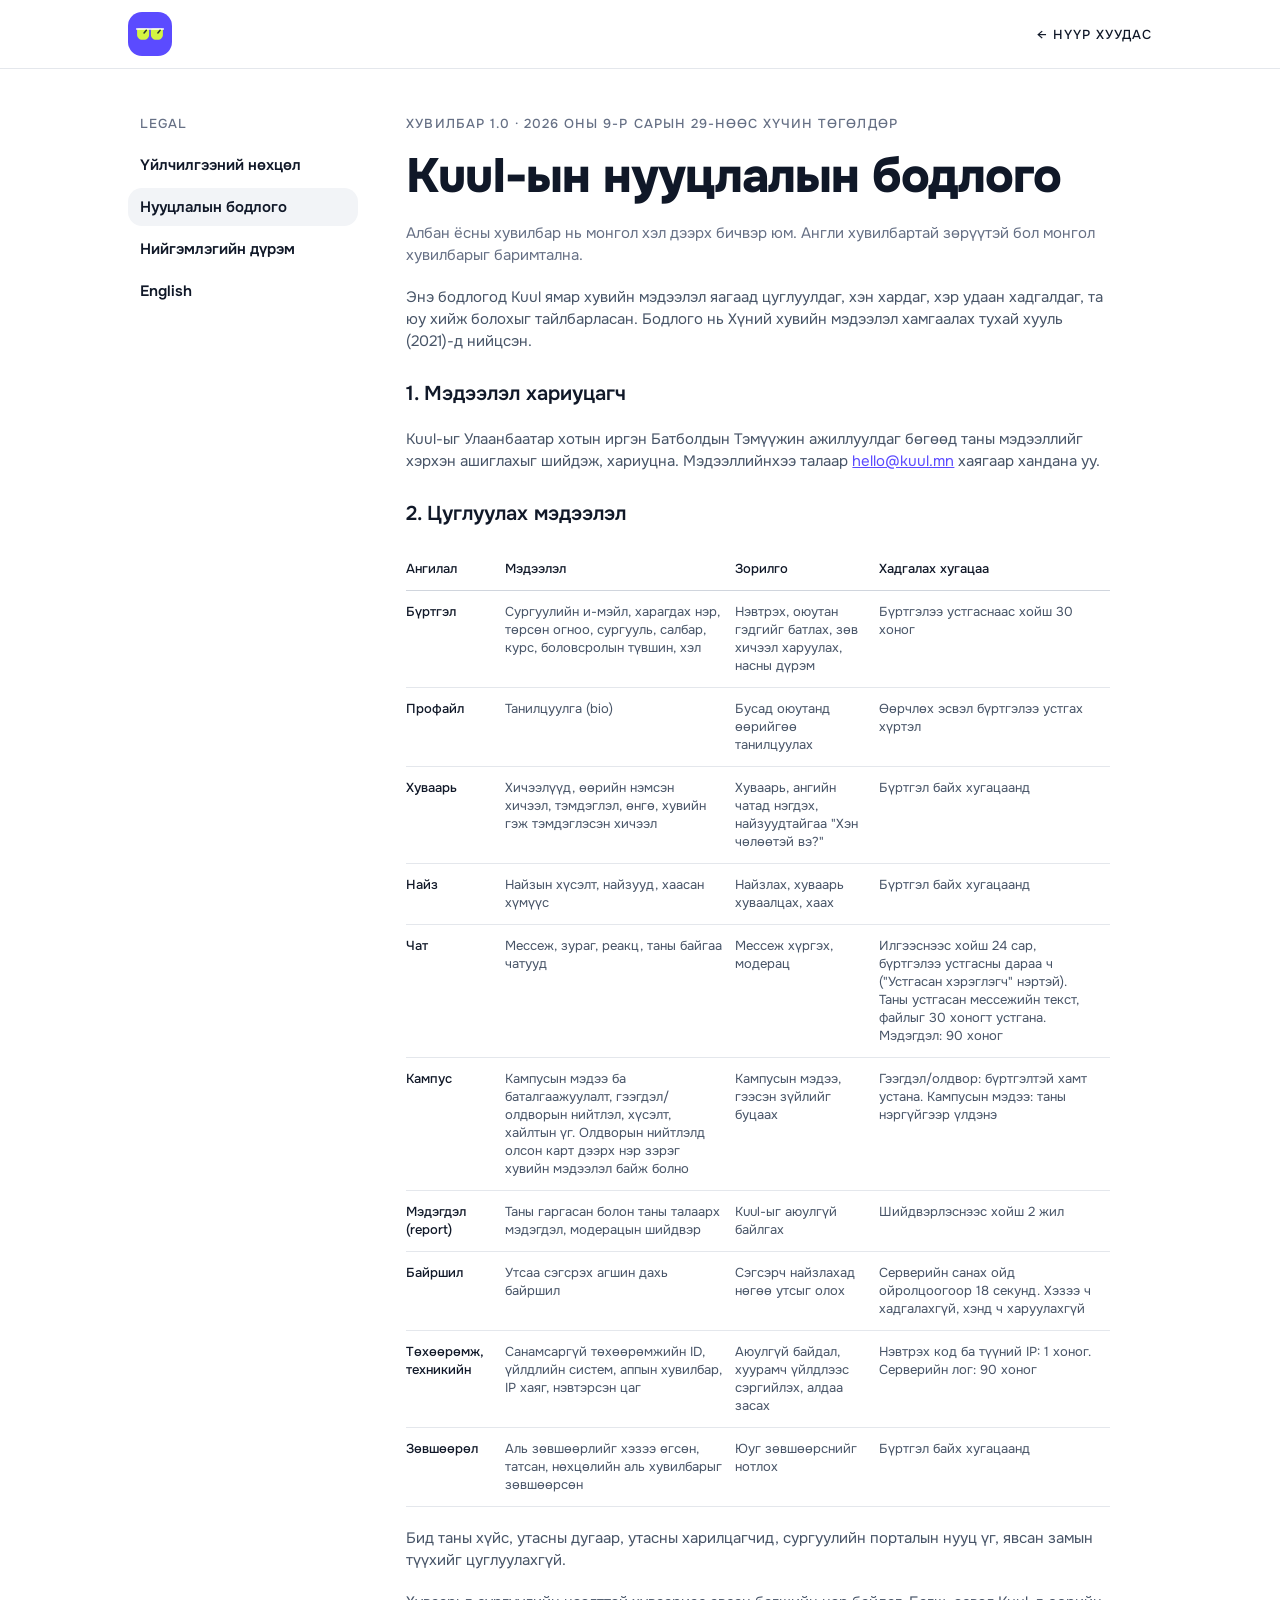
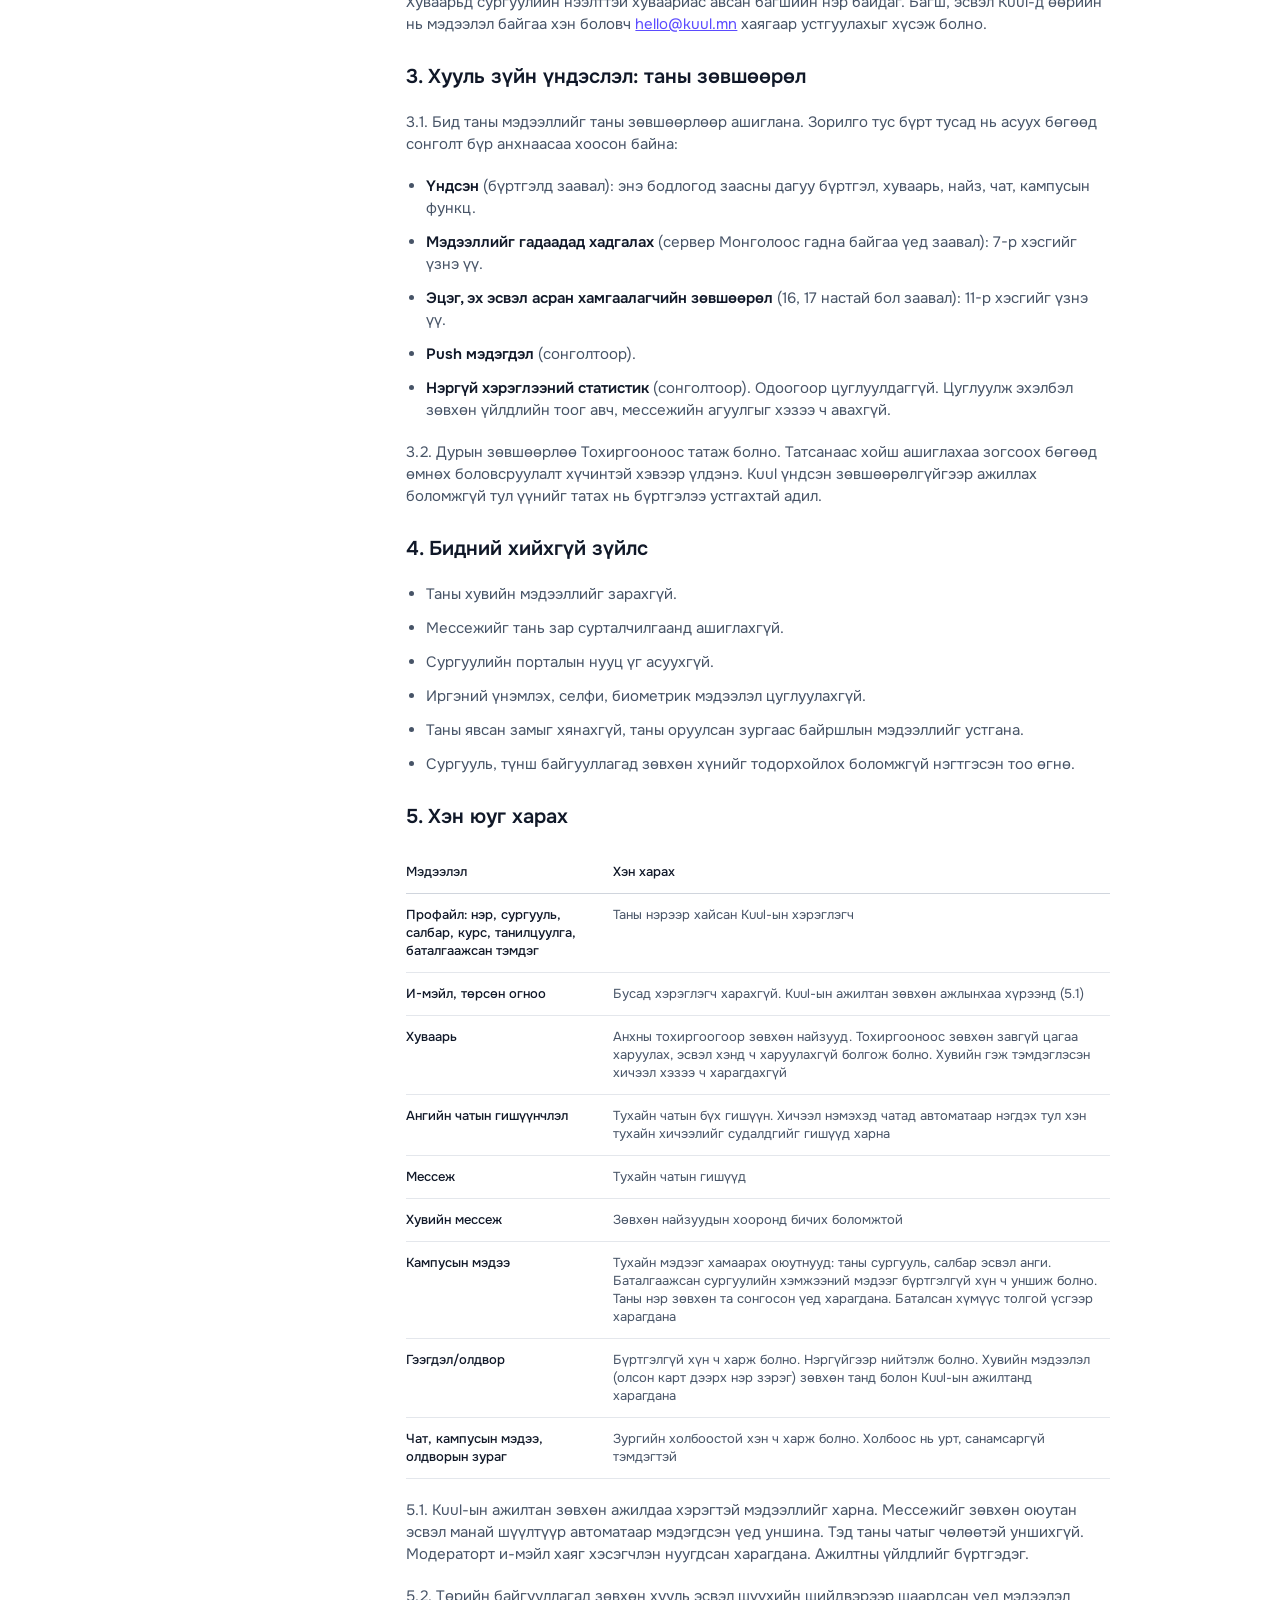
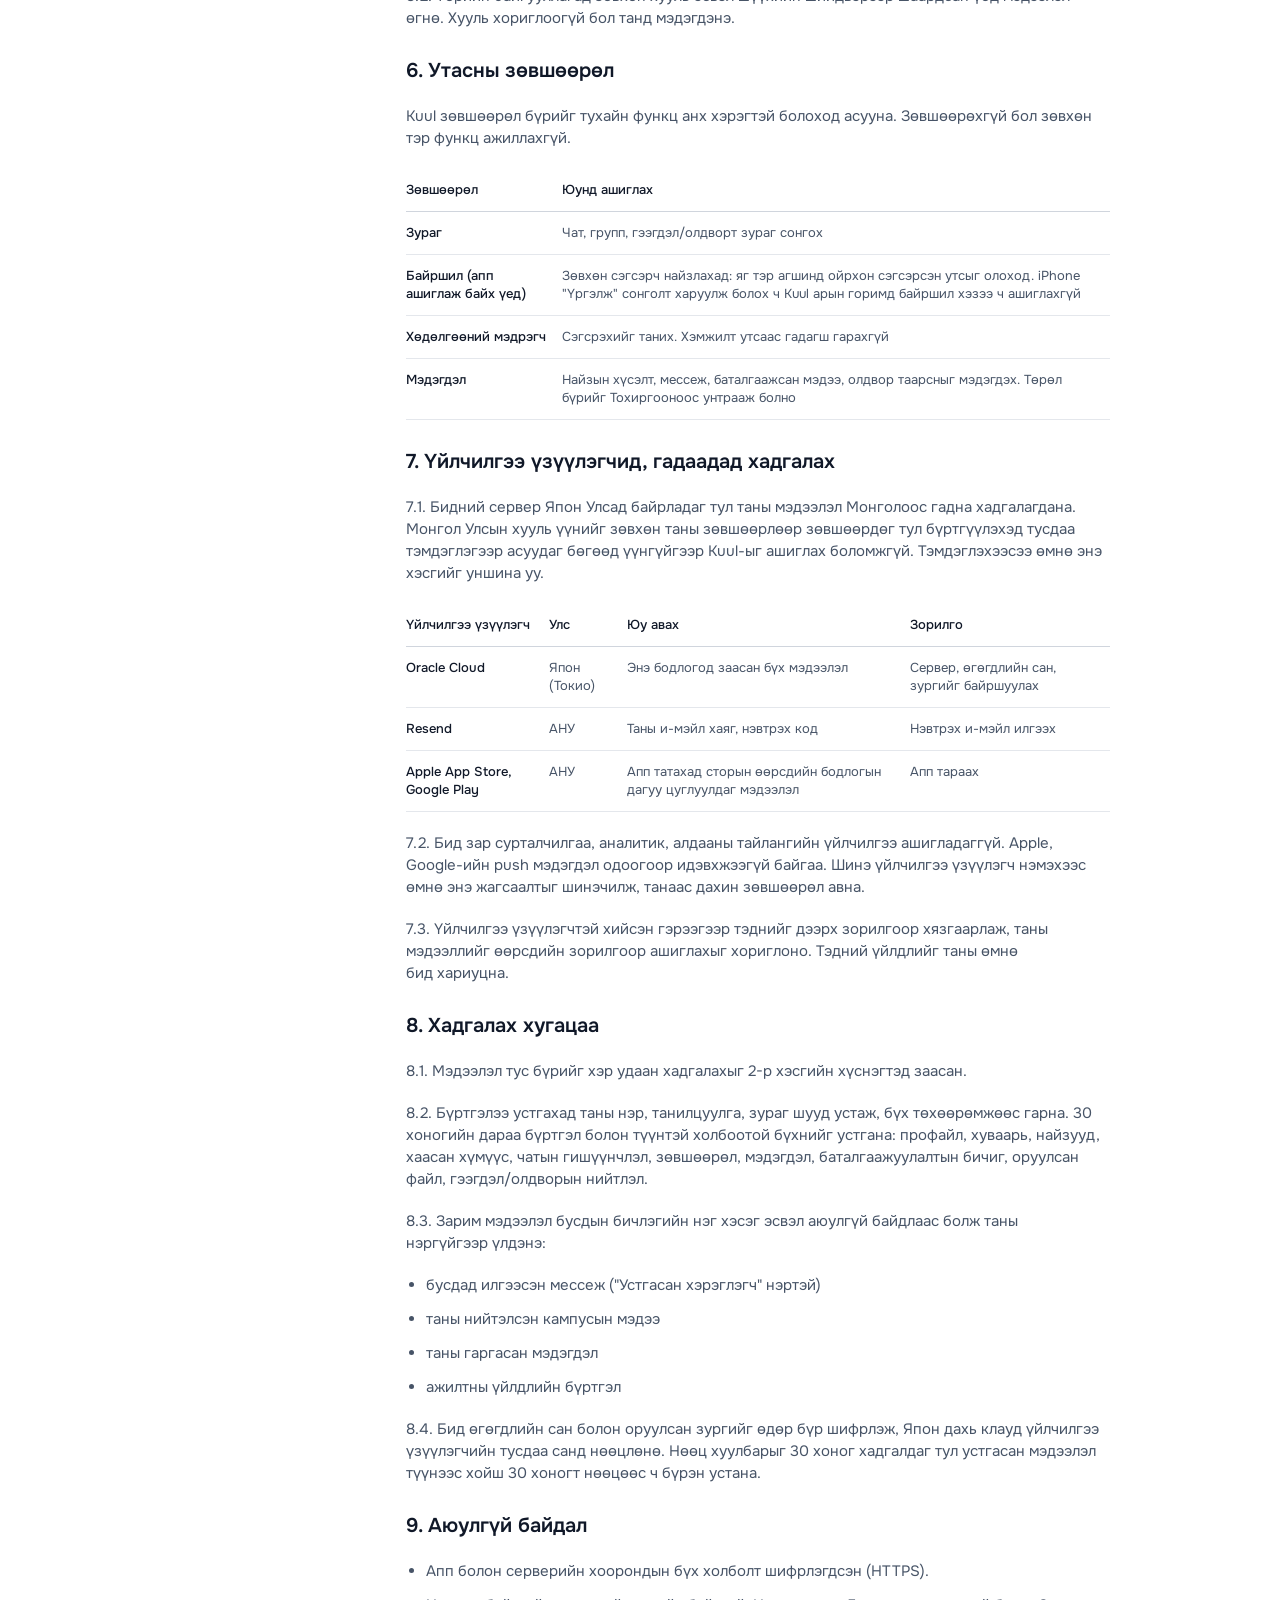
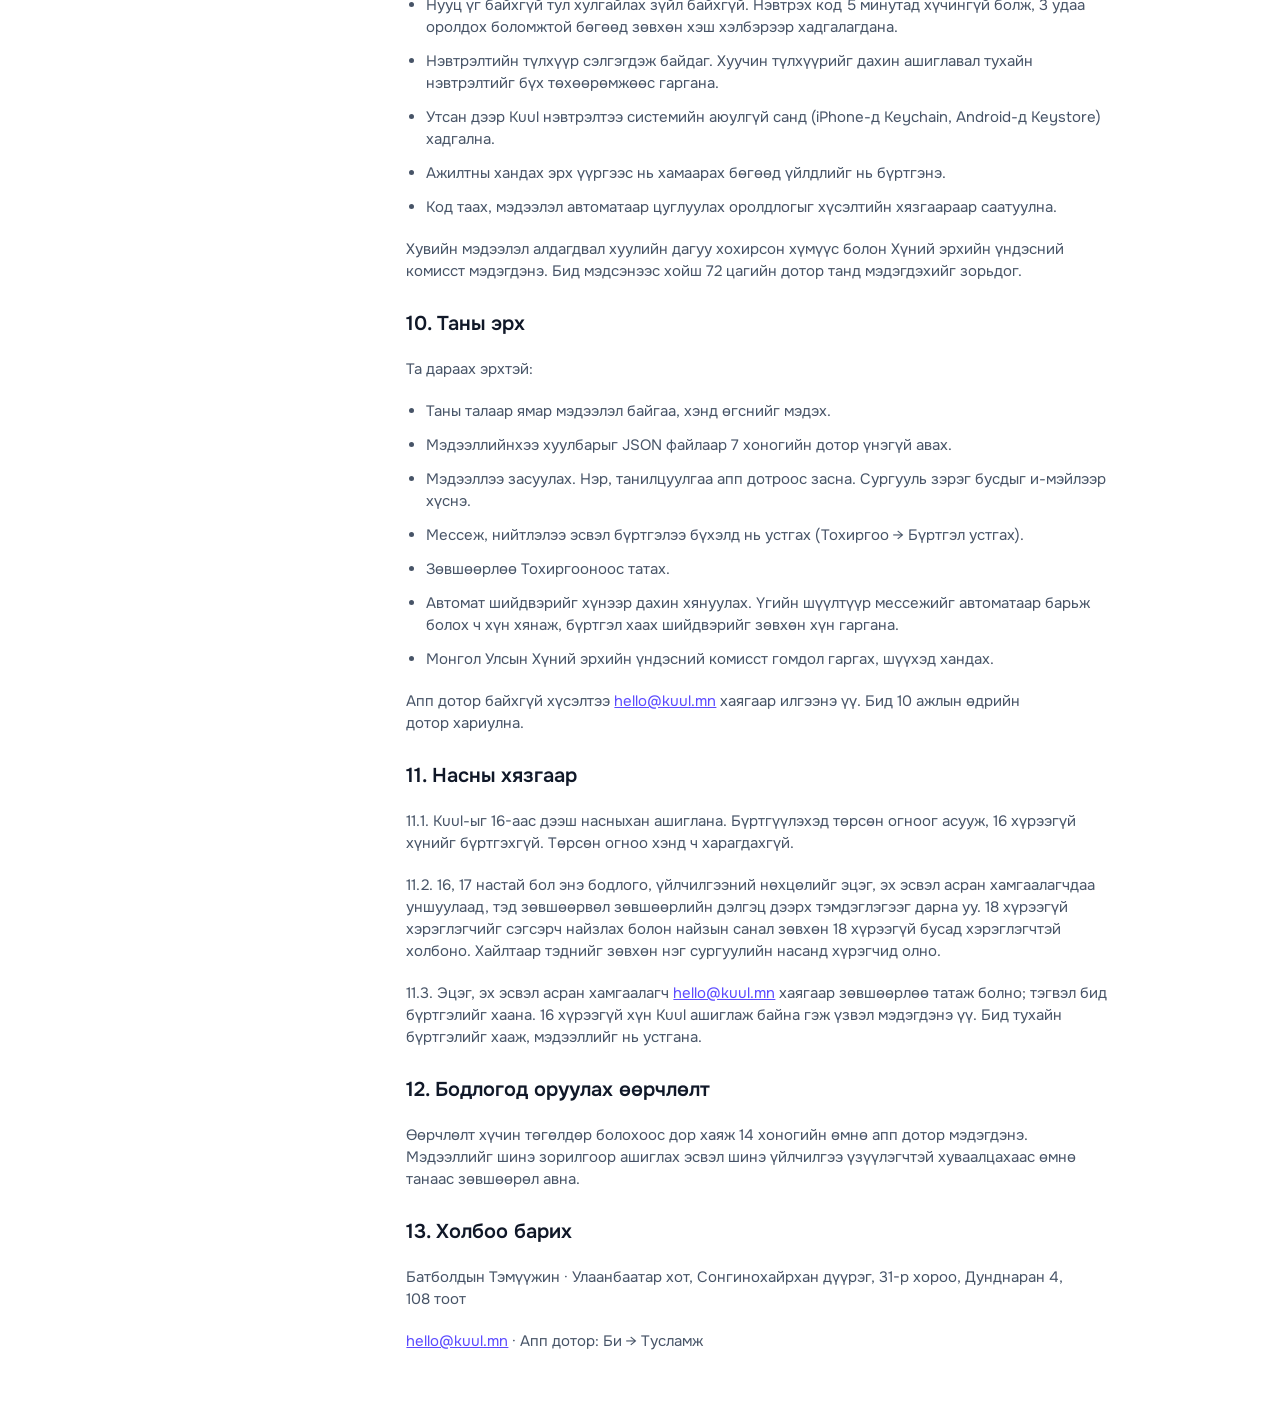
==== commit c2a4ac25: "Terms and Privacy 1.0 final: address, email-only sign-in, English pages, no draft banner - Version 1" ====
--- a/privacy/index.html
+++ b/privacy/index.html
@@ -27,19 +27,19 @@
     <a href="../terms/">Үйлчилгээний нөхцөл</a>
 <a href="../privacy/" aria-current="page"><span class="legal-nav__pill" aria-hidden="true"></span>Нууцлалын бодлого</a>
 <a href="../terms/#s6">Нийгэмлэгийн дүрэм</a>
+<a href="../privacy/en/" hreflang="en" lang="en">English</a>
   </nav>
   <main class="legal-main">
-    <div class="legal-draft"><span class="material-symbols-rounded" aria-hidden="true">info</span>Төсөл. Нийтлэхээс өмнө хуулийн зөвлөхөөр хянуулна.</div>
     <article class="legal-doc">
-      <span class="caps legal-meta">Төсөл 1.0 · Хүчин төгөлдөр болох огноо [ ]</span>
+      <span class="caps legal-meta">Хувилбар 1.0 · 2026 оны 9-р сарын 29-нөөс хүчин төгөлдөр</span>
       <h1>Kuul-ын нууцлалын бодлого</h1>
 <p class="lead">Албан ёсны хувилбар нь монгол хэл дээрх бичвэр юм. Англи хувилбартай зөрүүтэй бол монгол хувилбарыг баримтална.</p>
 <p>Энэ бодлогод Kuul ямар хувийн мэдээлэл яагаад цуглуулдаг, хэн хардаг, хэр удаан хадгалдаг, та юу хийж болохыг тайлбарласан. Бодлого нь Хүний хувийн мэдээлэл хамгаалах тухай хууль (2021)-д нийцсэн.</p>
 <h2 id="s1">1. Мэдээлэл хариуцагч</h2>
 <p>Kuul-ыг Улаанбаатар хотын иргэн Батболдын Тэмүүжин ажиллуулдаг бөгөөд таны мэдээллийг хэрхэн ашиглахыг шийдэж, хариуцна. Мэдээллийнхээ талаар <a href="mailto:hello@kuul.mn">hello@kuul.mn</a> хаягаар хандана уу.</p>
 <h2 id="s2">2. Цуглуулах мэдээлэл</h2>
-<div class="table-wrap"><table><thead><tr><th>Ангилал</th><th>Мэдээлэл</th><th>Зорилго</th><th>Хадгалах хугацаа</th></tr></thead><tbody><tr><td>Бүртгэл</td><td>Сургуулийн и-мэйл, утасны дугаар (утсаар нэвтэрсэн бол), харагдах нэр, төрсөн огноо, сургууль, салбар, курс, боловсролын түвшин, хэл</td><td>Нэвтрэх, оюутан гэдгийг батлах, зөв хичээл харуулах, насны дүрэм</td><td>Бүртгэлээ устгаснаас хойш 30 хоног</td></tr><tr><td>Профайл</td><td>Танилцуулга (bio)</td><td>Бусад оюутанд өөрийгөө танилцуулах</td><td>Өөрчлөх эсвэл бүртгэлээ устгах хүртэл</td></tr><tr><td>Хуваарь</td><td>Хичээлүүд, өөрийн нэмсэн хичээл, тэмдэглэл, өнгө, хувийн гэж тэмдэглэсэн хичээл</td><td>Хуваарь, ангийн чатад нэгдэх, найзуудтайгаа "Хэн чөлөөтэй вэ?"</td><td>Бүртгэл байх хугацаанд</td></tr><tr><td>Найз</td><td>Найзын хүсэлт, найзууд, хаасан хүмүүс</td><td>Найзлах, хуваарь хуваалцах, хаах</td><td>Бүртгэл байх хугацаанд</td></tr><tr><td>Чат</td><td>Мессеж, зураг, реакц, таны байгаа чатууд</td><td>Мессеж хүргэх, модерац</td><td>Илгээснээс хойш 24 сар, бүртгэлээ устгасны дараа ч ("Устгасан хэрэглэгч" нэртэй). Таны устгасан мессежийн текст, файлыг 30 хоногт устгана. Мэдэгдэл: 90 хоног</td></tr><tr><td>Кампус</td><td>Кампусын мэдээ ба баталгаажуулалт, гээгдэл/олдворын нийтлэл, хүсэлт, хайлтын үг. Олдворын нийтлэлд олсон карт дээрх нэр зэрэг хувийн мэдээлэл байж болно</td><td>Кампусын мэдээ, гээсэн зүйлийг буцаах</td><td>Гээгдэл/олдвор: бүртгэлтэй хамт устана. Кампусын мэдээ: таны нэргүйгээр үлдэнэ</td></tr><tr><td>Мэдэгдэл (report)</td><td>Таны гаргасан болон таны талаарх мэдэгдэл, модерацын шийдвэр</td><td>Kuul-ыг аюулгүй байлгах</td><td>Шийдвэрлэснээс хойш 2 жил</td></tr><tr><td>Байршил</td><td>Утсаа сэгсрэх агшин дахь байршил</td><td>Сэгсэрч найзлахад нөгөө утсыг олох</td><td>Серверийн санах ойд ойролцоогоор 18 секунд. Хэзээ ч хадгалахгүй, хэнд ч харуулахгүй</td></tr><tr><td>Төхөөрөмж, техникийн</td><td>Санамсаргүй төхөөрөмжийн ID, үйлдлийн систем, аппын хувилбар, IP хаяг, нэвтэрсэн цаг</td><td>Аюулгүй байдал, хуурамч үйлдлээс сэргийлэх, алдаа засах</td><td>Нэвтрэх код ба түүний IP: 1 хоног. Серверийн лог: 90 хоног</td></tr><tr><td>Зөвшөөрөл</td><td>Аль зөвшөөрлийг хэзээ өгсөн, татсан, нөхцөлийн аль хувилбарыг зөвшөөрсөн</td><td>Юуг зөвшөөрснийг нотлох</td><td>Бүртгэл байх хугацаанд</td></tr></tbody></table></div>
-<p>Бид таны хүйс, утасны харилцагчид, сургуулийн порталын нууц үг, явсан замын түүхийг цуглуулахгүй.</p>
+<div class="table-wrap"><table><thead><tr><th>Ангилал</th><th>Мэдээлэл</th><th>Зорилго</th><th>Хадгалах хугацаа</th></tr></thead><tbody><tr><td>Бүртгэл</td><td>Сургуулийн и-мэйл, харагдах нэр, төрсөн огноо, сургууль, салбар, курс, боловсролын түвшин, хэл</td><td>Нэвтрэх, оюутан гэдгийг батлах, зөв хичээл харуулах, насны дүрэм</td><td>Бүртгэлээ устгаснаас хойш 30 хоног</td></tr><tr><td>Профайл</td><td>Танилцуулга (bio)</td><td>Бусад оюутанд өөрийгөө танилцуулах</td><td>Өөрчлөх эсвэл бүртгэлээ устгах хүртэл</td></tr><tr><td>Хуваарь</td><td>Хичээлүүд, өөрийн нэмсэн хичээл, тэмдэглэл, өнгө, хувийн гэж тэмдэглэсэн хичээл</td><td>Хуваарь, ангийн чатад нэгдэх, найзуудтайгаа "Хэн чөлөөтэй вэ?"</td><td>Бүртгэл байх хугацаанд</td></tr><tr><td>Найз</td><td>Найзын хүсэлт, найзууд, хаасан хүмүүс</td><td>Найзлах, хуваарь хуваалцах, хаах</td><td>Бүртгэл байх хугацаанд</td></tr><tr><td>Чат</td><td>Мессеж, зураг, реакц, таны байгаа чатууд</td><td>Мессеж хүргэх, модерац</td><td>Илгээснээс хойш 24 сар, бүртгэлээ устгасны дараа ч ("Устгасан хэрэглэгч" нэртэй). Таны устгасан мессежийн текст, файлыг 30 хоногт устгана. Мэдэгдэл: 90 хоног</td></tr><tr><td>Кампус</td><td>Кампусын мэдээ ба баталгаажуулалт, гээгдэл/олдворын нийтлэл, хүсэлт, хайлтын үг. Олдворын нийтлэлд олсон карт дээрх нэр зэрэг хувийн мэдээлэл байж болно</td><td>Кампусын мэдээ, гээсэн зүйлийг буцаах</td><td>Гээгдэл/олдвор: бүртгэлтэй хамт устана. Кампусын мэдээ: таны нэргүйгээр үлдэнэ</td></tr><tr><td>Мэдэгдэл (report)</td><td>Таны гаргасан болон таны талаарх мэдэгдэл, модерацын шийдвэр</td><td>Kuul-ыг аюулгүй байлгах</td><td>Шийдвэрлэснээс хойш 2 жил</td></tr><tr><td>Байршил</td><td>Утсаа сэгсрэх агшин дахь байршил</td><td>Сэгсэрч найзлахад нөгөө утсыг олох</td><td>Серверийн санах ойд ойролцоогоор 18 секунд. Хэзээ ч хадгалахгүй, хэнд ч харуулахгүй</td></tr><tr><td>Төхөөрөмж, техникийн</td><td>Санамсаргүй төхөөрөмжийн ID, үйлдлийн систем, аппын хувилбар, IP хаяг, нэвтэрсэн цаг</td><td>Аюулгүй байдал, хуурамч үйлдлээс сэргийлэх, алдаа засах</td><td>Нэвтрэх код ба түүний IP: 1 хоног. Серверийн лог: 90 хоног</td></tr><tr><td>Зөвшөөрөл</td><td>Аль зөвшөөрлийг хэзээ өгсөн, татсан, нөхцөлийн аль хувилбарыг зөвшөөрсөн</td><td>Юуг зөвшөөрснийг нотлох</td><td>Бүртгэл байх хугацаанд</td></tr></tbody></table></div>
+<p>Бид таны хүйс, утасны дугаар, утасны харилцагчид, сургуулийн порталын нууц үг, явсан замын түүхийг цуглуулахгүй.</p>
 <p>Хуваарьд сургуулийн нээлттэй хуваариас авсан багшийн нэр байдаг. Багш, эсвэл Kuul-д өөрийн нь мэдээлэл байгаа хэн боловч <a href="mailto:hello@kuul.mn">hello@kuul.mn</a> хаягаар устгуулахыг хүсэж болно.</p>
 <h2 id="s3">3. Хууль зүйн үндэслэл: таны зөвшөөрөл</h2>
 <p>3.1. Бид таны мэдээллийг таны зөвшөөрлөөр ашиглана. Зорилго тус бүрт тусад нь асуух бөгөөд сонголт бүр анхнаасаа хоосон байна:</p>
@@ -48,8 +48,8 @@
 <h2 id="s4">4. Бидний хийхгүй зүйлс</h2>
 <ul><li>Таны хувийн мэдээллийг зарахгүй.</li><li>Мессежийг тань зар сурталчилгаанд ашиглахгүй.</li><li>Сургуулийн порталын нууц үг асуухгүй.</li><li>Иргэний үнэмлэх, селфи, биометрик мэдээлэл цуглуулахгүй.</li><li>Таны явсан замыг хянахгүй, таны оруулсан зургаас байршлын мэдээллийг устгана.</li><li>Сургууль, түнш байгууллагад зөвхөн хүнийг тодорхойлох боломжгүй нэгтгэсэн тоо өгнө.</li></ul>
 <h2 id="s5">5. Хэн юуг харах</h2>
-<div class="table-wrap"><table><thead><tr><th>Мэдээлэл</th><th>Хэн харах</th></tr></thead><tbody><tr><td>Профайл: нэр, сургууль, салбар, курс, танилцуулга, баталгаажсан тэмдэг</td><td>Таны нэрээр хайсан Kuul-ын хэрэглэгч</td></tr><tr><td>И-мэйл, утас, төрсөн огноо</td><td>Бусад хэрэглэгч харахгүй. Kuul-ын ажилтан зөвхөн ажлынхаа хүрээнд (5.1)</td></tr><tr><td>Хуваарь</td><td>Анхны тохиргоогоор зөвхөн найзууд. Тохиргооноос зөвхөн завгүй цагаа харуулах, эсвэл хэнд ч харуулахгүй болгож болно. Хувийн гэж тэмдэглэсэн хичээл хэзээ ч харагдахгүй</td></tr><tr><td>Ангийн чатын гишүүнчлэл</td><td>Тухайн чатын бүх гишүүн. Хичээл нэмэхэд чатад автоматаар нэгдэх тул хэн тухайн хичээлийг судалдагийг гишүүд харна</td></tr><tr><td>Мессеж</td><td>Тухайн чатын гишүүд</td></tr><tr><td>Хувийн мессеж</td><td>Зөвхөн найзуудын хооронд бичих боломжтой</td></tr><tr><td>Кампусын мэдээ</td><td>Тухайн мэдээг хамаарах оюутнууд: таны сургууль, салбар эсвэл анги. Баталгаажсан сургуулийн хэмжээний мэдээг бүртгэлгүй хүн ч уншиж болно. Таны нэр зөвхөн та сонгосон үед харагдана. Баталсан хүмүүс толгой үсгээр харагдана</td></tr><tr><td>Гээгдэл/олдвор</td><td>Бүртгэлгүй хүн ч харж болно. Нэргүйгээр нийтэлж болно. Хувийн мэдээлэл (олсон карт дээрх нэр зэрэг) зөвхөн танд болон Kuul-ын ажилтанд харагдана</td></tr><tr><td>Чат, кампусын мэдээ, олдворын зураг</td><td>Зургийн холбоостой хэн ч харж болно. Холбоос нь урт, санамсаргүй тэмдэгтэй</td></tr></tbody></table></div>
-<p>5.1. Kuul-ын ажилтан зөвхөн ажлдаа хэрэгтэй мэдээллийг харна. Мессежийг зөвхөн оюутан эсвэл манай шүүлтүүр автоматаар мэдэгдсэн үед уншина. Тэд таны чатыг чөлөөтэй уншихгүй. Модераторт и-мэйл, утасны дугаар хэсэгчлэн нуугдсан харагдана. Ажилтны үйлдлийг бүртгэдэг.</p>
+<div class="table-wrap"><table><thead><tr><th>Мэдээлэл</th><th>Хэн харах</th></tr></thead><tbody><tr><td>Профайл: нэр, сургууль, салбар, курс, танилцуулга, баталгаажсан тэмдэг</td><td>Таны нэрээр хайсан Kuul-ын хэрэглэгч</td></tr><tr><td>И-мэйл, төрсөн огноо</td><td>Бусад хэрэглэгч харахгүй. Kuul-ын ажилтан зөвхөн ажлынхаа хүрээнд (5.1)</td></tr><tr><td>Хуваарь</td><td>Анхны тохиргоогоор зөвхөн найзууд. Тохиргооноос зөвхөн завгүй цагаа харуулах, эсвэл хэнд ч харуулахгүй болгож болно. Хувийн гэж тэмдэглэсэн хичээл хэзээ ч харагдахгүй</td></tr><tr><td>Ангийн чатын гишүүнчлэл</td><td>Тухайн чатын бүх гишүүн. Хичээл нэмэхэд чатад автоматаар нэгдэх тул хэн тухайн хичээлийг судалдгийг гишүүд харна</td></tr><tr><td>Мессеж</td><td>Тухайн чатын гишүүд</td></tr><tr><td>Хувийн мессеж</td><td>Зөвхөн найзуудын хооронд бичих боломжтой</td></tr><tr><td>Кампусын мэдээ</td><td>Тухайн мэдээг хамаарах оюутнууд: таны сургууль, салбар эсвэл анги. Баталгаажсан сургуулийн хэмжээний мэдээг бүртгэлгүй хүн ч уншиж болно. Таны нэр зөвхөн та сонгосон үед харагдана. Баталсан хүмүүс толгой үсгээр харагдана</td></tr><tr><td>Гээгдэл/олдвор</td><td>Бүртгэлгүй хүн ч харж болно. Нэргүйгээр нийтэлж болно. Хувийн мэдээлэл (олсон карт дээрх нэр зэрэг) зөвхөн танд болон Kuul-ын ажилтанд харагдана</td></tr><tr><td>Чат, кампусын мэдээ, олдворын зураг</td><td>Зургийн холбоостой хэн ч харж болно. Холбоос нь урт, санамсаргүй тэмдэгтэй</td></tr></tbody></table></div>
+<p>5.1. Kuul-ын ажилтан зөвхөн ажилдаа хэрэгтэй мэдээллийг харна. Мессежийг зөвхөн оюутан эсвэл манай шүүлтүүр автоматаар мэдэгдсэн үед уншина. Тэд таны чатыг чөлөөтэй уншихгүй. Модераторт и-мэйл хаяг хэсэгчлэн нуугдсан харагдана. Ажилтны үйлдлийг бүртгэдэг.</p>
 <p>5.2. Төрийн байгууллагад зөвхөн хууль эсвэл шүүхийн шийдвэрээр шаардсан үед мэдээлэл өгнө. Хууль хориглоогүй бол танд мэдэгдэнэ.</p>
 <h2 id="s6">6. Утасны зөвшөөрөл</h2>
 <p>Kuul зөвшөөрөл бүрийг тухайн функц анх хэрэгтэй болоход асууна. Зөвшөөрөхгүй бол зөвхөн тэр функц ажиллахгүй.</p>
@@ -57,7 +57,7 @@
 <h2 id="s7">7. Үйлчилгээ үзүүлэгчид, гадаадад хадгалах</h2>
 <p>7.1. Бидний сервер Япон Улсад байрладаг тул таны мэдээлэл Монголоос гадна хадгалагдана. Монгол Улсын хууль үүнийг зөвхөн таны зөвшөөрлөөр зөвшөөрдөг тул бүртгүүлэхэд тусдаа тэмдэглэгээр асуудаг бөгөөд үүнгүйгээр Kuul-ыг ашиглах боломжгүй. Тэмдэглэхээсээ өмнө энэ хэсгийг уншина уу.</p>
 <div class="table-wrap"><table><thead><tr><th>Үйлчилгээ үзүүлэгч</th><th>Улс</th><th>Юу авах</th><th>Зорилго</th></tr></thead><tbody><tr><td>Oracle Cloud</td><td>Япон (Токио)</td><td>Энэ бодлогод заасан бүх мэдээлэл</td><td>Сервер, өгөгдлийн сан, зургийг байршуулах</td></tr><tr><td>Resend</td><td>АНУ</td><td>Таны и-мэйл хаяг, нэвтрэх код</td><td>Нэвтрэх и-мэйл илгээх</td></tr><tr><td>Apple App Store, Google Play</td><td>АНУ</td><td>Апп татахад сторын өөрсдийн бодлогын дагуу цуглуулдаг мэдээлэл</td><td>Апп тараах</td></tr></tbody></table></div>
-<p>7.2. Бид зар сурталчилгаа, аналитик, алдааны тайлангийн үйлчилгээ ашигладаггүй. Apple, Google-ийн push мэдэгдэл, Монголын SMS үйлчилгээ үзүүлэгчийн мессеж одоогоор идэвхжээгүй байгаа. Шинэ үйлчилгээ үзүүлэгч нэмэхээс өмнө энэ жагсаалтыг шинэчилж, танаас дахин зөвшөөрөл авна.</p>
+<p>7.2. Бид зар сурталчилгаа, аналитик, алдааны тайлангийн үйлчилгээ ашигладаггүй. Apple, Google-ийн push мэдэгдэл одоогоор идэвхжээгүй байгаа. Шинэ үйлчилгээ үзүүлэгч нэмэхээс өмнө энэ жагсаалтыг шинэчилж, танаас дахин зөвшөөрөл авна.</p>
 <p>7.3. Үйлчилгээ үзүүлэгчтэй хийсэн гэрээгээр тэднийг дээрх зорилгоор хязгаарлаж, таны мэдээллийг өөрсдийн зорилгоор ашиглахыг хориглоно. Тэдний үйлдлийг таны өмнө бид хариуцна.</p>
 <h2 id="s8">8. Хадгалах хугацаа</h2>
 <p>8.1. Мэдээлэл тус бүрийг хэр удаан хадгалахыг 2-р хэсгийн хүснэгтэд заасан.</p>
@@ -70,7 +70,7 @@
 <p>Хувийн мэдээлэл алдагдвал хуулийн дагуу хохирсон хүмүүс болон Хүний эрхийн үндэсний комисст мэдэгдэнэ. Бид мэдсэнээс хойш 72 цагийн дотор танд мэдэгдэхийг зорьдог.</p>
 <h2 id="s10">10. Таны эрх</h2>
 <p>Та дараах эрхтэй:</p>
-<ul><li>Таны талаар ямар мэдээлэл байгаа, хэнд өгсөнийг мэдэх.</li><li>Мэдээллийнхээ хуулбарыг JSON файлаар 7 хоногийн дотор үнэгүй авах.</li><li>Мэдээллээ засуулах. Нэр, танилцуулгаа апп дотроос засна. Сургууль зэрэг бусдыг и-мэйлээр хүснэ.</li><li>Мессеж, нийтлэлээ эсвэл бүртгэлээ бүхэлд нь устгах (Тохиргоо → Бүртгэл устгах).</li><li>Зөвшөөрлөө Тохиргооноос татах.</li><li>Автомат шийдвэрийг хүнээр дахин хянуулах. Үгийн шүүлтүүр мессежийг автоматаар барьж болох ч хүн хянаж, бүртгэл хаах шийдвэрийг зөвхөн хүн гаргана.</li><li>Монгол Улсын Хүний эрхийн үндэсний комисст гомдол гаргах, шүүхэд хандах.</li></ul>
+<ul><li>Таны талаар ямар мэдээлэл байгаа, хэнд өгснийг мэдэх.</li><li>Мэдээллийнхээ хуулбарыг JSON файлаар 7 хоногийн дотор үнэгүй авах.</li><li>Мэдээллээ засуулах. Нэр, танилцуулгаа апп дотроос засна. Сургууль зэрэг бусдыг и-мэйлээр хүснэ.</li><li>Мессеж, нийтлэлээ эсвэл бүртгэлээ бүхэлд нь устгах (Тохиргоо → Бүртгэл устгах).</li><li>Зөвшөөрлөө Тохиргооноос татах.</li><li>Автомат шийдвэрийг хүнээр дахин хянуулах. Үгийн шүүлтүүр мессежийг автоматаар барьж болох ч хүн хянаж, бүртгэл хаах шийдвэрийг зөвхөн хүн гаргана.</li><li>Монгол Улсын Хүний эрхийн үндэсний комисст гомдол гаргах, шүүхэд хандах.</li></ul>
 <p>Апп дотор байхгүй хүсэлтээ <a href="mailto:hello@kuul.mn">hello@kuul.mn</a> хаягаар илгээнэ үү. Бид 10 ажлын өдрийн дотор хариулна.</p>
 <h2 id="s11">11. Насны хязгаар</h2>
 <p>11.1. Kuul-ыг 16-аас дээш насныхан ашиглана. Бүртгүүлэхэд төрсөн огноог асууж, 16 хүрээгүй хүнийг бүртгэхгүй. Төрсөн огноо хэнд ч харагдахгүй.</p>
@@ -79,7 +79,8 @@
 <h2 id="s12">12. Бодлогод оруулах өөрчлөлт</h2>
 <p>Өөрчлөлт хүчин төгөлдөр болохоос дор хаяж 14 хоногийн өмнө апп дотор мэдэгдэнэ. Мэдээллийг шинэ зорилгоор ашиглах эсвэл шинэ үйлчилгээ үзүүлэгчтэй хуваалцахаас өмнө танаас зөвшөөрөл авна.</p>
 <h2 id="s13">13. Холбоо барих</h2>
-<p>Батболдын Тэмүүжин · Улаанбаатар · <a href="mailto:hello@kuul.mn">hello@kuul.mn</a> · Апп дотор: Би → Тусламж</p>
+<p>Батболдын Тэмүүжин · Улаанбаатар хот, Сонгинохайрхан дүүрэг, 31-р хороо, Дунднаран 4, 108 тоот</p>
+<p><a href="mailto:hello@kuul.mn">hello@kuul.mn</a> · Апп дотор: Би → Тусламж</p>
     </article>
   </main>
 </div>
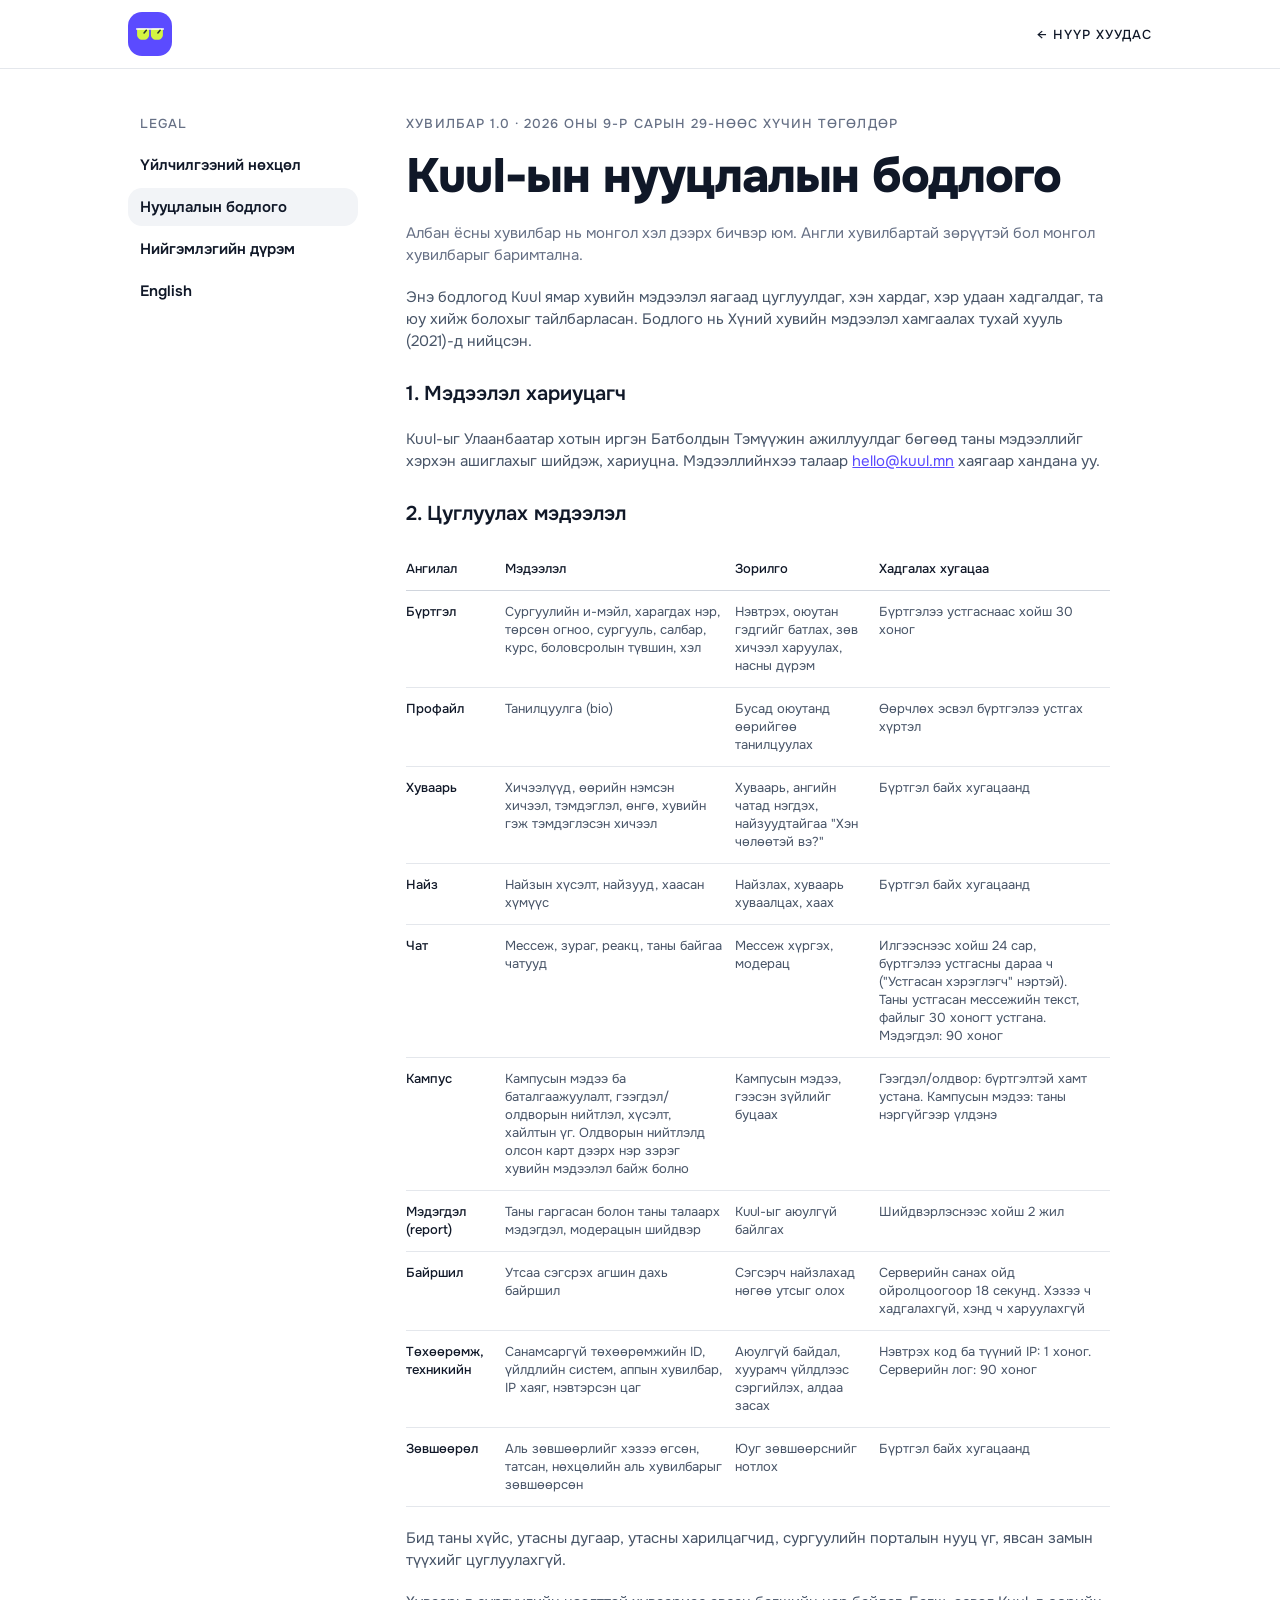
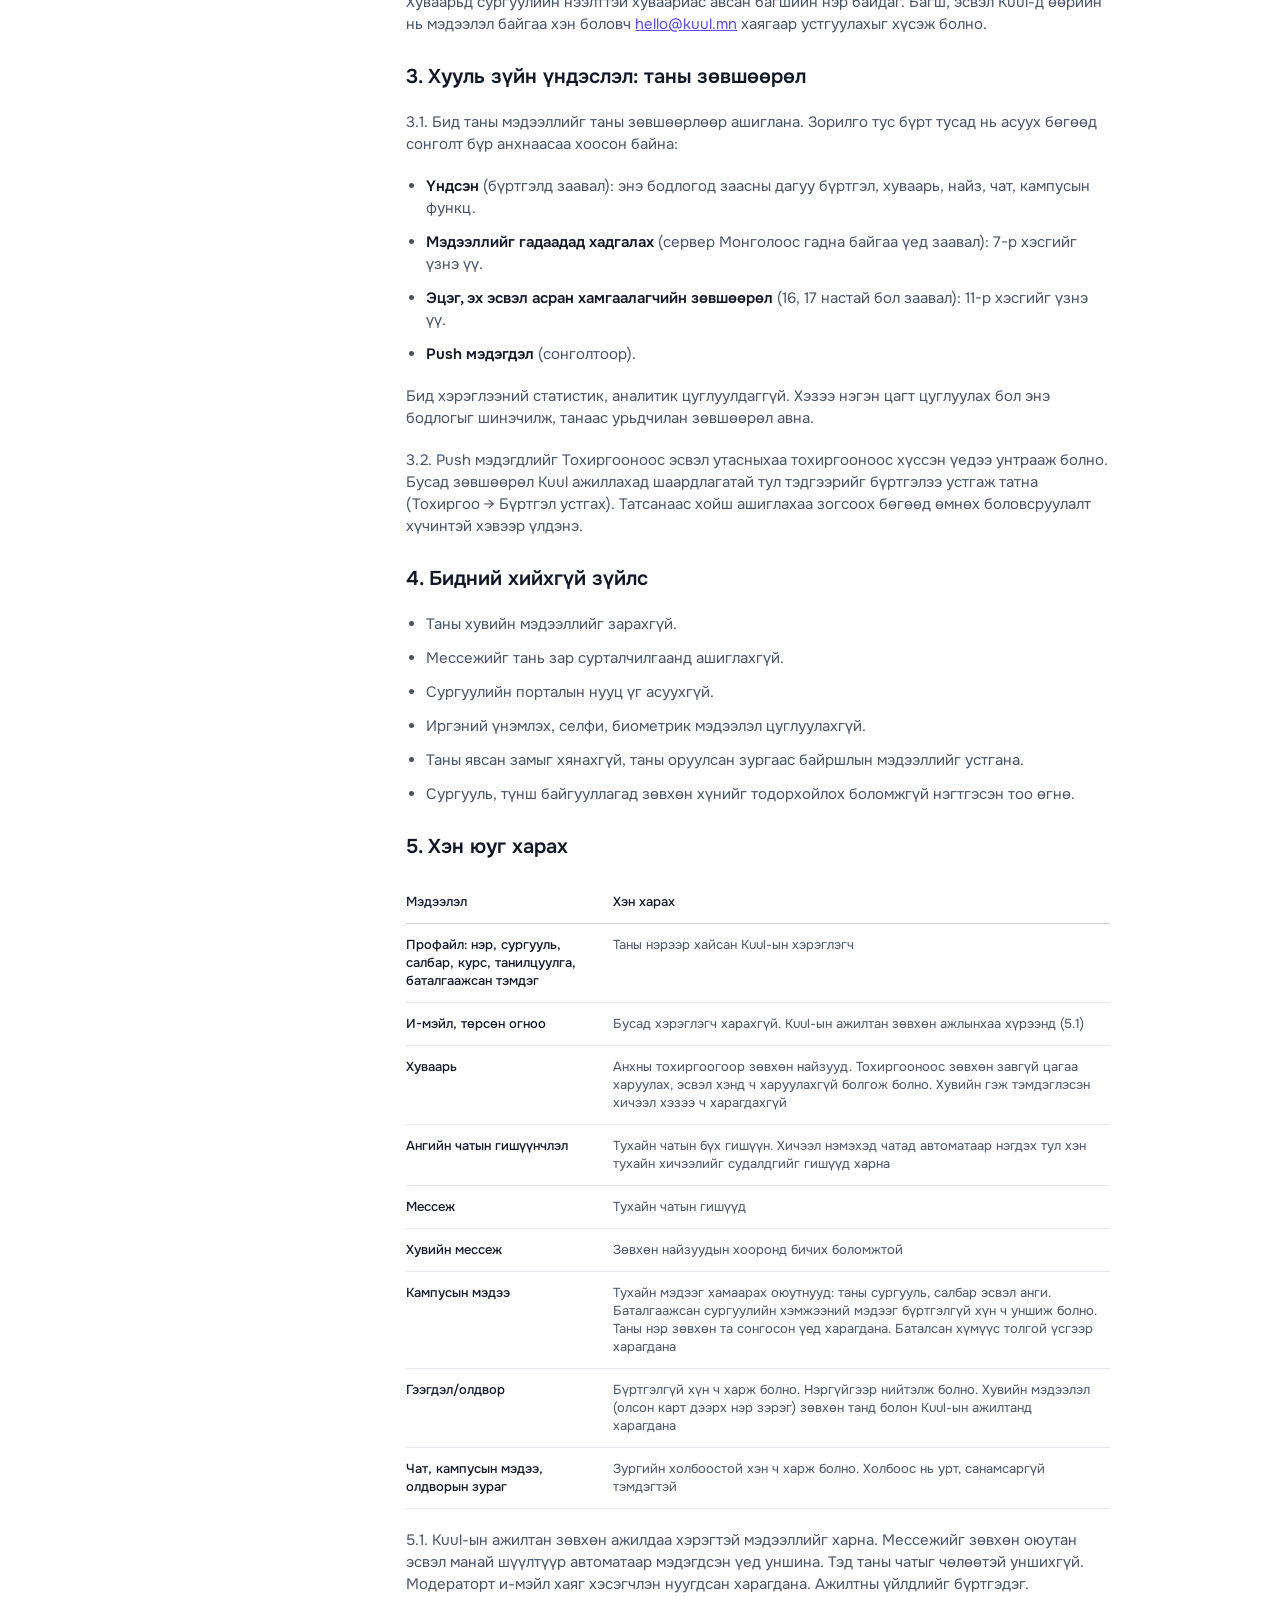
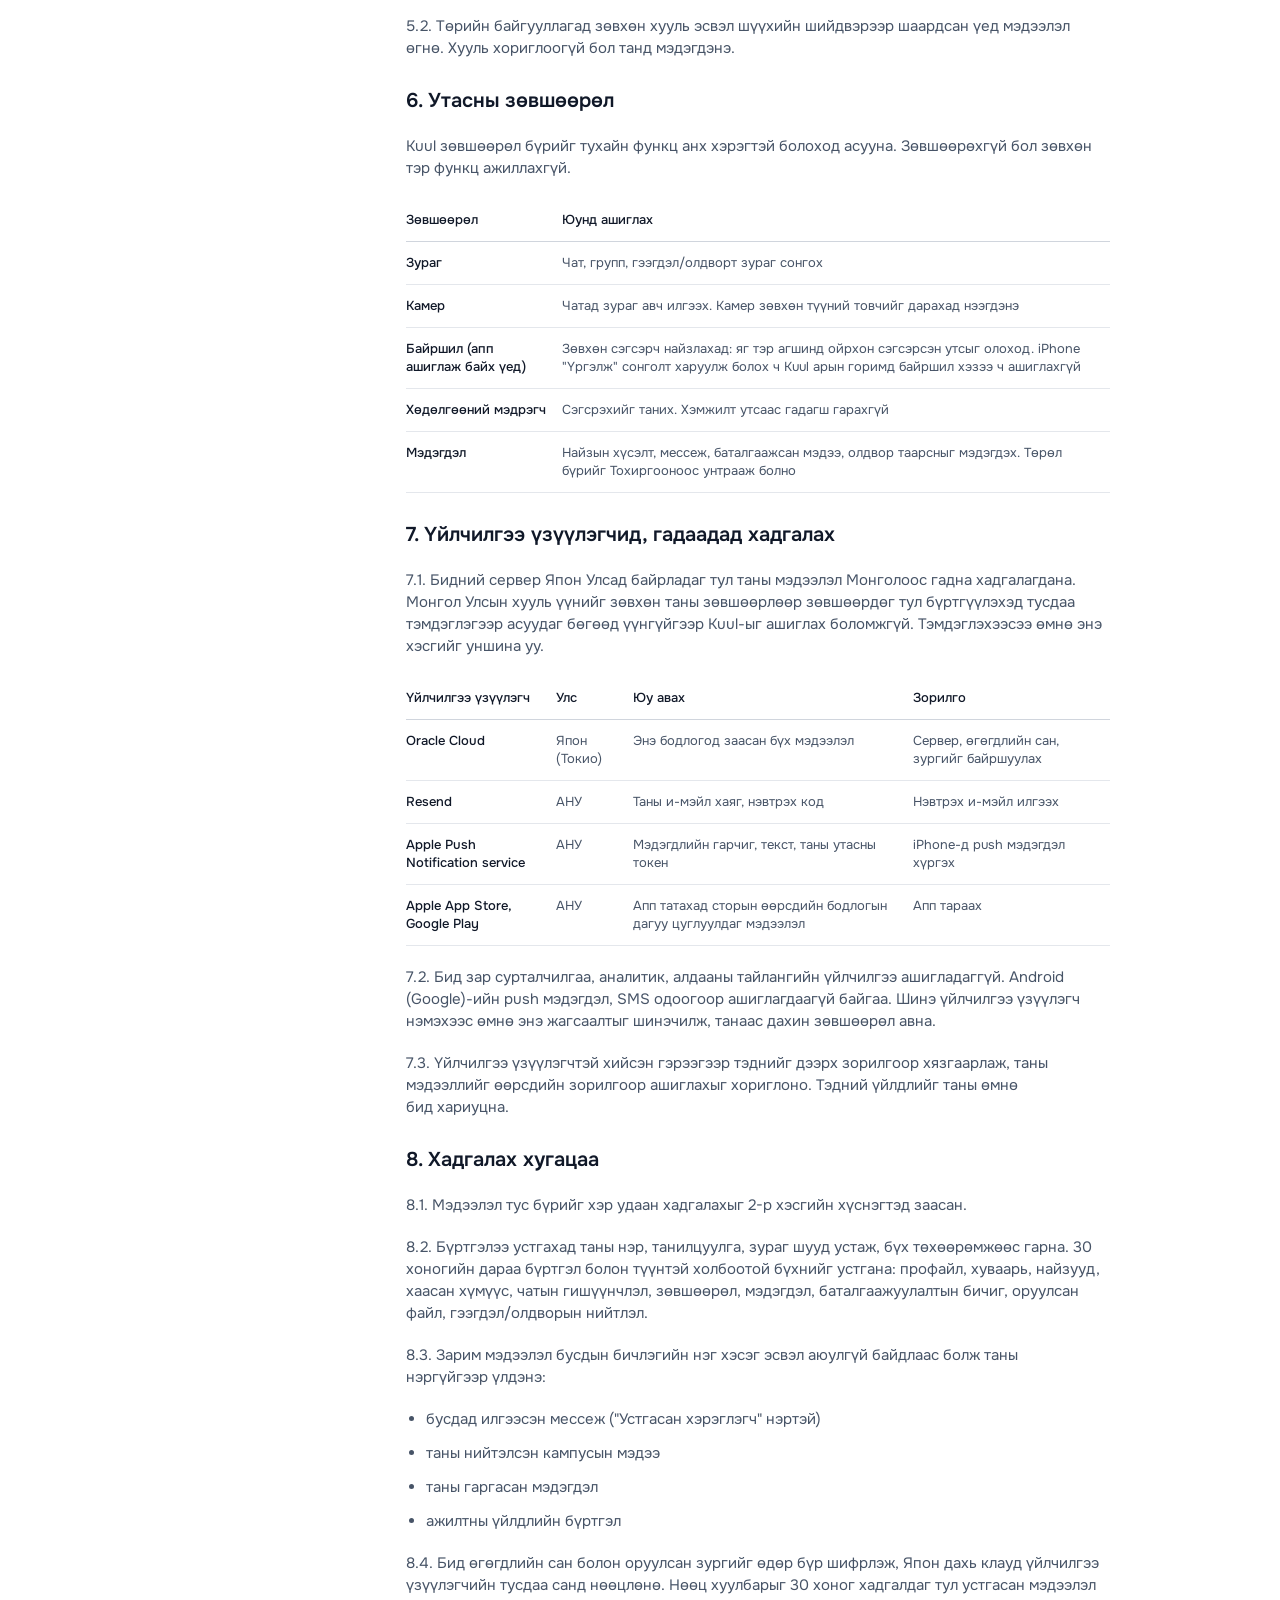
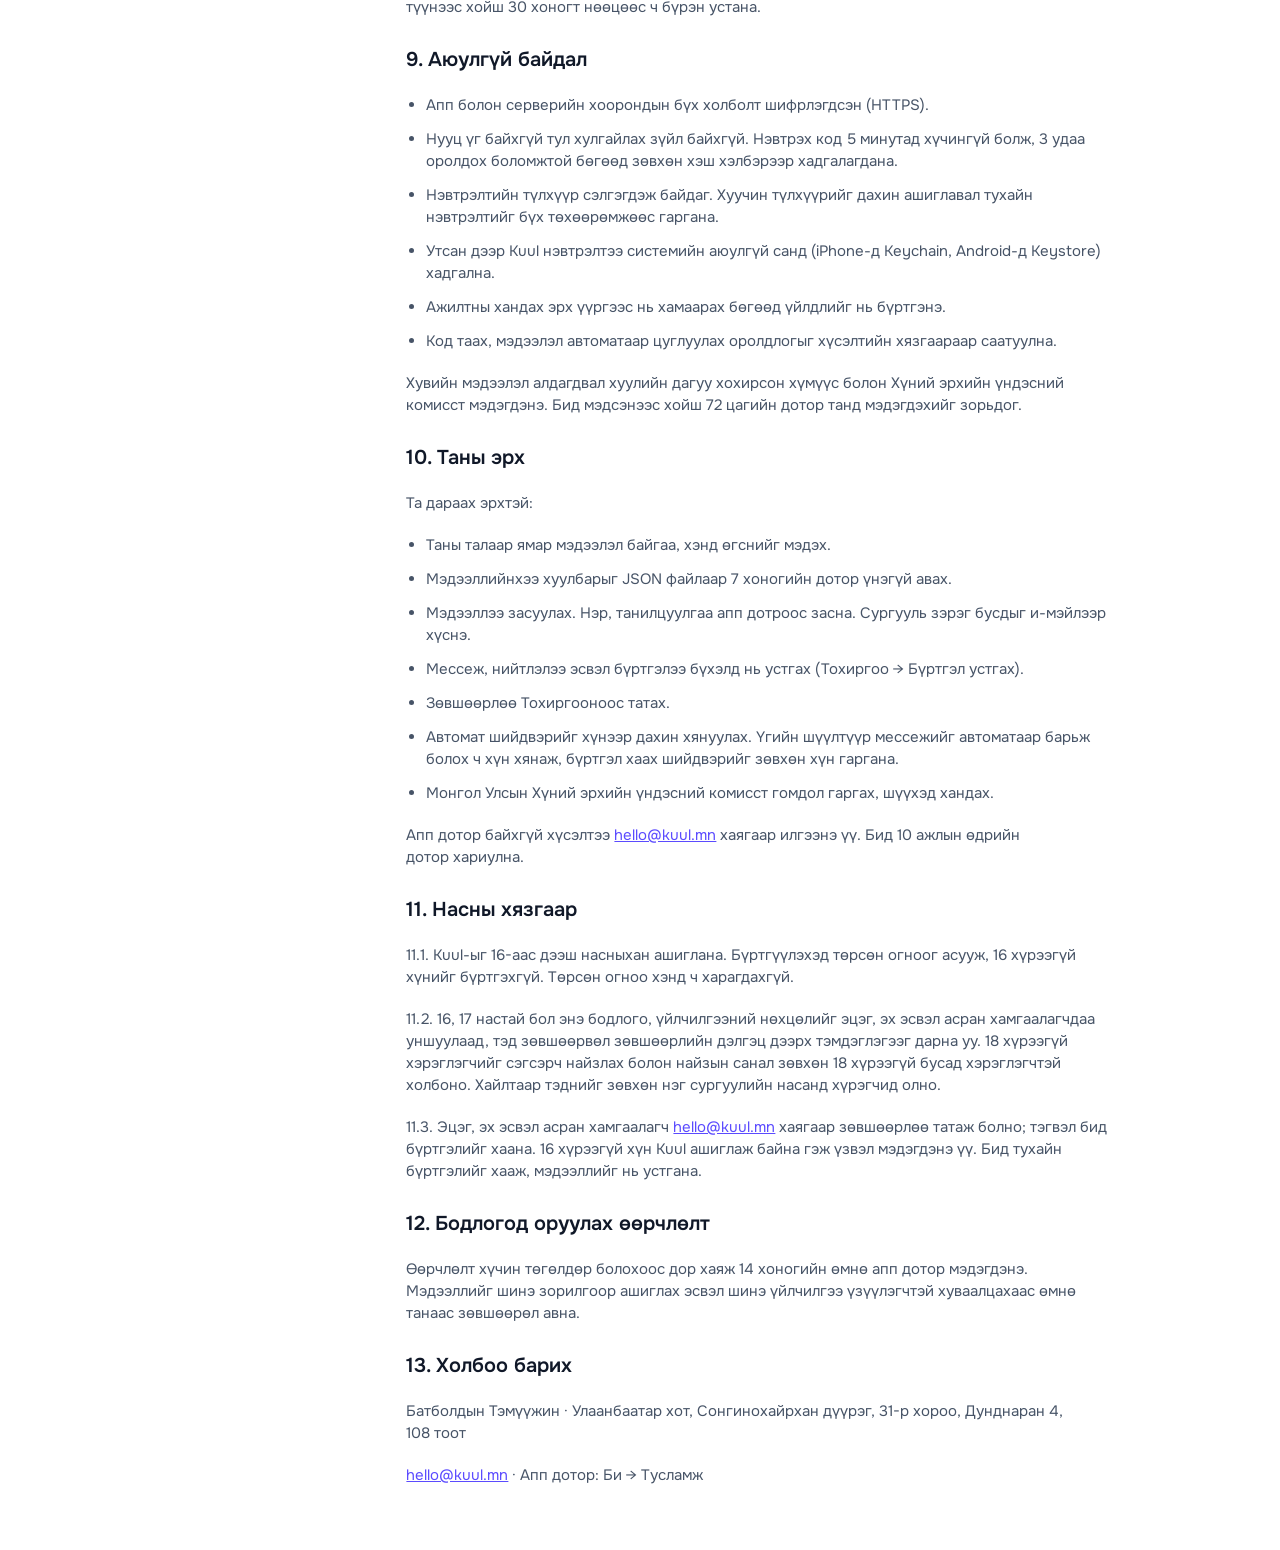
==== commit d034ff73: "Privacy 1.0: camera for chat photos, Apple push, no analytics, consents withdrawn by deleting the ac" ====
--- a/privacy/index.html
+++ b/privacy/index.html
@@ -43,8 +43,9 @@
 <p>Хуваарьд сургуулийн нээлттэй хуваариас авсан багшийн нэр байдаг. Багш, эсвэл Kuul-д өөрийн нь мэдээлэл байгаа хэн боловч <a href="mailto:hello@kuul.mn">hello@kuul.mn</a> хаягаар устгуулахыг хүсэж болно.</p>
 <h2 id="s3">3. Хууль зүйн үндэслэл: таны зөвшөөрөл</h2>
 <p>3.1. Бид таны мэдээллийг таны зөвшөөрлөөр ашиглана. Зорилго тус бүрт тусад нь асуух бөгөөд сонголт бүр анхнаасаа хоосон байна:</p>
-<ul><li><strong>Үндсэн</strong> (бүртгэлд заавал): энэ бодлогод заасны дагуу бүртгэл, хуваарь, найз, чат, кампусын функц.</li><li><strong>Мэдээллийг гадаадад хадгалах</strong> (сервер Монголоос гадна байгаа үед заавал): 7-р хэсгийг үзнэ үү.</li><li><strong>Эцэг, эх эсвэл асран хамгаалагчийн зөвшөөрөл</strong> (16, 17 настай бол заавал): 11-р хэсгийг үзнэ үү.</li><li><strong>Push мэдэгдэл</strong> (сонголтоор).</li><li><strong>Нэргүй хэрэглээний статистик</strong> (сонголтоор). Одоогоор цуглуулдаггүй. Цуглуулж эхэлбэл зөвхөн үйлдлийн тоог авч, мессежийн агуулгыг хэзээ ч авахгүй.</li></ul>
-<p>3.2. Дурын зөвшөөрлөө Тохиргооноос татаж болно. Татсанаас хойш ашиглахаа зогсоох бөгөөд өмнөх боловсруулалт хүчинтэй хэвээр үлдэнэ. Kuul үндсэн зөвшөөрөлгүйгээр ажиллах боломжгүй тул үүнийг татах нь бүртгэлээ устгахтай адил.</p>
+<ul><li><strong>Үндсэн</strong> (бүртгэлд заавал): энэ бодлогод заасны дагуу бүртгэл, хуваарь, найз, чат, кампусын функц.</li><li><strong>Мэдээллийг гадаадад хадгалах</strong> (сервер Монголоос гадна байгаа үед заавал): 7-р хэсгийг үзнэ үү.</li><li><strong>Эцэг, эх эсвэл асран хамгаалагчийн зөвшөөрөл</strong> (16, 17 настай бол заавал): 11-р хэсгийг үзнэ үү.</li><li><strong>Push мэдэгдэл</strong> (сонголтоор).</li></ul>
+<p>Бид хэрэглээний статистик, аналитик цуглуулдаггүй. Хэзээ нэгэн цагт цуглуулах бол энэ бодлогыг шинэчилж, танаас урьдчилан зөвшөөрөл авна.</p>
+<p>3.2. Push мэдэгдлийг Тохиргооноос эсвэл утасныхаа тохиргооноос хүссэн үедээ унтрааж болно. Бусад зөвшөөрөл Kuul ажиллахад шаардлагатай тул тэдгээрийг бүртгэлээ устгаж татна (Тохиргоо → Бүртгэл устгах). Татсанаас хойш ашиглахаа зогсоох бөгөөд өмнөх боловсруулалт хүчинтэй хэвээр үлдэнэ.</p>
 <h2 id="s4">4. Бидний хийхгүй зүйлс</h2>
 <ul><li>Таны хувийн мэдээллийг зарахгүй.</li><li>Мессежийг тань зар сурталчилгаанд ашиглахгүй.</li><li>Сургуулийн порталын нууц үг асуухгүй.</li><li>Иргэний үнэмлэх, селфи, биометрик мэдээлэл цуглуулахгүй.</li><li>Таны явсан замыг хянахгүй, таны оруулсан зургаас байршлын мэдээллийг устгана.</li><li>Сургууль, түнш байгууллагад зөвхөн хүнийг тодорхойлох боломжгүй нэгтгэсэн тоо өгнө.</li></ul>
 <h2 id="s5">5. Хэн юуг харах</h2>
@@ -53,11 +54,11 @@
 <p>5.2. Төрийн байгууллагад зөвхөн хууль эсвэл шүүхийн шийдвэрээр шаардсан үед мэдээлэл өгнө. Хууль хориглоогүй бол танд мэдэгдэнэ.</p>
 <h2 id="s6">6. Утасны зөвшөөрөл</h2>
 <p>Kuul зөвшөөрөл бүрийг тухайн функц анх хэрэгтэй болоход асууна. Зөвшөөрөхгүй бол зөвхөн тэр функц ажиллахгүй.</p>
-<div class="table-wrap"><table><thead><tr><th>Зөвшөөрөл</th><th>Юунд ашиглах</th></tr></thead><tbody><tr><td>Зураг</td><td>Чат, групп, гээгдэл/олдворт зураг сонгох</td></tr><tr><td>Байршил (апп ашиглаж байх үед)</td><td>Зөвхөн сэгсэрч найзлахад: яг тэр агшинд ойрхон сэгсэрсэн утсыг олоход. iPhone "Үргэлж" сонголт харуулж болох ч Kuul арын горимд байршил хэзээ ч ашиглахгүй</td></tr><tr><td>Хөдөлгөөний мэдрэгч</td><td>Сэгсрэхийг таних. Хэмжилт утсаас гадагш гарахгүй</td></tr><tr><td>Мэдэгдэл</td><td>Найзын хүсэлт, мессеж, баталгаажсан мэдээ, олдвор таарсныг мэдэгдэх. Төрөл бүрийг Тохиргооноос унтрааж болно</td></tr></tbody></table></div>
+<div class="table-wrap"><table><thead><tr><th>Зөвшөөрөл</th><th>Юунд ашиглах</th></tr></thead><tbody><tr><td>Зураг</td><td>Чат, групп, гээгдэл/олдворт зураг сонгох</td></tr><tr><td>Камер</td><td>Чатад зураг авч илгээх. Камер зөвхөн түүний товчийг дарахад нээгдэнэ</td></tr><tr><td>Байршил (апп ашиглаж байх үед)</td><td>Зөвхөн сэгсэрч найзлахад: яг тэр агшинд ойрхон сэгсэрсэн утсыг олоход. iPhone "Үргэлж" сонголт харуулж болох ч Kuul арын горимд байршил хэзээ ч ашиглахгүй</td></tr><tr><td>Хөдөлгөөний мэдрэгч</td><td>Сэгсрэхийг таних. Хэмжилт утсаас гадагш гарахгүй</td></tr><tr><td>Мэдэгдэл</td><td>Найзын хүсэлт, мессеж, баталгаажсан мэдээ, олдвор таарсныг мэдэгдэх. Төрөл бүрийг Тохиргооноос унтрааж болно</td></tr></tbody></table></div>
 <h2 id="s7">7. Үйлчилгээ үзүүлэгчид, гадаадад хадгалах</h2>
 <p>7.1. Бидний сервер Япон Улсад байрладаг тул таны мэдээлэл Монголоос гадна хадгалагдана. Монгол Улсын хууль үүнийг зөвхөн таны зөвшөөрлөөр зөвшөөрдөг тул бүртгүүлэхэд тусдаа тэмдэглэгээр асуудаг бөгөөд үүнгүйгээр Kuul-ыг ашиглах боломжгүй. Тэмдэглэхээсээ өмнө энэ хэсгийг уншина уу.</p>
-<div class="table-wrap"><table><thead><tr><th>Үйлчилгээ үзүүлэгч</th><th>Улс</th><th>Юу авах</th><th>Зорилго</th></tr></thead><tbody><tr><td>Oracle Cloud</td><td>Япон (Токио)</td><td>Энэ бодлогод заасан бүх мэдээлэл</td><td>Сервер, өгөгдлийн сан, зургийг байршуулах</td></tr><tr><td>Resend</td><td>АНУ</td><td>Таны и-мэйл хаяг, нэвтрэх код</td><td>Нэвтрэх и-мэйл илгээх</td></tr><tr><td>Apple App Store, Google Play</td><td>АНУ</td><td>Апп татахад сторын өөрсдийн бодлогын дагуу цуглуулдаг мэдээлэл</td><td>Апп тараах</td></tr></tbody></table></div>
-<p>7.2. Бид зар сурталчилгаа, аналитик, алдааны тайлангийн үйлчилгээ ашигладаггүй. Apple, Google-ийн push мэдэгдэл одоогоор идэвхжээгүй байгаа. Шинэ үйлчилгээ үзүүлэгч нэмэхээс өмнө энэ жагсаалтыг шинэчилж, танаас дахин зөвшөөрөл авна.</p>
+<div class="table-wrap"><table><thead><tr><th>Үйлчилгээ үзүүлэгч</th><th>Улс</th><th>Юу авах</th><th>Зорилго</th></tr></thead><tbody><tr><td>Oracle Cloud</td><td>Япон (Токио)</td><td>Энэ бодлогод заасан бүх мэдээлэл</td><td>Сервер, өгөгдлийн сан, зургийг байршуулах</td></tr><tr><td>Resend</td><td>АНУ</td><td>Таны и-мэйл хаяг, нэвтрэх код</td><td>Нэвтрэх и-мэйл илгээх</td></tr><tr><td>Apple Push Notification service</td><td>АНУ</td><td>Мэдэгдлийн гарчиг, текст, таны утасны токен</td><td>iPhone-д push мэдэгдэл хүргэх</td></tr><tr><td>Apple App Store, Google Play</td><td>АНУ</td><td>Апп татахад сторын өөрсдийн бодлогын дагуу цуглуулдаг мэдээлэл</td><td>Апп тараах</td></tr></tbody></table></div>
+<p>7.2. Бид зар сурталчилгаа, аналитик, алдааны тайлангийн үйлчилгээ ашигладаггүй. Android (Google)-ийн push мэдэгдэл, SMS одоогоор ашиглагдаагүй байгаа. Шинэ үйлчилгээ үзүүлэгч нэмэхээс өмнө энэ жагсаалтыг шинэчилж, танаас дахин зөвшөөрөл авна.</p>
 <p>7.3. Үйлчилгээ үзүүлэгчтэй хийсэн гэрээгээр тэднийг дээрх зорилгоор хязгаарлаж, таны мэдээллийг өөрсдийн зорилгоор ашиглахыг хориглоно. Тэдний үйлдлийг таны өмнө бид хариуцна.</p>
 <h2 id="s8">8. Хадгалах хугацаа</h2>
 <p>8.1. Мэдээлэл тус бүрийг хэр удаан хадгалахыг 2-р хэсгийн хүснэгтэд заасан.</p>
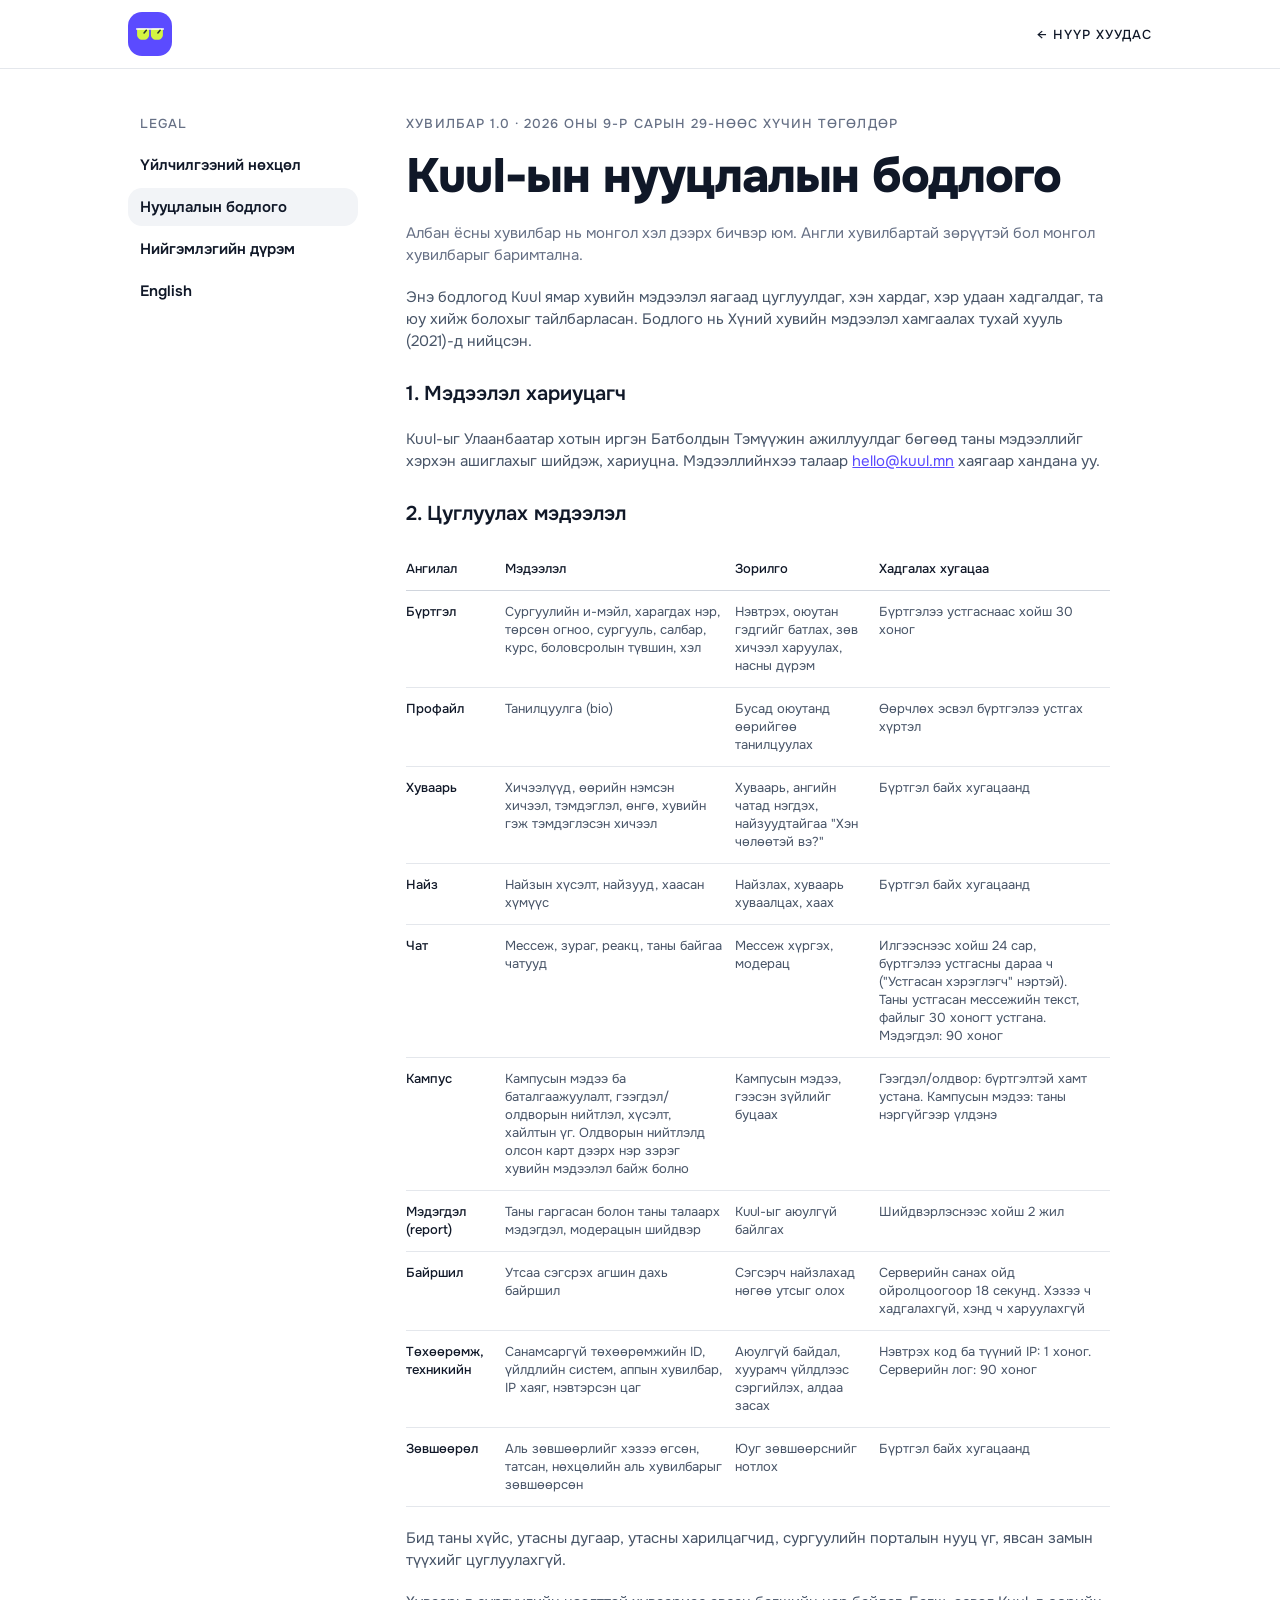
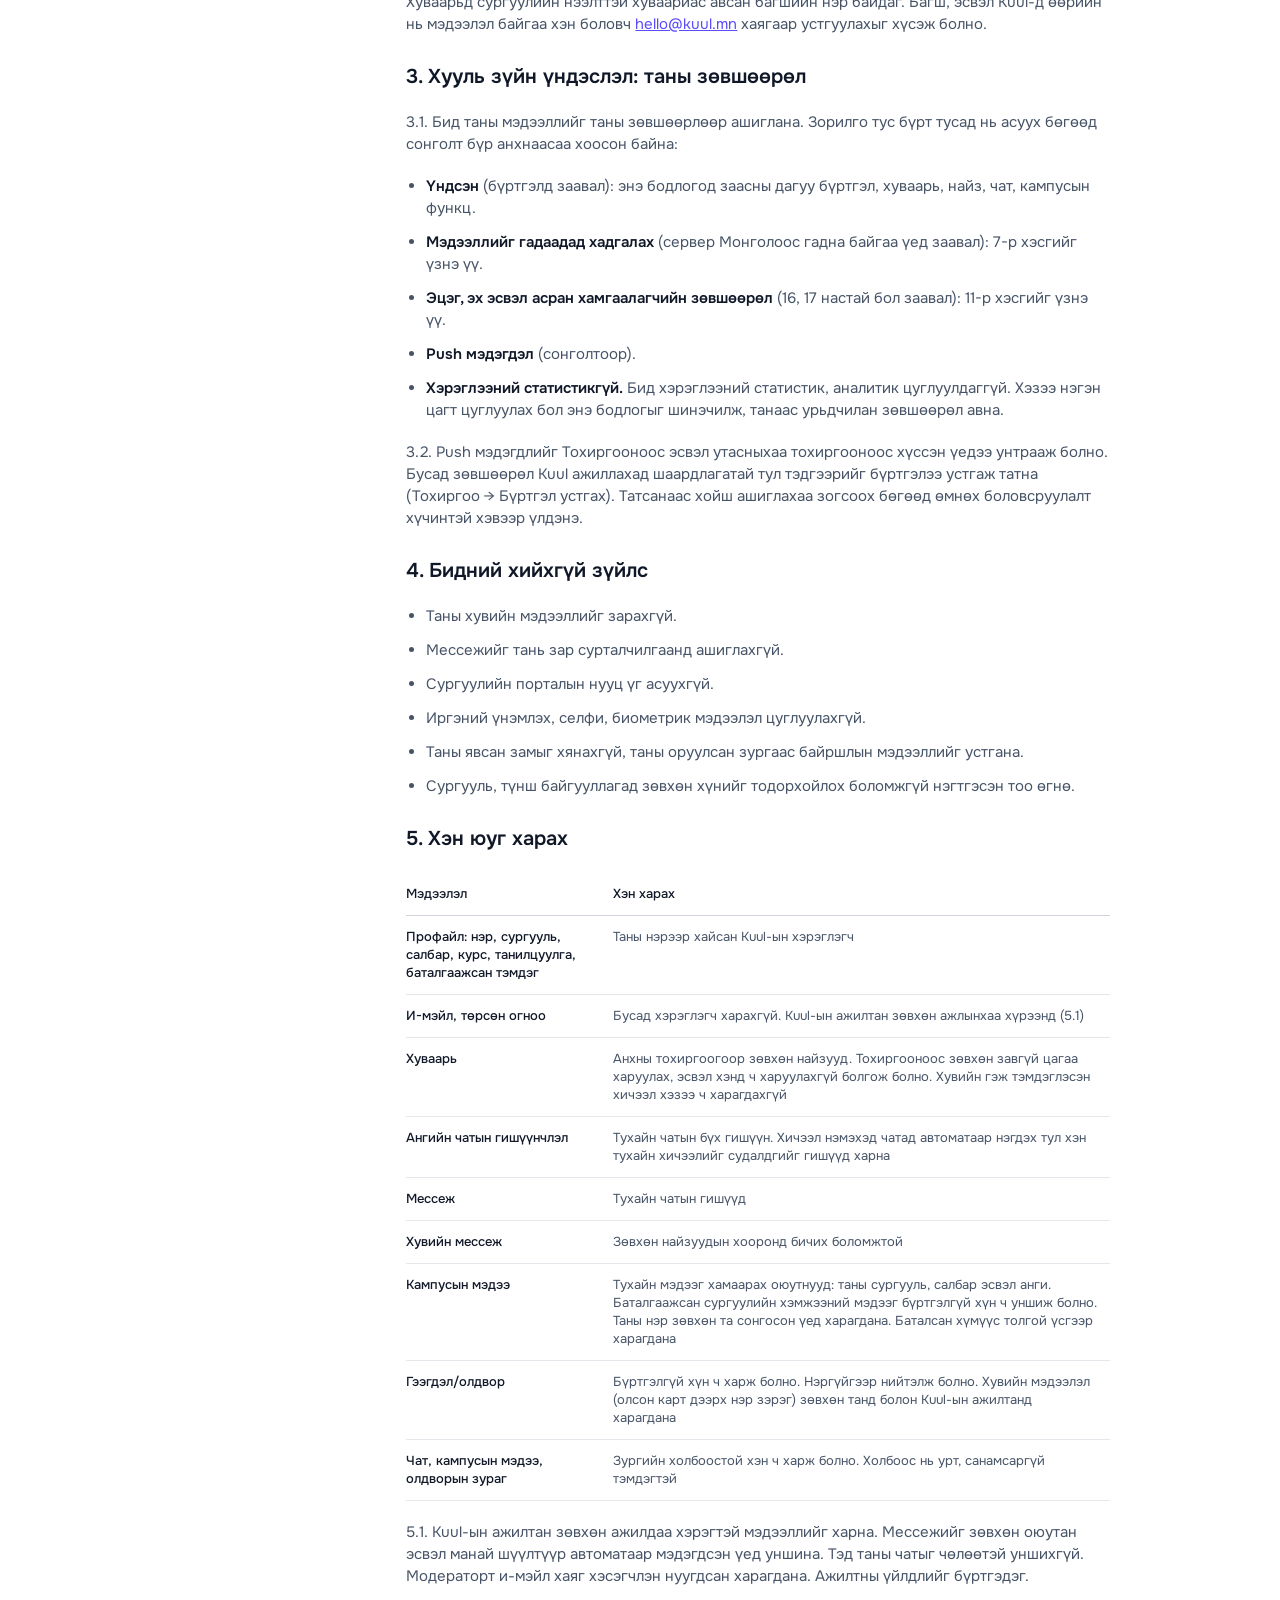
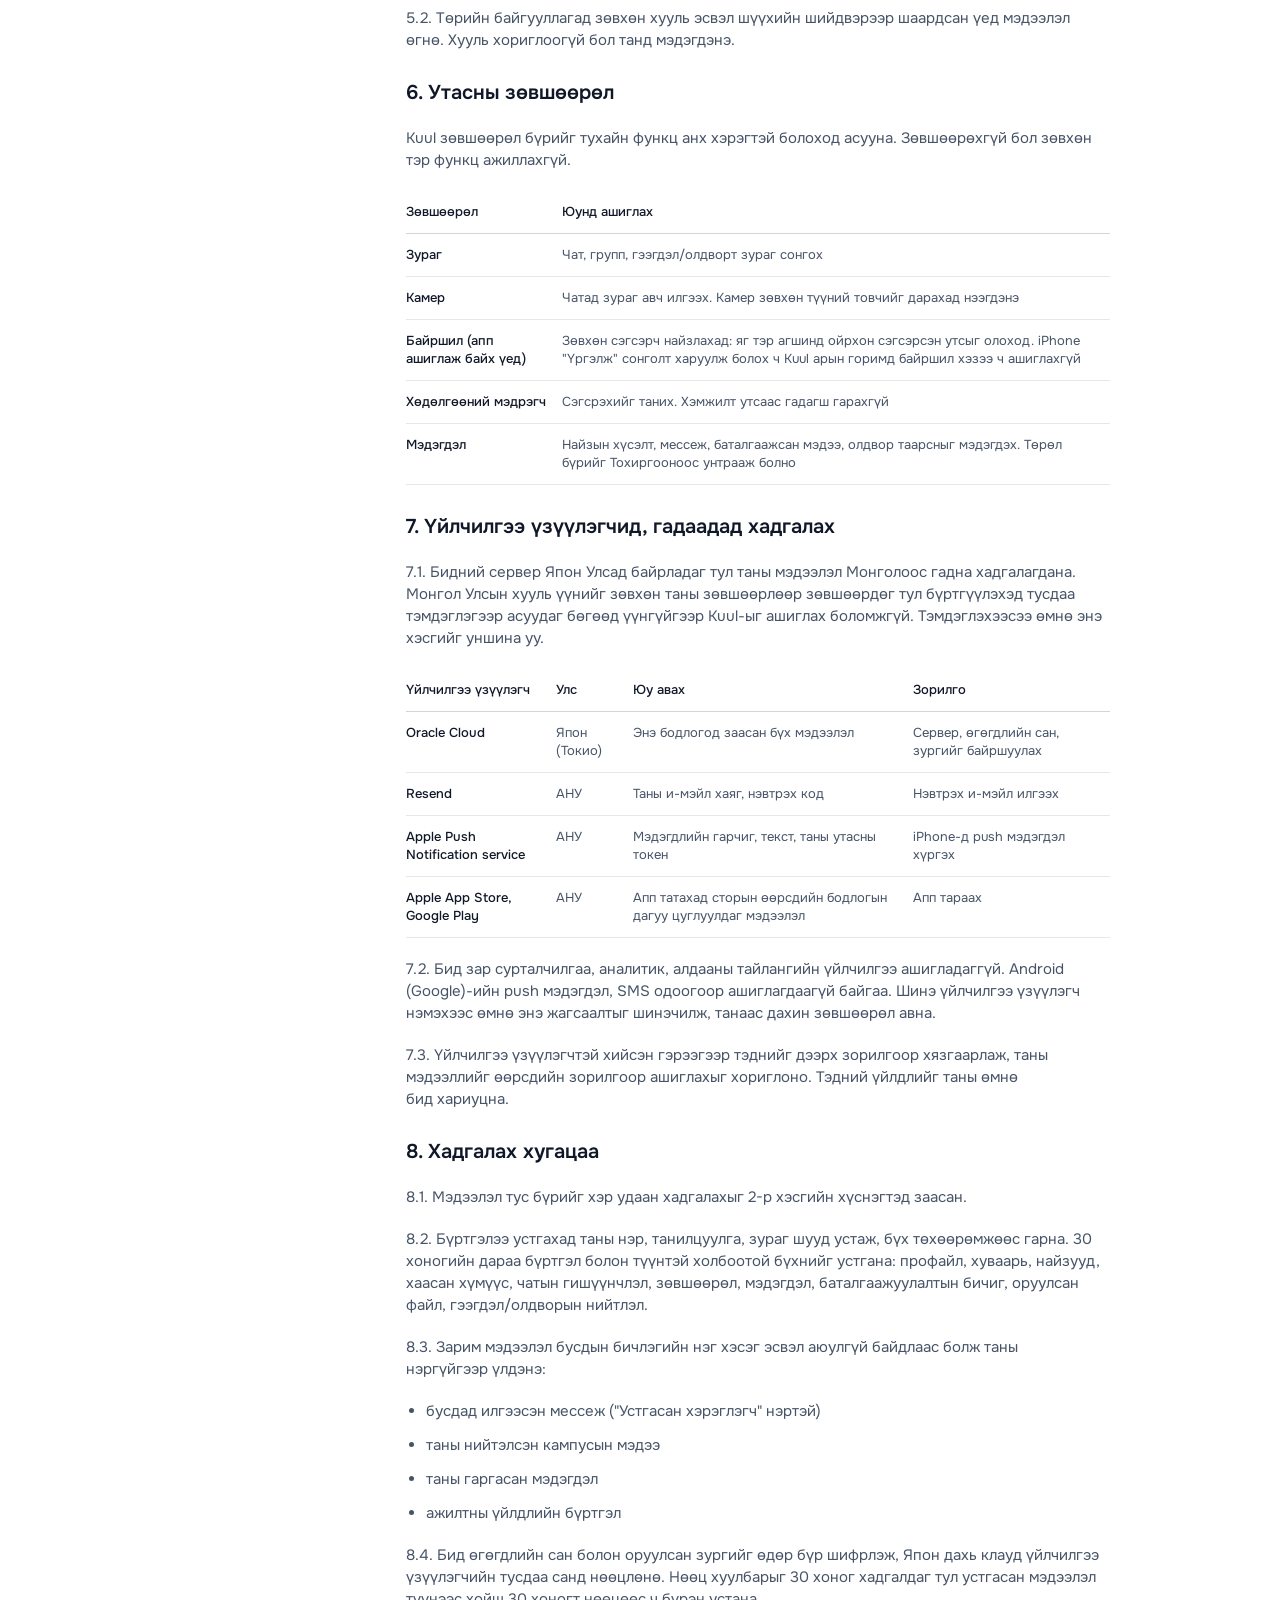
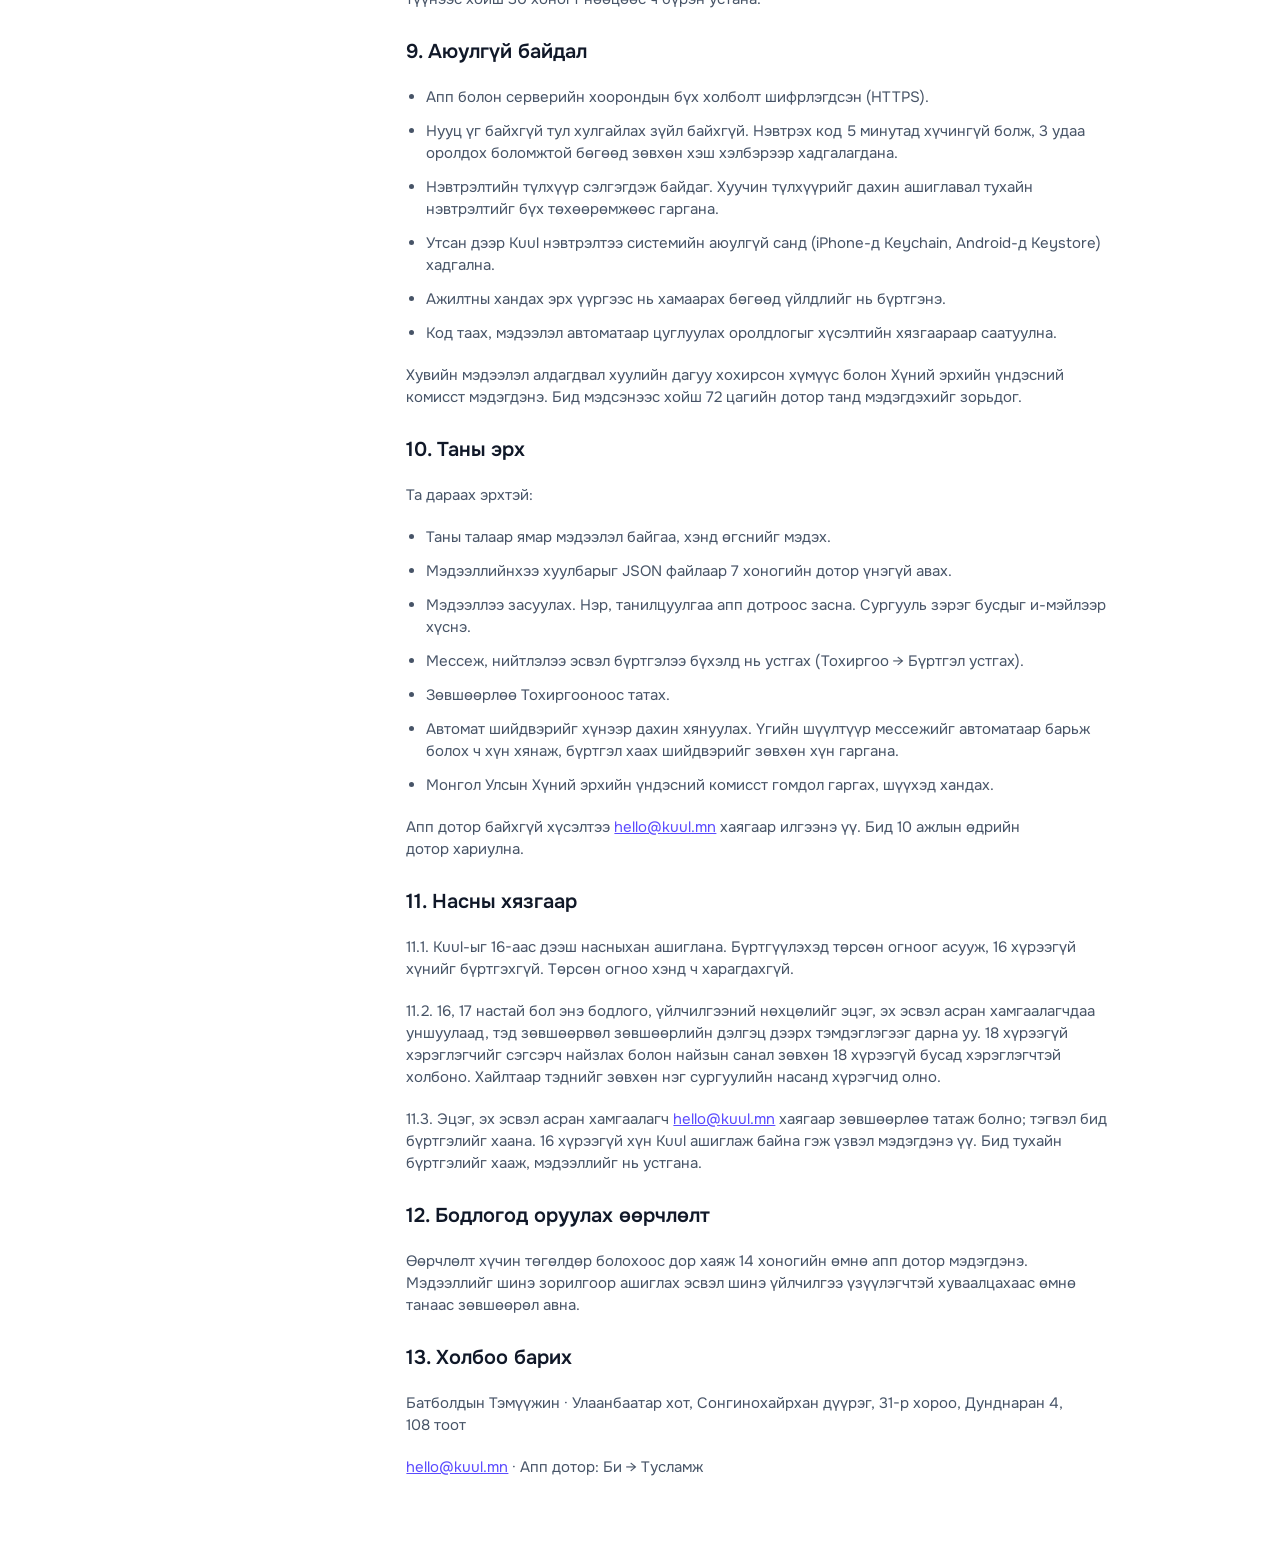
==== commit 5ba53cc7: "Privacy: the no-analytics line as in the doc Co-Authored-By: Claude Opus 5.5 <noreply@anthropic.com>" ====
--- a/privacy/index.html
+++ b/privacy/index.html
@@ -43,8 +43,7 @@
 <p>Хуваарьд сургуулийн нээлттэй хуваариас авсан багшийн нэр байдаг. Багш, эсвэл Kuul-д өөрийн нь мэдээлэл байгаа хэн боловч <a href="mailto:hello@kuul.mn">hello@kuul.mn</a> хаягаар устгуулахыг хүсэж болно.</p>
 <h2 id="s3">3. Хууль зүйн үндэслэл: таны зөвшөөрөл</h2>
 <p>3.1. Бид таны мэдээллийг таны зөвшөөрлөөр ашиглана. Зорилго тус бүрт тусад нь асуух бөгөөд сонголт бүр анхнаасаа хоосон байна:</p>
-<ul><li><strong>Үндсэн</strong> (бүртгэлд заавал): энэ бодлогод заасны дагуу бүртгэл, хуваарь, найз, чат, кампусын функц.</li><li><strong>Мэдээллийг гадаадад хадгалах</strong> (сервер Монголоос гадна байгаа үед заавал): 7-р хэсгийг үзнэ үү.</li><li><strong>Эцэг, эх эсвэл асран хамгаалагчийн зөвшөөрөл</strong> (16, 17 настай бол заавал): 11-р хэсгийг үзнэ үү.</li><li><strong>Push мэдэгдэл</strong> (сонголтоор).</li></ul>
-<p>Бид хэрэглээний статистик, аналитик цуглуулдаггүй. Хэзээ нэгэн цагт цуглуулах бол энэ бодлогыг шинэчилж, танаас урьдчилан зөвшөөрөл авна.</p>
+<ul><li><strong>Үндсэн</strong> (бүртгэлд заавал): энэ бодлогод заасны дагуу бүртгэл, хуваарь, найз, чат, кампусын функц.</li><li><strong>Мэдээллийг гадаадад хадгалах</strong> (сервер Монголоос гадна байгаа үед заавал): 7-р хэсгийг үзнэ үү.</li><li><strong>Эцэг, эх эсвэл асран хамгаалагчийн зөвшөөрөл</strong> (16, 17 настай бол заавал): 11-р хэсгийг үзнэ үү.</li><li><strong>Push мэдэгдэл</strong> (сонголтоор).</li><li><strong>Хэрэглээний статистикгүй.</strong> Бид хэрэглээний статистик, аналитик цуглуулдаггүй. Хэзээ нэгэн цагт цуглуулах бол энэ бодлогыг шинэчилж, танаас урьдчилан зөвшөөрөл авна.</li></ul>
 <p>3.2. Push мэдэгдлийг Тохиргооноос эсвэл утасныхаа тохиргооноос хүссэн үедээ унтрааж болно. Бусад зөвшөөрөл Kuul ажиллахад шаардлагатай тул тэдгээрийг бүртгэлээ устгаж татна (Тохиргоо → Бүртгэл устгах). Татсанаас хойш ашиглахаа зогсоох бөгөөд өмнөх боловсруулалт хүчинтэй хэвээр үлдэнэ.</p>
 <h2 id="s4">4. Бидний хийхгүй зүйлс</h2>
 <ul><li>Таны хувийн мэдээллийг зарахгүй.</li><li>Мессежийг тань зар сурталчилгаанд ашиглахгүй.</li><li>Сургуулийн порталын нууц үг асуухгүй.</li><li>Иргэний үнэмлэх, селфи, биометрик мэдээлэл цуглуулахгүй.</li><li>Таны явсан замыг хянахгүй, таны оруулсан зургаас байршлын мэдээллийг устгана.</li><li>Сургууль, түнш байгууллагад зөвхөн хүнийг тодорхойлох боломжгүй нэгтгэсэн тоо өгнө.</li></ul>
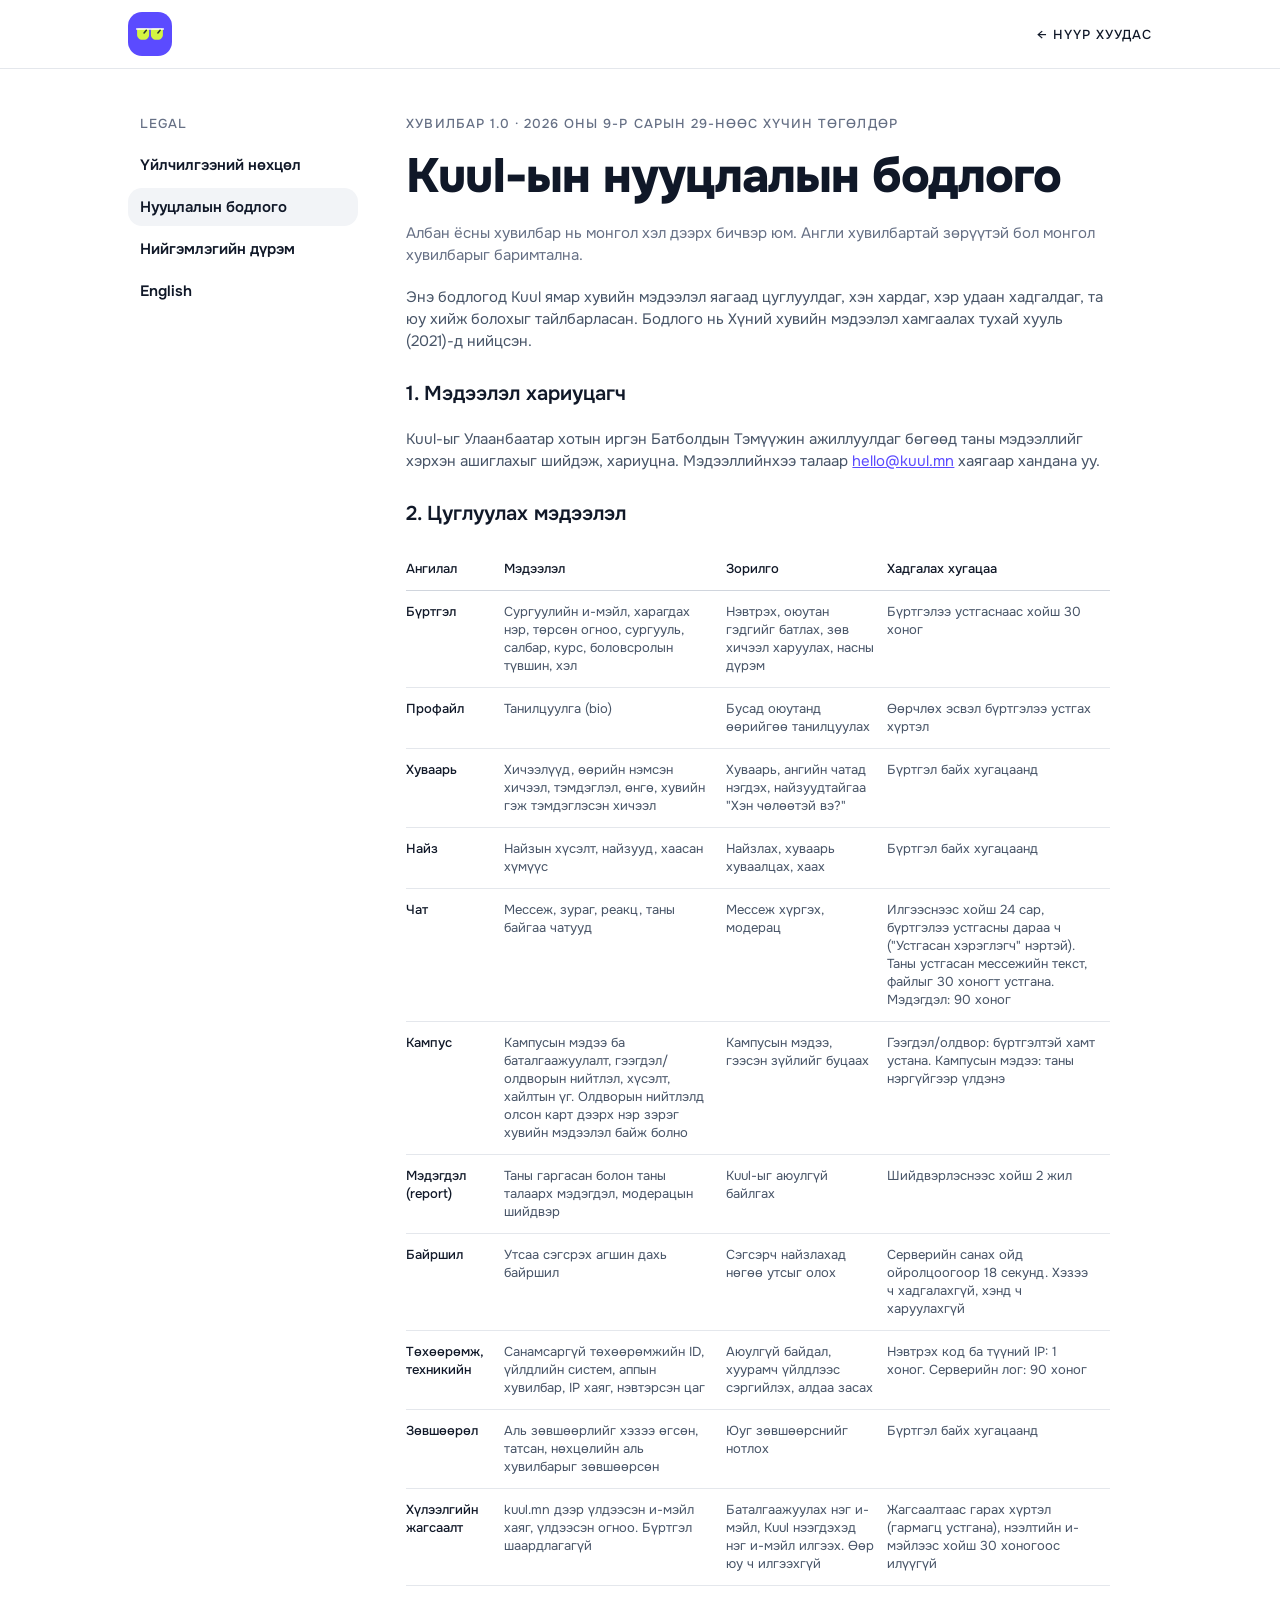
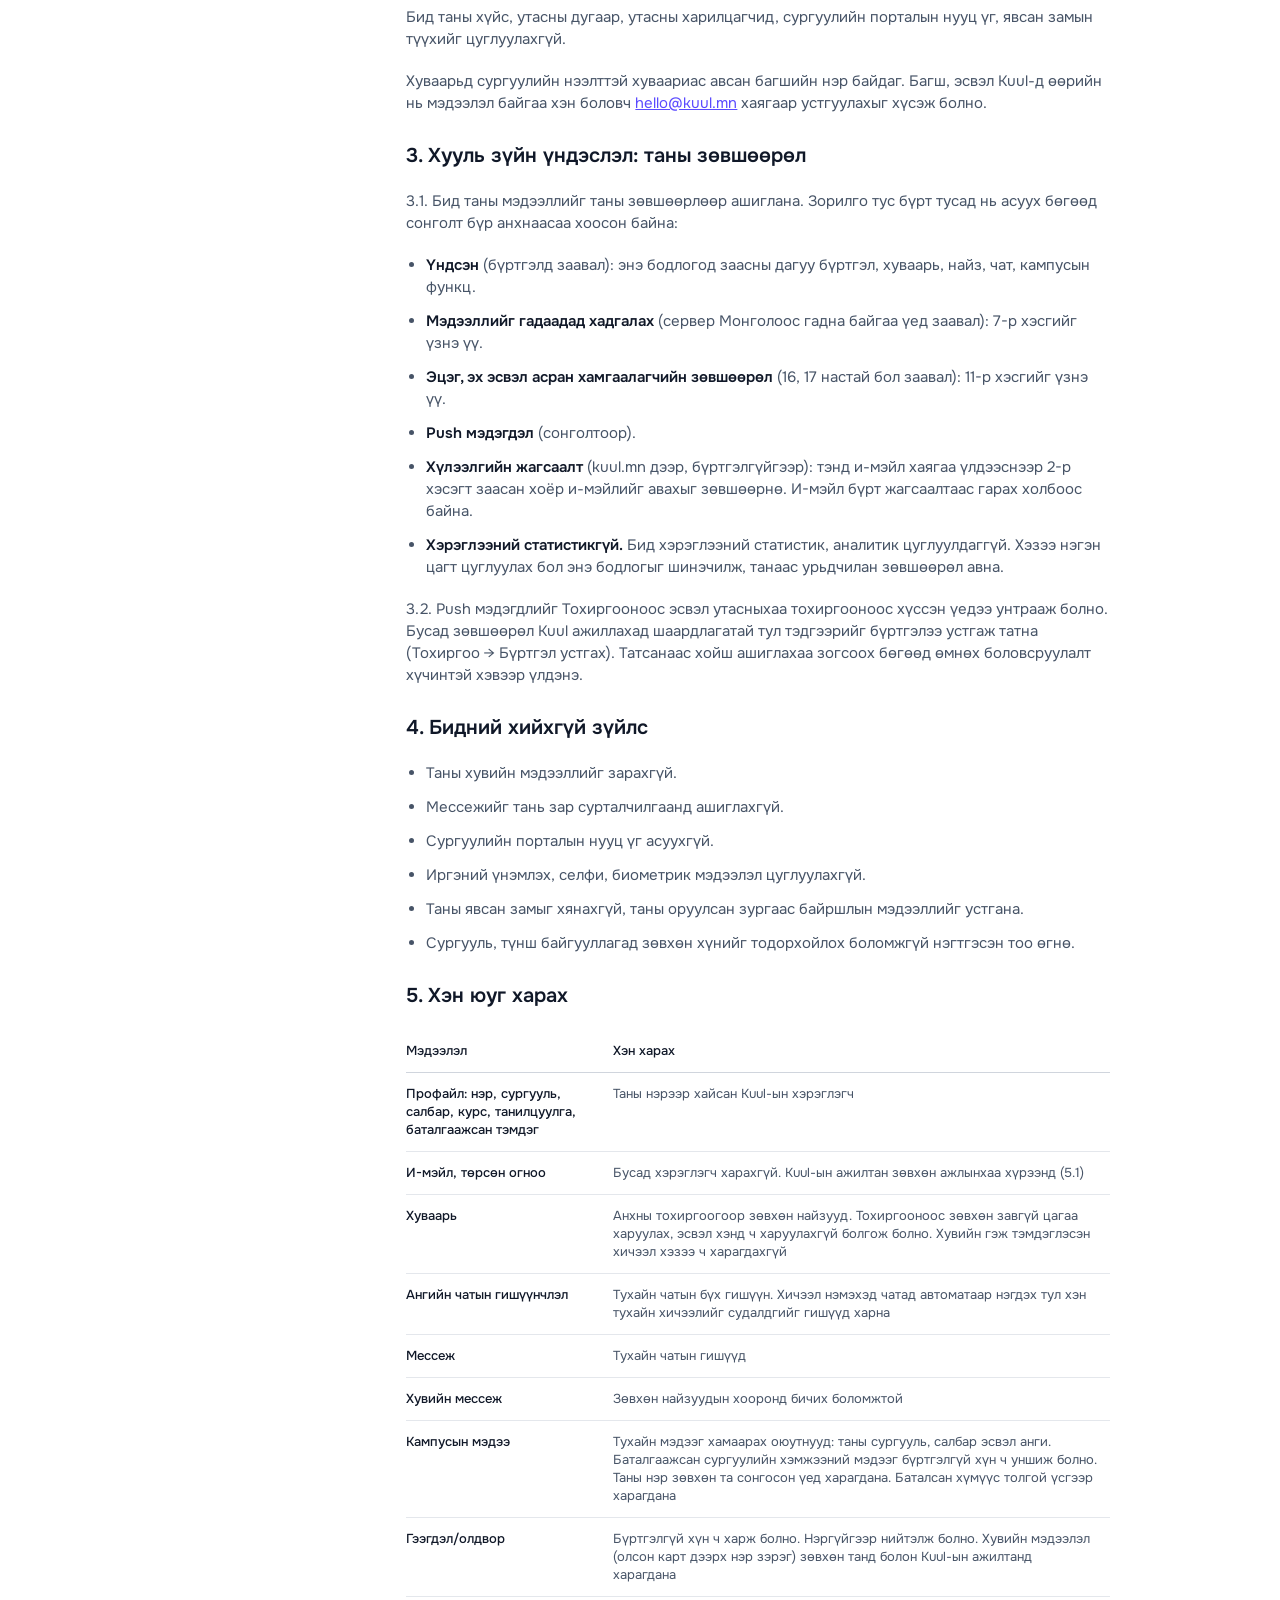
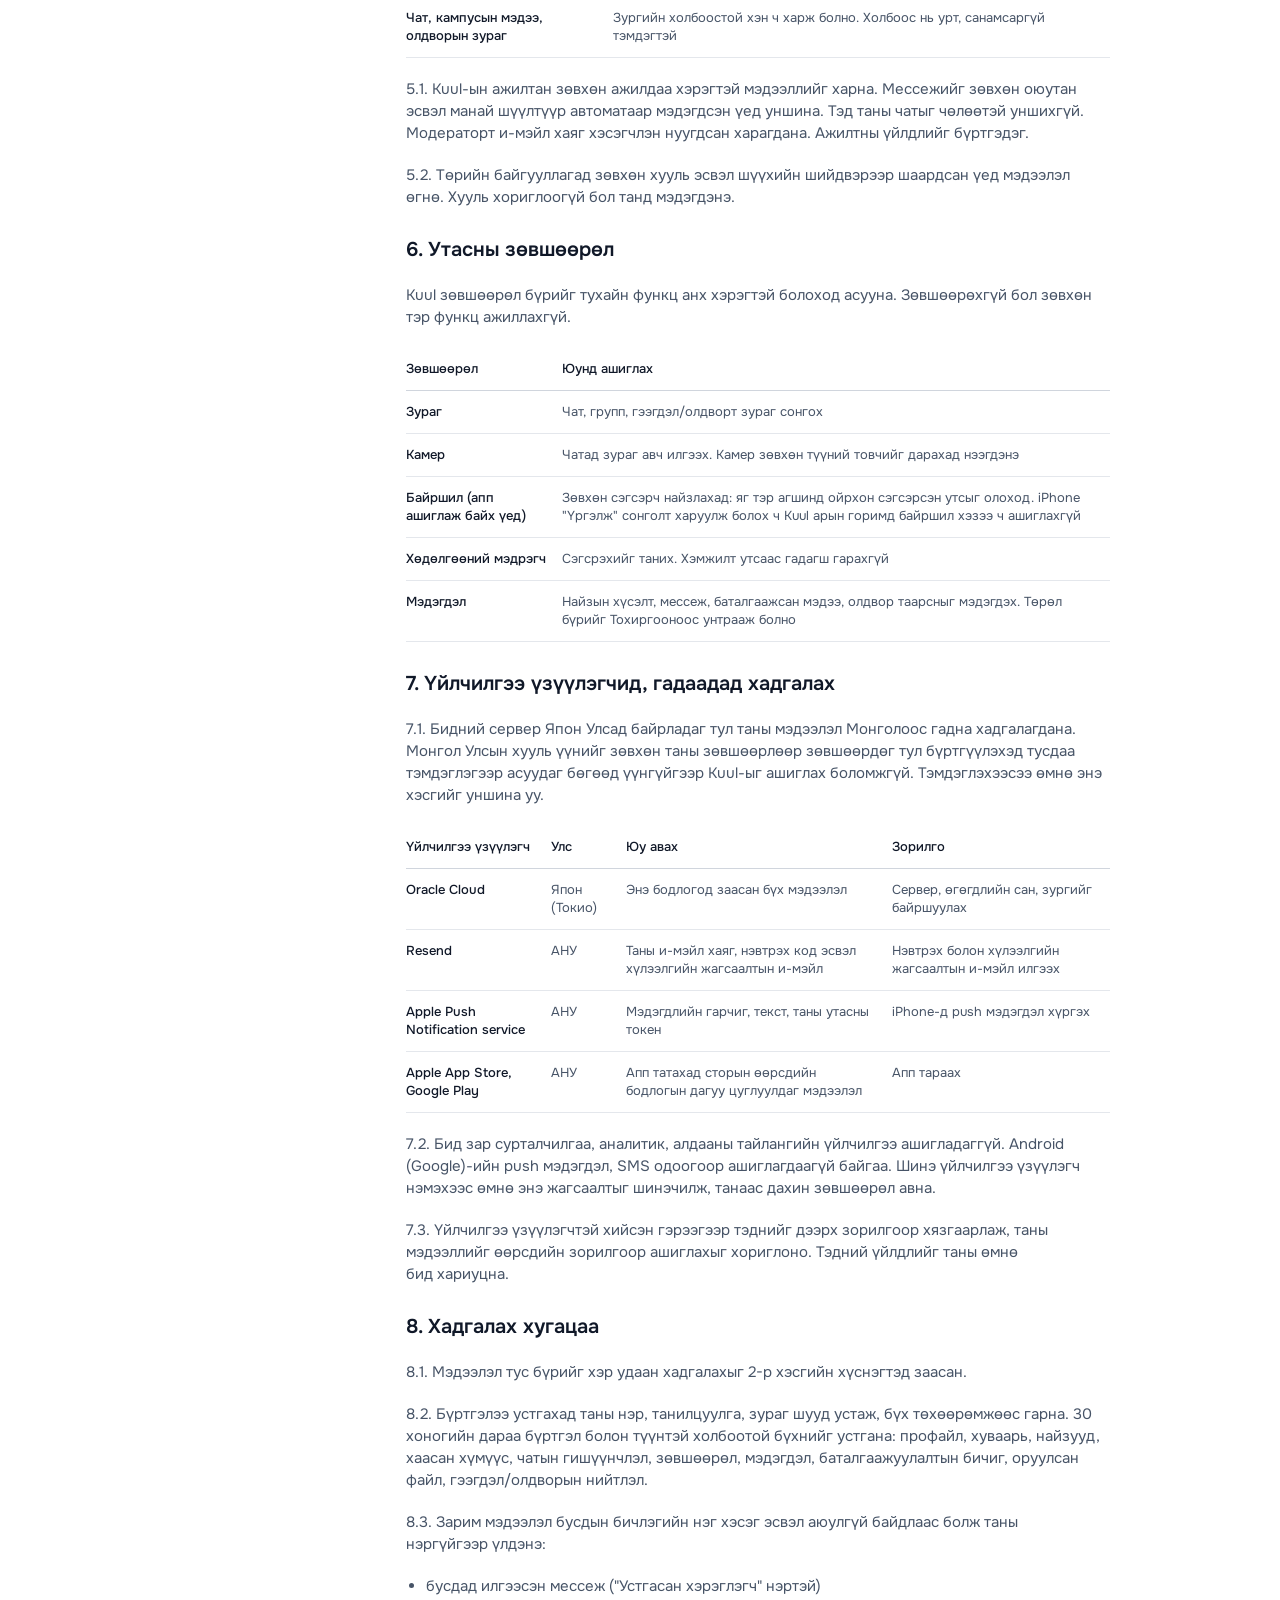
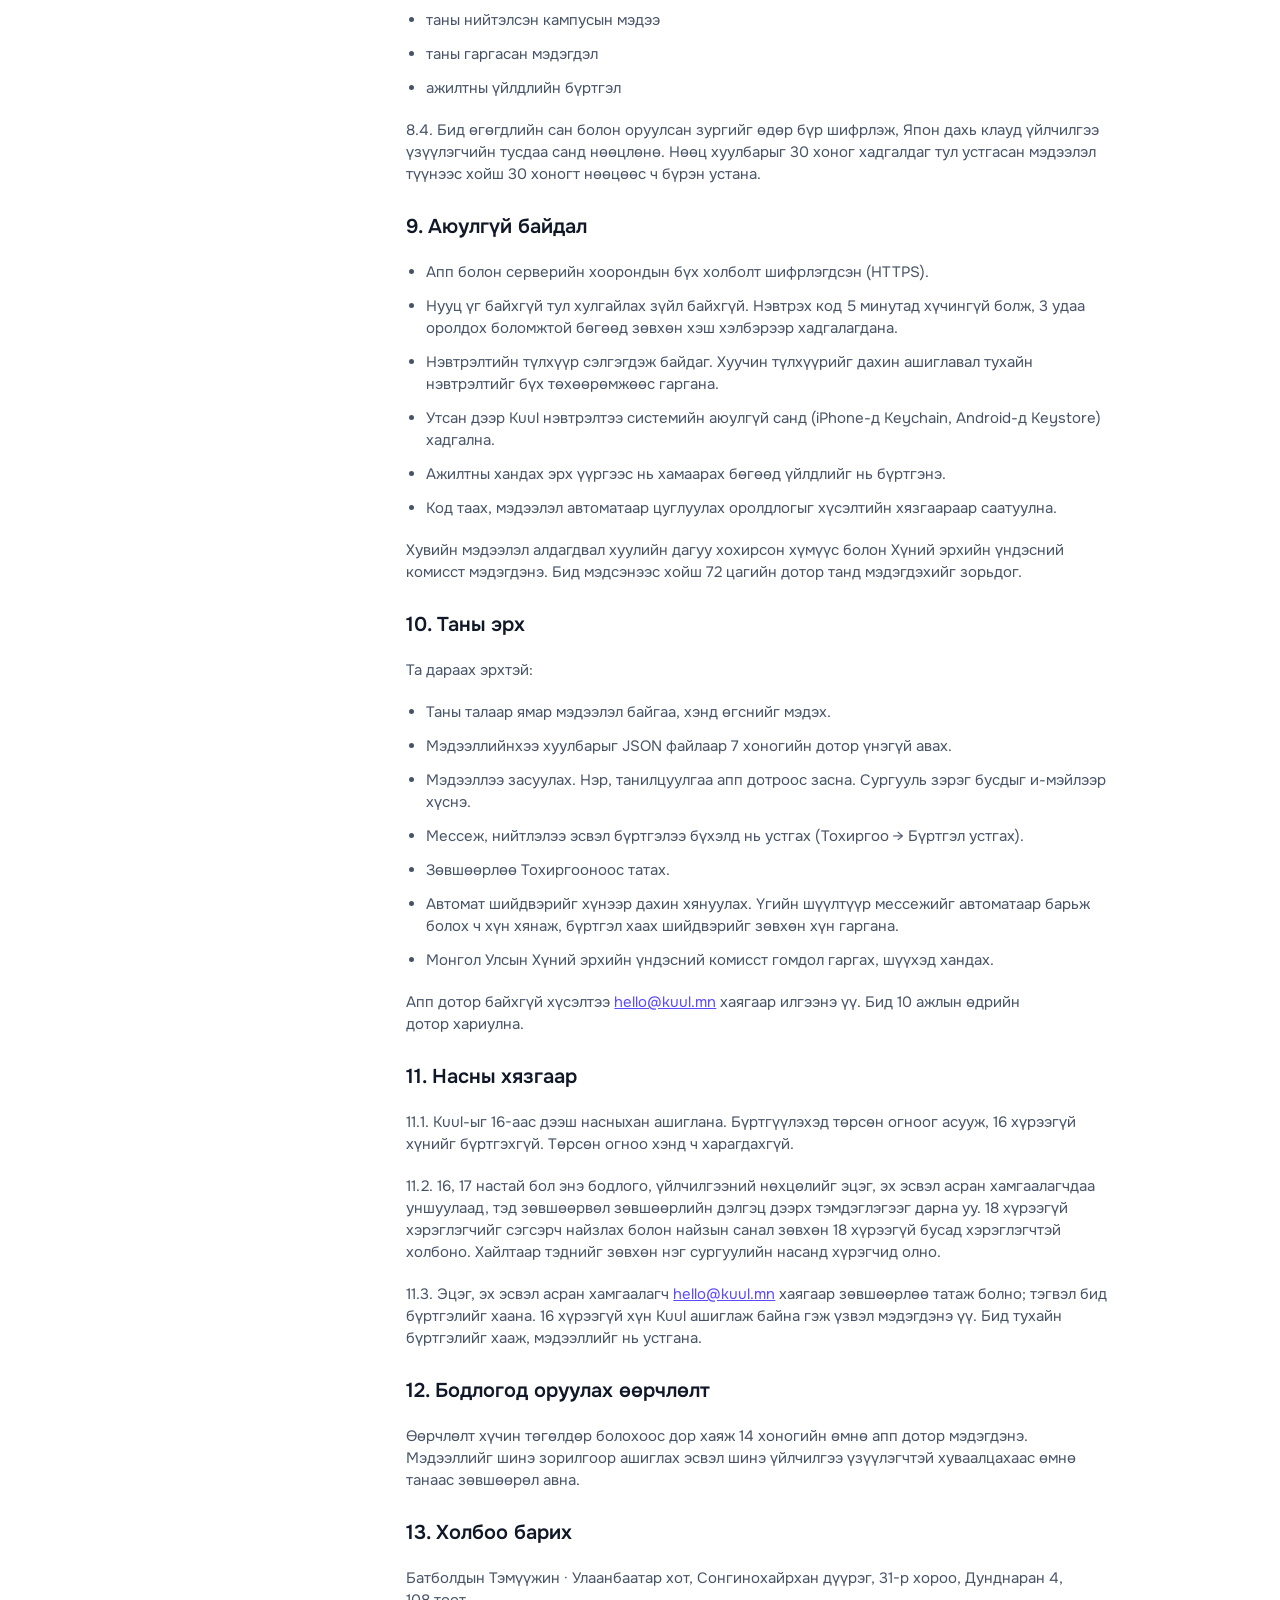
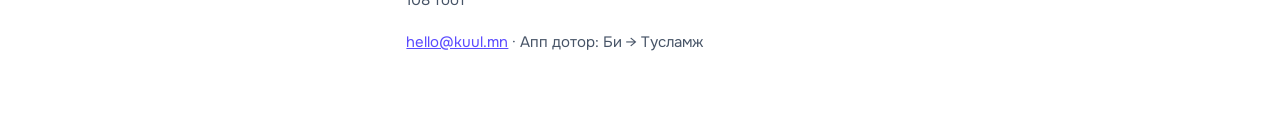
==== commit 434b2c7a: ""Нээгдэхэд мэдэгд" opens an email field for the waitlist Every "Нээгдэхэд мэдэгд" button scrolls to " ====
--- a/privacy/index.html
+++ b/privacy/index.html
@@ -38,12 +38,12 @@
 <h2 id="s1">1. Мэдээлэл хариуцагч</h2>
 <p>Kuul-ыг Улаанбаатар хотын иргэн Батболдын Тэмүүжин ажиллуулдаг бөгөөд таны мэдээллийг хэрхэн ашиглахыг шийдэж, хариуцна. Мэдээллийнхээ талаар <a href="mailto:hello@kuul.mn">hello@kuul.mn</a> хаягаар хандана уу.</p>
 <h2 id="s2">2. Цуглуулах мэдээлэл</h2>
-<div class="table-wrap"><table><thead><tr><th>Ангилал</th><th>Мэдээлэл</th><th>Зорилго</th><th>Хадгалах хугацаа</th></tr></thead><tbody><tr><td>Бүртгэл</td><td>Сургуулийн и-мэйл, харагдах нэр, төрсөн огноо, сургууль, салбар, курс, боловсролын түвшин, хэл</td><td>Нэвтрэх, оюутан гэдгийг батлах, зөв хичээл харуулах, насны дүрэм</td><td>Бүртгэлээ устгаснаас хойш 30 хоног</td></tr><tr><td>Профайл</td><td>Танилцуулга (bio)</td><td>Бусад оюутанд өөрийгөө танилцуулах</td><td>Өөрчлөх эсвэл бүртгэлээ устгах хүртэл</td></tr><tr><td>Хуваарь</td><td>Хичээлүүд, өөрийн нэмсэн хичээл, тэмдэглэл, өнгө, хувийн гэж тэмдэглэсэн хичээл</td><td>Хуваарь, ангийн чатад нэгдэх, найзуудтайгаа "Хэн чөлөөтэй вэ?"</td><td>Бүртгэл байх хугацаанд</td></tr><tr><td>Найз</td><td>Найзын хүсэлт, найзууд, хаасан хүмүүс</td><td>Найзлах, хуваарь хуваалцах, хаах</td><td>Бүртгэл байх хугацаанд</td></tr><tr><td>Чат</td><td>Мессеж, зураг, реакц, таны байгаа чатууд</td><td>Мессеж хүргэх, модерац</td><td>Илгээснээс хойш 24 сар, бүртгэлээ устгасны дараа ч ("Устгасан хэрэглэгч" нэртэй). Таны устгасан мессежийн текст, файлыг 30 хоногт устгана. Мэдэгдэл: 90 хоног</td></tr><tr><td>Кампус</td><td>Кампусын мэдээ ба баталгаажуулалт, гээгдэл/олдворын нийтлэл, хүсэлт, хайлтын үг. Олдворын нийтлэлд олсон карт дээрх нэр зэрэг хувийн мэдээлэл байж болно</td><td>Кампусын мэдээ, гээсэн зүйлийг буцаах</td><td>Гээгдэл/олдвор: бүртгэлтэй хамт устана. Кампусын мэдээ: таны нэргүйгээр үлдэнэ</td></tr><tr><td>Мэдэгдэл (report)</td><td>Таны гаргасан болон таны талаарх мэдэгдэл, модерацын шийдвэр</td><td>Kuul-ыг аюулгүй байлгах</td><td>Шийдвэрлэснээс хойш 2 жил</td></tr><tr><td>Байршил</td><td>Утсаа сэгсрэх агшин дахь байршил</td><td>Сэгсэрч найзлахад нөгөө утсыг олох</td><td>Серверийн санах ойд ойролцоогоор 18 секунд. Хэзээ ч хадгалахгүй, хэнд ч харуулахгүй</td></tr><tr><td>Төхөөрөмж, техникийн</td><td>Санамсаргүй төхөөрөмжийн ID, үйлдлийн систем, аппын хувилбар, IP хаяг, нэвтэрсэн цаг</td><td>Аюулгүй байдал, хуурамч үйлдлээс сэргийлэх, алдаа засах</td><td>Нэвтрэх код ба түүний IP: 1 хоног. Серверийн лог: 90 хоног</td></tr><tr><td>Зөвшөөрөл</td><td>Аль зөвшөөрлийг хэзээ өгсөн, татсан, нөхцөлийн аль хувилбарыг зөвшөөрсөн</td><td>Юуг зөвшөөрснийг нотлох</td><td>Бүртгэл байх хугацаанд</td></tr></tbody></table></div>
+<div class="table-wrap"><table><thead><tr><th>Ангилал</th><th>Мэдээлэл</th><th>Зорилго</th><th>Хадгалах хугацаа</th></tr></thead><tbody><tr><td>Бүртгэл</td><td>Сургуулийн и-мэйл, харагдах нэр, төрсөн огноо, сургууль, салбар, курс, боловсролын түвшин, хэл</td><td>Нэвтрэх, оюутан гэдгийг батлах, зөв хичээл харуулах, насны дүрэм</td><td>Бүртгэлээ устгаснаас хойш 30 хоног</td></tr><tr><td>Профайл</td><td>Танилцуулга (bio)</td><td>Бусад оюутанд өөрийгөө танилцуулах</td><td>Өөрчлөх эсвэл бүртгэлээ устгах хүртэл</td></tr><tr><td>Хуваарь</td><td>Хичээлүүд, өөрийн нэмсэн хичээл, тэмдэглэл, өнгө, хувийн гэж тэмдэглэсэн хичээл</td><td>Хуваарь, ангийн чатад нэгдэх, найзуудтайгаа "Хэн чөлөөтэй вэ?"</td><td>Бүртгэл байх хугацаанд</td></tr><tr><td>Найз</td><td>Найзын хүсэлт, найзууд, хаасан хүмүүс</td><td>Найзлах, хуваарь хуваалцах, хаах</td><td>Бүртгэл байх хугацаанд</td></tr><tr><td>Чат</td><td>Мессеж, зураг, реакц, таны байгаа чатууд</td><td>Мессеж хүргэх, модерац</td><td>Илгээснээс хойш 24 сар, бүртгэлээ устгасны дараа ч ("Устгасан хэрэглэгч" нэртэй). Таны устгасан мессежийн текст, файлыг 30 хоногт устгана. Мэдэгдэл: 90 хоног</td></tr><tr><td>Кампус</td><td>Кампусын мэдээ ба баталгаажуулалт, гээгдэл/олдворын нийтлэл, хүсэлт, хайлтын үг. Олдворын нийтлэлд олсон карт дээрх нэр зэрэг хувийн мэдээлэл байж болно</td><td>Кампусын мэдээ, гээсэн зүйлийг буцаах</td><td>Гээгдэл/олдвор: бүртгэлтэй хамт устана. Кампусын мэдээ: таны нэргүйгээр үлдэнэ</td></tr><tr><td>Мэдэгдэл (report)</td><td>Таны гаргасан болон таны талаарх мэдэгдэл, модерацын шийдвэр</td><td>Kuul-ыг аюулгүй байлгах</td><td>Шийдвэрлэснээс хойш 2 жил</td></tr><tr><td>Байршил</td><td>Утсаа сэгсрэх агшин дахь байршил</td><td>Сэгсэрч найзлахад нөгөө утсыг олох</td><td>Серверийн санах ойд ойролцоогоор 18 секунд. Хэзээ ч хадгалахгүй, хэнд ч харуулахгүй</td></tr><tr><td>Төхөөрөмж, техникийн</td><td>Санамсаргүй төхөөрөмжийн ID, үйлдлийн систем, аппын хувилбар, IP хаяг, нэвтэрсэн цаг</td><td>Аюулгүй байдал, хуурамч үйлдлээс сэргийлэх, алдаа засах</td><td>Нэвтрэх код ба түүний IP: 1 хоног. Серверийн лог: 90 хоног</td></tr><tr><td>Зөвшөөрөл</td><td>Аль зөвшөөрлийг хэзээ өгсөн, татсан, нөхцөлийн аль хувилбарыг зөвшөөрсөн</td><td>Юуг зөвшөөрснийг нотлох</td><td>Бүртгэл байх хугацаанд</td></tr><tr><td>Хүлээлгийн жагсаалт</td><td>kuul.mn дээр үлдээсэн и-мэйл хаяг, үлдээсэн огноо. Бүртгэл шаардлагагүй</td><td>Баталгаажуулах нэг и-мэйл, Kuul нээгдэхэд нэг и-мэйл илгээх. Өөр юу ч илгээхгүй</td><td>Жагсаалтаас гарах хүртэл (гармагц устгана), нээлтийн и-мэйлээс хойш 30 хоногоос илүүгүй</td></tr></tbody></table></div>
 <p>Бид таны хүйс, утасны дугаар, утасны харилцагчид, сургуулийн порталын нууц үг, явсан замын түүхийг цуглуулахгүй.</p>
 <p>Хуваарьд сургуулийн нээлттэй хуваариас авсан багшийн нэр байдаг. Багш, эсвэл Kuul-д өөрийн нь мэдээлэл байгаа хэн боловч <a href="mailto:hello@kuul.mn">hello@kuul.mn</a> хаягаар устгуулахыг хүсэж болно.</p>
 <h2 id="s3">3. Хууль зүйн үндэслэл: таны зөвшөөрөл</h2>
 <p>3.1. Бид таны мэдээллийг таны зөвшөөрлөөр ашиглана. Зорилго тус бүрт тусад нь асуух бөгөөд сонголт бүр анхнаасаа хоосон байна:</p>
-<ul><li><strong>Үндсэн</strong> (бүртгэлд заавал): энэ бодлогод заасны дагуу бүртгэл, хуваарь, найз, чат, кампусын функц.</li><li><strong>Мэдээллийг гадаадад хадгалах</strong> (сервер Монголоос гадна байгаа үед заавал): 7-р хэсгийг үзнэ үү.</li><li><strong>Эцэг, эх эсвэл асран хамгаалагчийн зөвшөөрөл</strong> (16, 17 настай бол заавал): 11-р хэсгийг үзнэ үү.</li><li><strong>Push мэдэгдэл</strong> (сонголтоор).</li><li><strong>Хэрэглээний статистикгүй.</strong> Бид хэрэглээний статистик, аналитик цуглуулдаггүй. Хэзээ нэгэн цагт цуглуулах бол энэ бодлогыг шинэчилж, танаас урьдчилан зөвшөөрөл авна.</li></ul>
+<ul><li><strong>Үндсэн</strong> (бүртгэлд заавал): энэ бодлогод заасны дагуу бүртгэл, хуваарь, найз, чат, кампусын функц.</li><li><strong>Мэдээллийг гадаадад хадгалах</strong> (сервер Монголоос гадна байгаа үед заавал): 7-р хэсгийг үзнэ үү.</li><li><strong>Эцэг, эх эсвэл асран хамгаалагчийн зөвшөөрөл</strong> (16, 17 настай бол заавал): 11-р хэсгийг үзнэ үү.</li><li><strong>Push мэдэгдэл</strong> (сонголтоор).</li><li><strong>Хүлээлгийн жагсаалт</strong> (kuul.mn дээр, бүртгэлгүйгээр): тэнд и-мэйл хаягаа үлдээснээр 2-р хэсэгт заасан хоёр и-мэйлийг авахыг зөвшөөрнө. И-мэйл бүрт жагсаалтаас гарах холбоос байна.</li><li><strong>Хэрэглээний статистикгүй.</strong> Бид хэрэглээний статистик, аналитик цуглуулдаггүй. Хэзээ нэгэн цагт цуглуулах бол энэ бодлогыг шинэчилж, танаас урьдчилан зөвшөөрөл авна.</li></ul>
 <p>3.2. Push мэдэгдлийг Тохиргооноос эсвэл утасныхаа тохиргооноос хүссэн үедээ унтрааж болно. Бусад зөвшөөрөл Kuul ажиллахад шаардлагатай тул тэдгээрийг бүртгэлээ устгаж татна (Тохиргоо → Бүртгэл устгах). Татсанаас хойш ашиглахаа зогсоох бөгөөд өмнөх боловсруулалт хүчинтэй хэвээр үлдэнэ.</p>
 <h2 id="s4">4. Бидний хийхгүй зүйлс</h2>
 <ul><li>Таны хувийн мэдээллийг зарахгүй.</li><li>Мессежийг тань зар сурталчилгаанд ашиглахгүй.</li><li>Сургуулийн порталын нууц үг асуухгүй.</li><li>Иргэний үнэмлэх, селфи, биометрик мэдээлэл цуглуулахгүй.</li><li>Таны явсан замыг хянахгүй, таны оруулсан зургаас байршлын мэдээллийг устгана.</li><li>Сургууль, түнш байгууллагад зөвхөн хүнийг тодорхойлох боломжгүй нэгтгэсэн тоо өгнө.</li></ul>
@@ -56,7 +56,7 @@
 <div class="table-wrap"><table><thead><tr><th>Зөвшөөрөл</th><th>Юунд ашиглах</th></tr></thead><tbody><tr><td>Зураг</td><td>Чат, групп, гээгдэл/олдворт зураг сонгох</td></tr><tr><td>Камер</td><td>Чатад зураг авч илгээх. Камер зөвхөн түүний товчийг дарахад нээгдэнэ</td></tr><tr><td>Байршил (апп ашиглаж байх үед)</td><td>Зөвхөн сэгсэрч найзлахад: яг тэр агшинд ойрхон сэгсэрсэн утсыг олоход. iPhone "Үргэлж" сонголт харуулж болох ч Kuul арын горимд байршил хэзээ ч ашиглахгүй</td></tr><tr><td>Хөдөлгөөний мэдрэгч</td><td>Сэгсрэхийг таних. Хэмжилт утсаас гадагш гарахгүй</td></tr><tr><td>Мэдэгдэл</td><td>Найзын хүсэлт, мессеж, баталгаажсан мэдээ, олдвор таарсныг мэдэгдэх. Төрөл бүрийг Тохиргооноос унтрааж болно</td></tr></tbody></table></div>
 <h2 id="s7">7. Үйлчилгээ үзүүлэгчид, гадаадад хадгалах</h2>
 <p>7.1. Бидний сервер Япон Улсад байрладаг тул таны мэдээлэл Монголоос гадна хадгалагдана. Монгол Улсын хууль үүнийг зөвхөн таны зөвшөөрлөөр зөвшөөрдөг тул бүртгүүлэхэд тусдаа тэмдэглэгээр асуудаг бөгөөд үүнгүйгээр Kuul-ыг ашиглах боломжгүй. Тэмдэглэхээсээ өмнө энэ хэсгийг уншина уу.</p>
-<div class="table-wrap"><table><thead><tr><th>Үйлчилгээ үзүүлэгч</th><th>Улс</th><th>Юу авах</th><th>Зорилго</th></tr></thead><tbody><tr><td>Oracle Cloud</td><td>Япон (Токио)</td><td>Энэ бодлогод заасан бүх мэдээлэл</td><td>Сервер, өгөгдлийн сан, зургийг байршуулах</td></tr><tr><td>Resend</td><td>АНУ</td><td>Таны и-мэйл хаяг, нэвтрэх код</td><td>Нэвтрэх и-мэйл илгээх</td></tr><tr><td>Apple Push Notification service</td><td>АНУ</td><td>Мэдэгдлийн гарчиг, текст, таны утасны токен</td><td>iPhone-д push мэдэгдэл хүргэх</td></tr><tr><td>Apple App Store, Google Play</td><td>АНУ</td><td>Апп татахад сторын өөрсдийн бодлогын дагуу цуглуулдаг мэдээлэл</td><td>Апп тараах</td></tr></tbody></table></div>
+<div class="table-wrap"><table><thead><tr><th>Үйлчилгээ үзүүлэгч</th><th>Улс</th><th>Юу авах</th><th>Зорилго</th></tr></thead><tbody><tr><td>Oracle Cloud</td><td>Япон (Токио)</td><td>Энэ бодлогод заасан бүх мэдээлэл</td><td>Сервер, өгөгдлийн сан, зургийг байршуулах</td></tr><tr><td>Resend</td><td>АНУ</td><td>Таны и-мэйл хаяг, нэвтрэх код эсвэл хүлээлгийн жагсаалтын и-мэйл</td><td>Нэвтрэх болон хүлээлгийн жагсаалтын и-мэйл илгээх</td></tr><tr><td>Apple Push Notification service</td><td>АНУ</td><td>Мэдэгдлийн гарчиг, текст, таны утасны токен</td><td>iPhone-д push мэдэгдэл хүргэх</td></tr><tr><td>Apple App Store, Google Play</td><td>АНУ</td><td>Апп татахад сторын өөрсдийн бодлогын дагуу цуглуулдаг мэдээлэл</td><td>Апп тараах</td></tr></tbody></table></div>
 <p>7.2. Бид зар сурталчилгаа, аналитик, алдааны тайлангийн үйлчилгээ ашигладаггүй. Android (Google)-ийн push мэдэгдэл, SMS одоогоор ашиглагдаагүй байгаа. Шинэ үйлчилгээ үзүүлэгч нэмэхээс өмнө энэ жагсаалтыг шинэчилж, танаас дахин зөвшөөрөл авна.</p>
 <p>7.3. Үйлчилгээ үзүүлэгчтэй хийсэн гэрээгээр тэднийг дээрх зорилгоор хязгаарлаж, таны мэдээллийг өөрсдийн зорилгоор ашиглахыг хориглоно. Тэдний үйлдлийг таны өмнө бид хариуцна.</p>
 <h2 id="s8">8. Хадгалах хугацаа</h2>
--- a/css/landing.css
+++ b/css/landing.css
@@ -308,9 +308,72 @@
   border-radius: var(--radius-full);
   background: var(--accent); color: var(--kuul-white);
   font: var(--type-body-strong); text-decoration: none;
-}
+  border: 0; cursor: pointer;
+}
+.join-cta:disabled { opacity: 0.6; cursor: progress; }
 .join-cta:hover { background: var(--accent-hover, var(--accent)); color: var(--kuul-white); }
 .join-cta .material-symbols-rounded { font-size: 20px; }
+
+/* Waitlist: the CTA opens into an email field in the same pill. */
+.waitlist { width: 100%; display: grid; justify-items: center; }
+.waitlist > * { grid-area: 1 / 1; }
+.waitlist-form, .waitlist-done { display: none; }
+.waitlist:not([data-state="closed"]) .join-cta { display: none; }
+.waitlist:not([data-state="closed"]):not([data-state="done"]) .waitlist-form { display: grid; }
+.waitlist[data-state="done"] .waitlist-done { display: flex; }
+.waitlist-form, .waitlist-done { animation: waitlist-in 0.5s var(--ease-hover) both; }
+@keyframes waitlist-in { from { opacity: 0; transform: scale(0.96); } }
+@media (prefers-reduced-motion: reduce) { .waitlist-form, .waitlist-done { animation: none; } }
+
+.waitlist-form { width: min(100%, calc(var(--space-16) * 7)); gap: var(--space-3); justify-items: center; }
+.waitlist-field {
+  width: 100%; box-sizing: border-box;
+  display: flex; align-items: center; gap: var(--space-1);
+  height: var(--control-lg); padding: var(--space-1);
+  border-radius: var(--radius-full);
+  background: var(--bg-page);
+  border: var(--border-width-hairline) solid var(--border-strong);
+  transition: border-color 0.2s ease, box-shadow 0.2s ease;
+}
+.waitlist-field:focus-within { border-color: var(--accent); box-shadow: 0 0 0 3px var(--accent-soft); }
+.waitlist[data-state="error"] .waitlist-field { border-color: var(--error); box-shadow: 0 0 0 3px var(--error-soft); }
+.waitlist-field input {
+  flex: 1; min-width: 0; height: 100%;
+  padding: 0 var(--space-2) 0 var(--space-4);
+  border: 0; outline: 0; background: transparent;
+  font: var(--type-body); font-size: var(--text-md); color: var(--text-primary);
+}
+.waitlist-field input::placeholder { color: var(--text-tertiary); }
+.waitlist-submit {
+  flex: none; height: 100%;
+  display: inline-flex; align-items: center; gap: var(--space-2);
+  padding: 0 var(--space-5);
+  border: 0; border-radius: var(--radius-full);
+  background: var(--accent); color: var(--kuul-white);
+  font: var(--type-body-strong); cursor: pointer;
+}
+.waitlist-submit:hover { background: var(--accent-hover, var(--accent)); }
+.waitlist-submit:focus-visible, .join-cta:focus-visible { outline: 2px solid var(--accent); outline-offset: 3px; }
+.waitlist-submit .material-symbols-rounded { font-size: 20px; }
+.waitlist[data-state="sending"] .waitlist-submit { opacity: 0.6; cursor: progress; }
+.join .waitlist-note { font: var(--type-caption); color: var(--text-tertiary); }
+.join .waitlist[data-state="error"] .waitlist-note { color: var(--error-text); }
+.waitlist-note a { color: inherit; }
+.waitlist-hp { position: absolute; left: -10000px; width: 1px; height: 1px; overflow: hidden; }
+.join .waitlist-done {
+  align-items: center; gap: var(--space-3);
+  min-height: var(--control-lg); padding: var(--space-3) var(--space-6); box-sizing: border-box;
+  border-radius: var(--radius-full);
+  background: var(--success-soft); color: var(--text-primary);
+  font: var(--type-body); text-align: left; outline: 0;
+}
+.waitlist-done b { font-weight: var(--weight-semibold); overflow-wrap: anywhere; }
+.waitlist-done .material-symbols-rounded { flex: none; font-size: 22px; color: var(--success); }
+.visually-hidden { position: absolute; width: 1px; height: 1px; margin: -1px; overflow: hidden; clip: rect(0 0 0 0); white-space: nowrap; }
+@media (max-width: 480px) {
+  .waitlist-submit__text { display: none; }
+  .waitlist-submit { padding: 0 var(--space-4); }
+}
 
 /* 04 Footer */
 .site-footer { background: var(--bg-surface-2); color: var(--kuul-ink); overflow: hidden; }
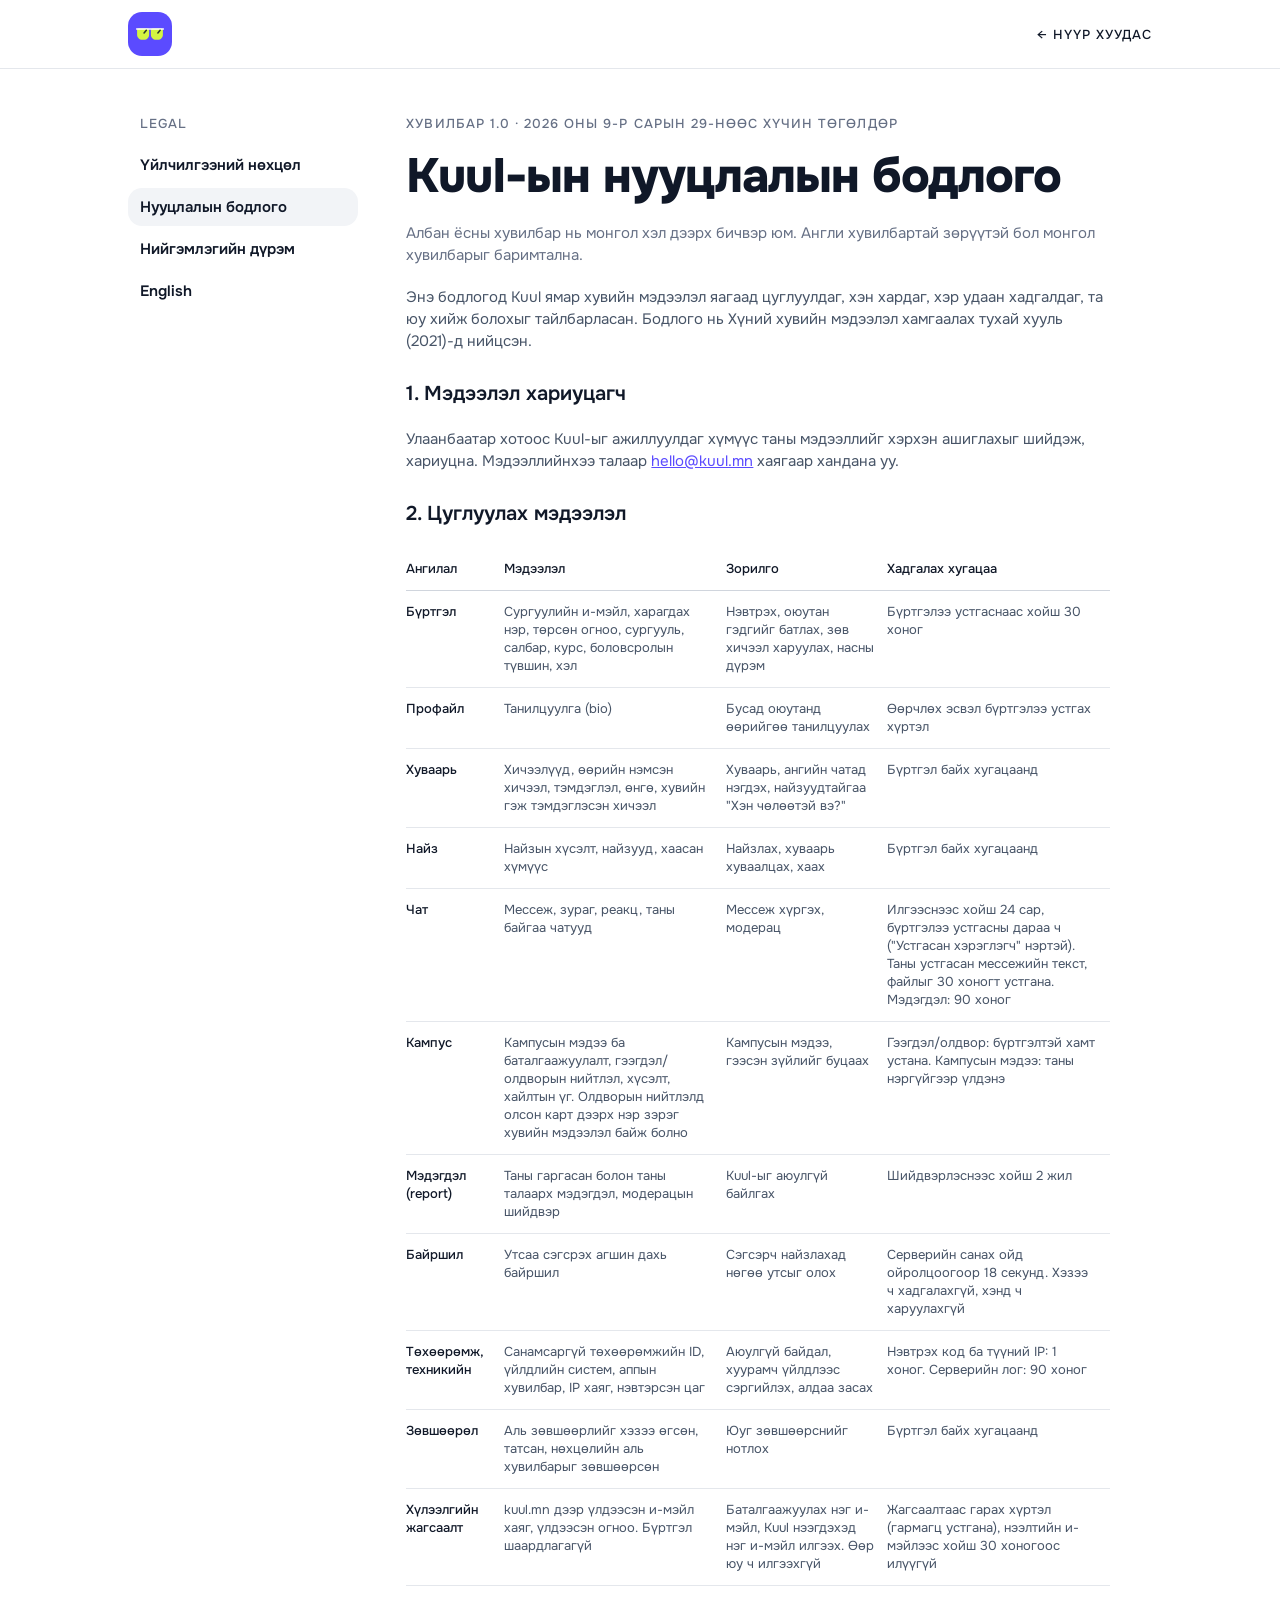
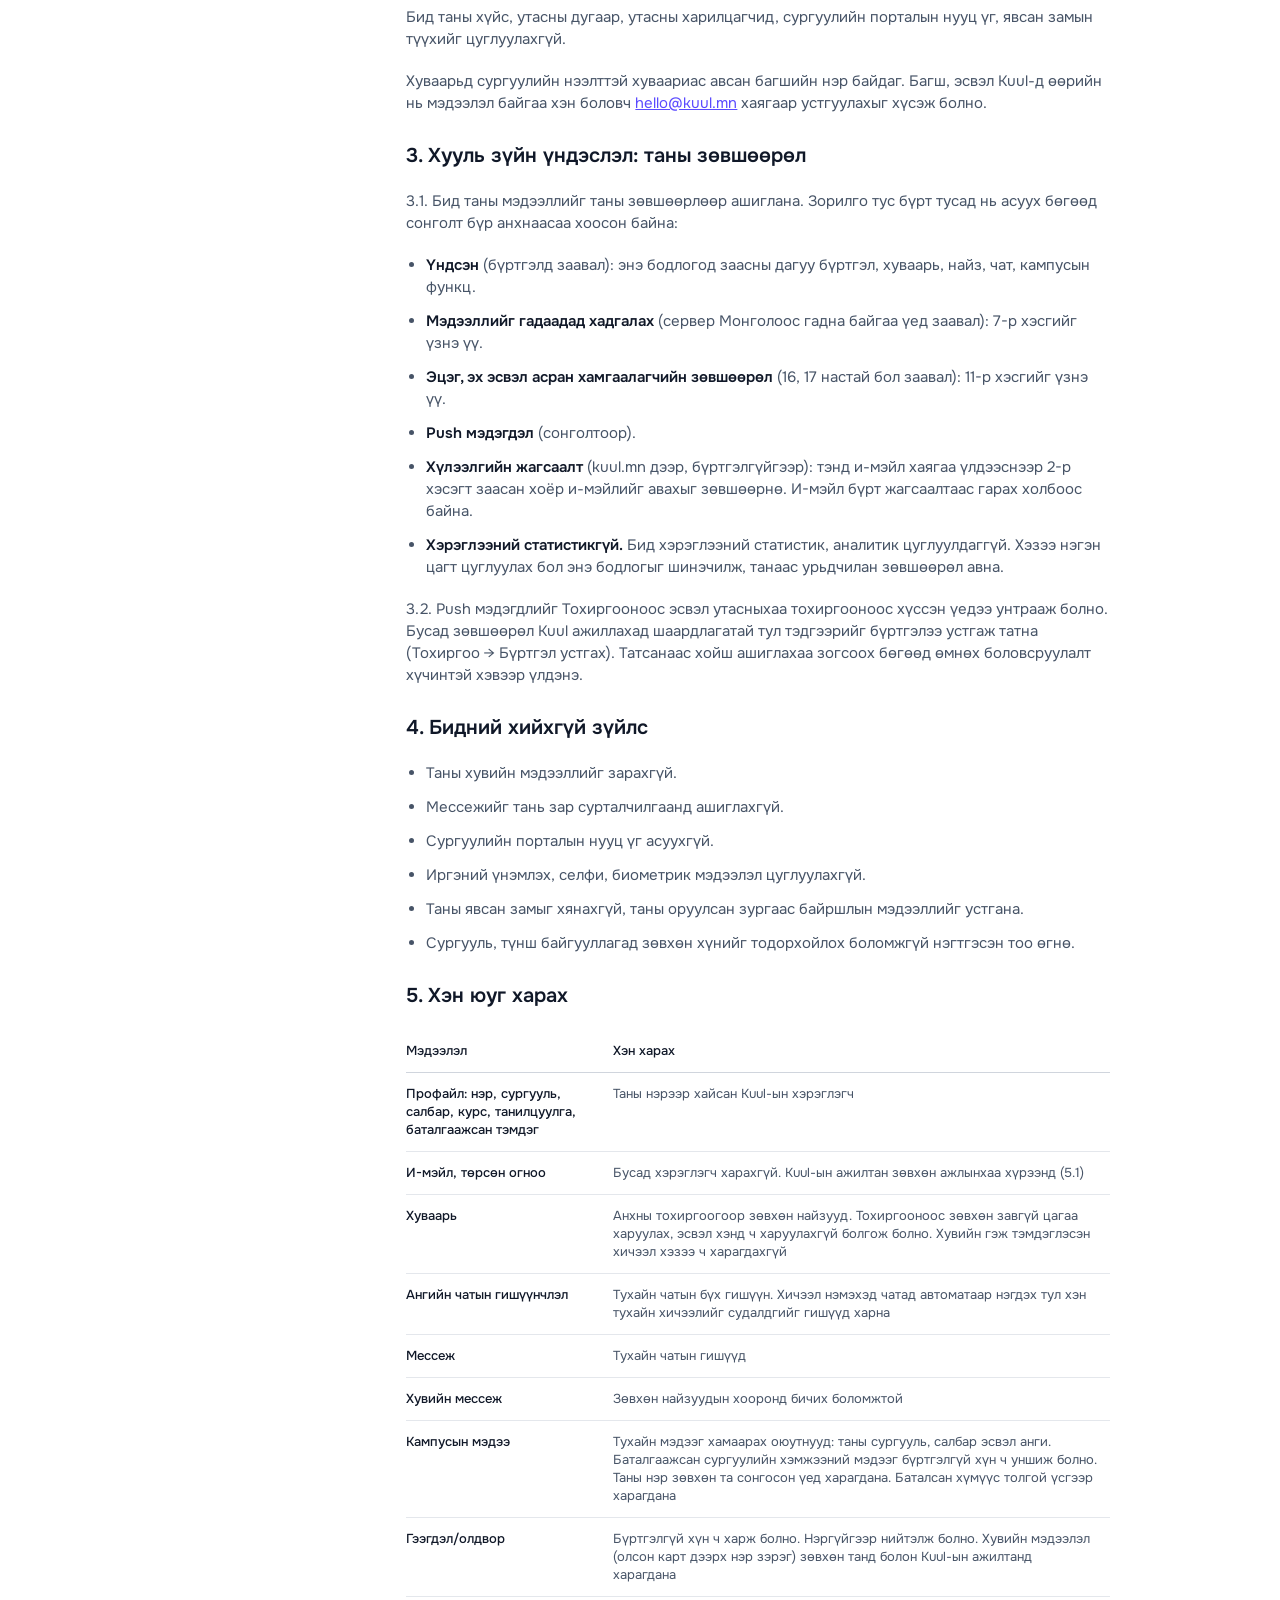
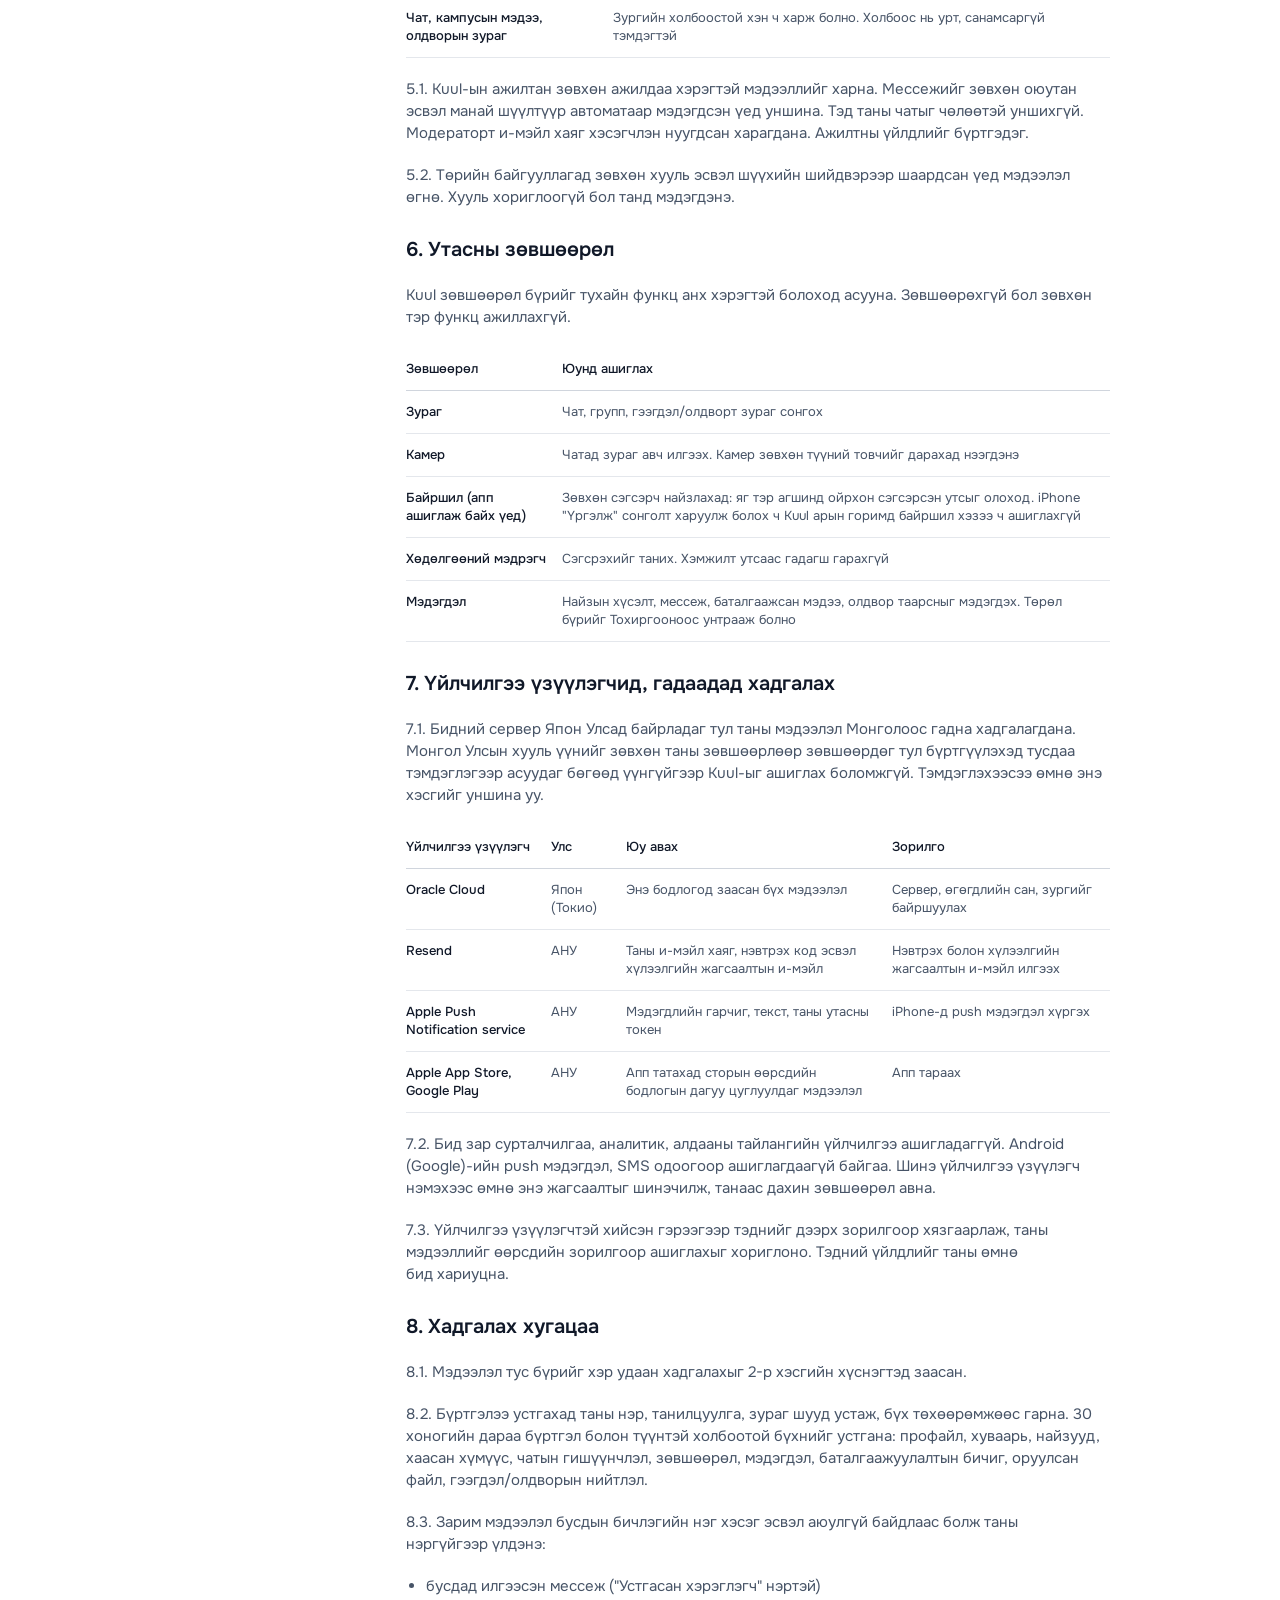
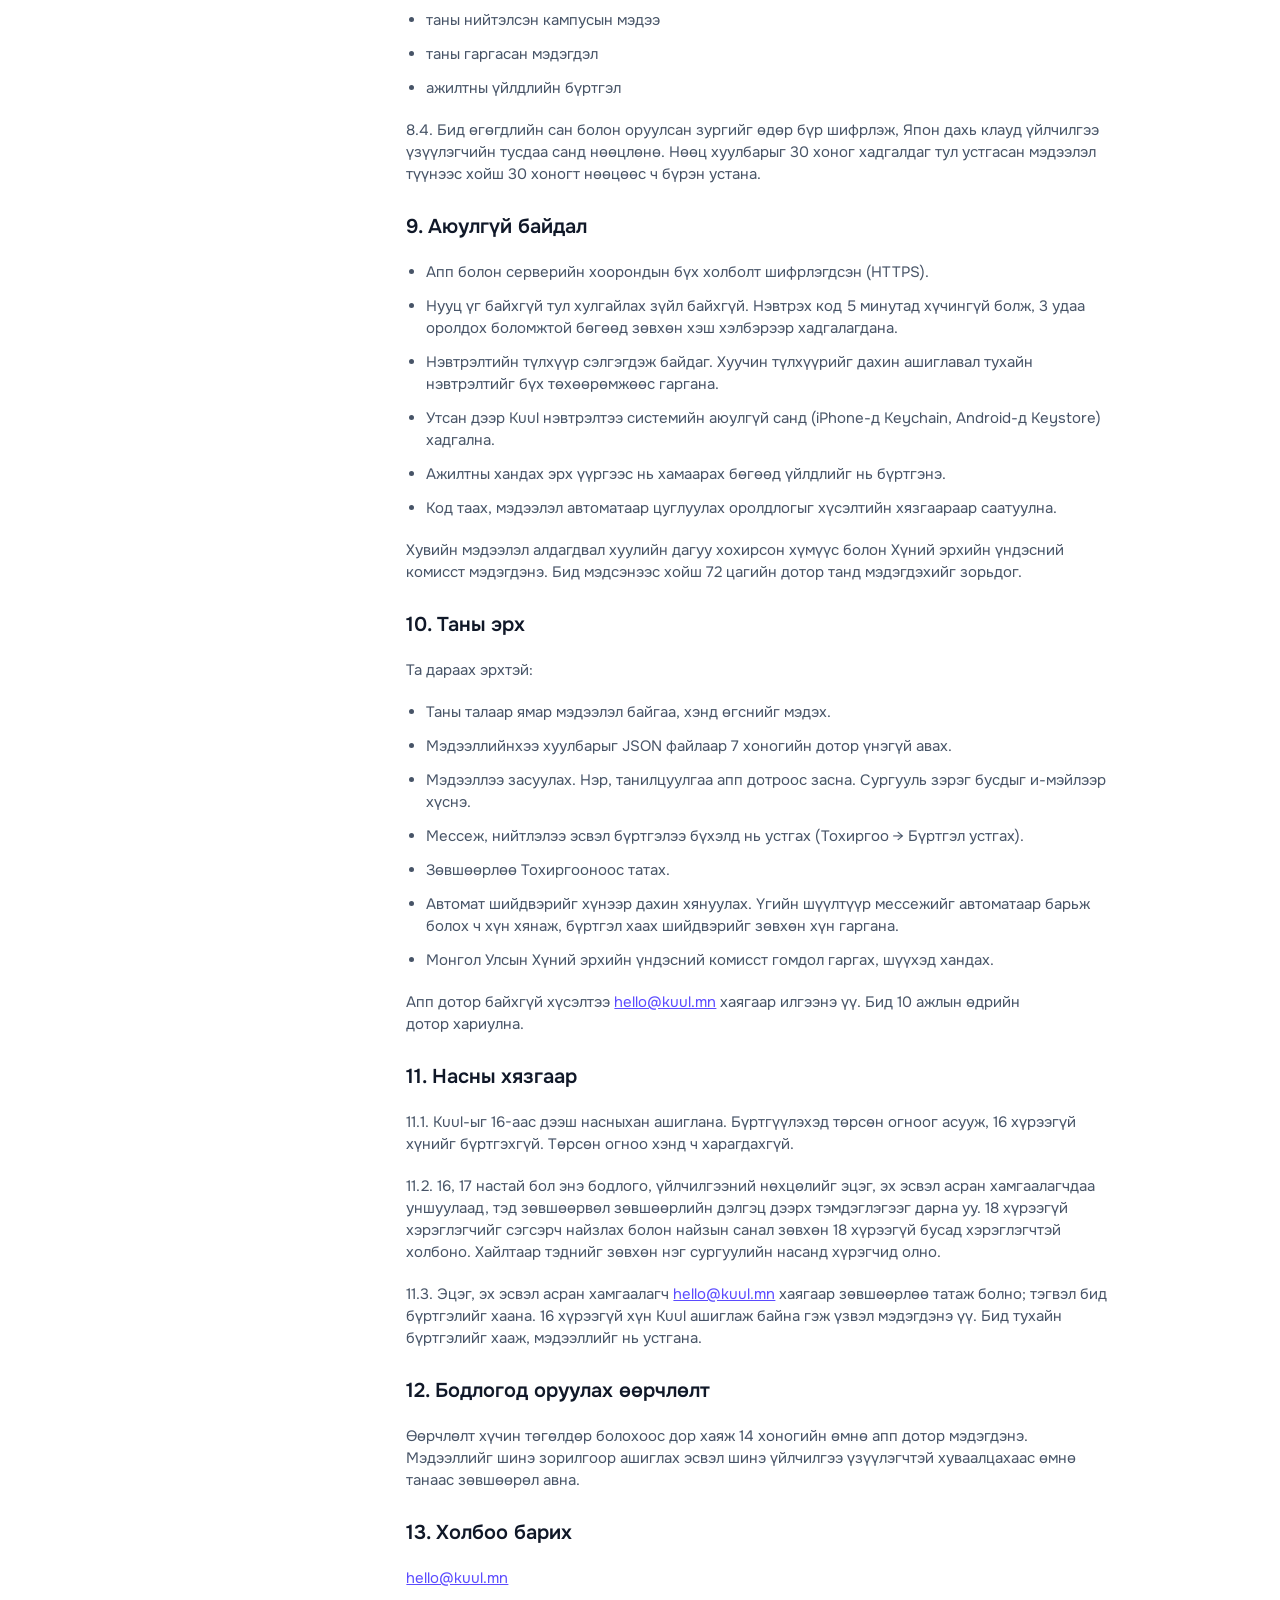
==== commit dcfe53a0: "Terms 1.1: the EULA, agreed before signing up or in; zero tolerance (6.3); no name or address Terms " ====
--- a/privacy/index.html
+++ b/privacy/index.html
@@ -36,7 +36,7 @@
 <p class="lead">Албан ёсны хувилбар нь монгол хэл дээрх бичвэр юм. Англи хувилбартай зөрүүтэй бол монгол хувилбарыг баримтална.</p>
 <p>Энэ бодлогод Kuul ямар хувийн мэдээлэл яагаад цуглуулдаг, хэн хардаг, хэр удаан хадгалдаг, та юу хийж болохыг тайлбарласан. Бодлого нь Хүний хувийн мэдээлэл хамгаалах тухай хууль (2021)-д нийцсэн.</p>
 <h2 id="s1">1. Мэдээлэл хариуцагч</h2>
-<p>Kuul-ыг Улаанбаатар хотын иргэн Батболдын Тэмүүжин ажиллуулдаг бөгөөд таны мэдээллийг хэрхэн ашиглахыг шийдэж, хариуцна. Мэдээллийнхээ талаар <a href="mailto:hello@kuul.mn">hello@kuul.mn</a> хаягаар хандана уу.</p>
+<p>Улаанбаатар хотоос Kuul-ыг ажиллуулдаг хүмүүс таны мэдээллийг хэрхэн ашиглахыг шийдэж, хариуцна. Мэдээллийнхээ талаар <a href="mailto:hello@kuul.mn">hello@kuul.mn</a> хаягаар хандана уу.</p>
 <h2 id="s2">2. Цуглуулах мэдээлэл</h2>
 <div class="table-wrap"><table><thead><tr><th>Ангилал</th><th>Мэдээлэл</th><th>Зорилго</th><th>Хадгалах хугацаа</th></tr></thead><tbody><tr><td>Бүртгэл</td><td>Сургуулийн и-мэйл, харагдах нэр, төрсөн огноо, сургууль, салбар, курс, боловсролын түвшин, хэл</td><td>Нэвтрэх, оюутан гэдгийг батлах, зөв хичээл харуулах, насны дүрэм</td><td>Бүртгэлээ устгаснаас хойш 30 хоног</td></tr><tr><td>Профайл</td><td>Танилцуулга (bio)</td><td>Бусад оюутанд өөрийгөө танилцуулах</td><td>Өөрчлөх эсвэл бүртгэлээ устгах хүртэл</td></tr><tr><td>Хуваарь</td><td>Хичээлүүд, өөрийн нэмсэн хичээл, тэмдэглэл, өнгө, хувийн гэж тэмдэглэсэн хичээл</td><td>Хуваарь, ангийн чатад нэгдэх, найзуудтайгаа "Хэн чөлөөтэй вэ?"</td><td>Бүртгэл байх хугацаанд</td></tr><tr><td>Найз</td><td>Найзын хүсэлт, найзууд, хаасан хүмүүс</td><td>Найзлах, хуваарь хуваалцах, хаах</td><td>Бүртгэл байх хугацаанд</td></tr><tr><td>Чат</td><td>Мессеж, зураг, реакц, таны байгаа чатууд</td><td>Мессеж хүргэх, модерац</td><td>Илгээснээс хойш 24 сар, бүртгэлээ устгасны дараа ч ("Устгасан хэрэглэгч" нэртэй). Таны устгасан мессежийн текст, файлыг 30 хоногт устгана. Мэдэгдэл: 90 хоног</td></tr><tr><td>Кампус</td><td>Кампусын мэдээ ба баталгаажуулалт, гээгдэл/олдворын нийтлэл, хүсэлт, хайлтын үг. Олдворын нийтлэлд олсон карт дээрх нэр зэрэг хувийн мэдээлэл байж болно</td><td>Кампусын мэдээ, гээсэн зүйлийг буцаах</td><td>Гээгдэл/олдвор: бүртгэлтэй хамт устана. Кампусын мэдээ: таны нэргүйгээр үлдэнэ</td></tr><tr><td>Мэдэгдэл (report)</td><td>Таны гаргасан болон таны талаарх мэдэгдэл, модерацын шийдвэр</td><td>Kuul-ыг аюулгүй байлгах</td><td>Шийдвэрлэснээс хойш 2 жил</td></tr><tr><td>Байршил</td><td>Утсаа сэгсрэх агшин дахь байршил</td><td>Сэгсэрч найзлахад нөгөө утсыг олох</td><td>Серверийн санах ойд ойролцоогоор 18 секунд. Хэзээ ч хадгалахгүй, хэнд ч харуулахгүй</td></tr><tr><td>Төхөөрөмж, техникийн</td><td>Санамсаргүй төхөөрөмжийн ID, үйлдлийн систем, аппын хувилбар, IP хаяг, нэвтэрсэн цаг</td><td>Аюулгүй байдал, хуурамч үйлдлээс сэргийлэх, алдаа засах</td><td>Нэвтрэх код ба түүний IP: 1 хоног. Серверийн лог: 90 хоног</td></tr><tr><td>Зөвшөөрөл</td><td>Аль зөвшөөрлийг хэзээ өгсөн, татсан, нөхцөлийн аль хувилбарыг зөвшөөрсөн</td><td>Юуг зөвшөөрснийг нотлох</td><td>Бүртгэл байх хугацаанд</td></tr><tr><td>Хүлээлгийн жагсаалт</td><td>kuul.mn дээр үлдээсэн и-мэйл хаяг, үлдээсэн огноо. Бүртгэл шаардлагагүй</td><td>Баталгаажуулах нэг и-мэйл, Kuul нээгдэхэд нэг и-мэйл илгээх. Өөр юу ч илгээхгүй</td><td>Жагсаалтаас гарах хүртэл (гармагц устгана), нээлтийн и-мэйлээс хойш 30 хоногоос илүүгүй</td></tr></tbody></table></div>
 <p>Бид таны хүйс, утасны дугаар, утасны харилцагчид, сургуулийн порталын нууц үг, явсан замын түүхийг цуглуулахгүй.</p>
@@ -79,8 +79,7 @@
 <h2 id="s12">12. Бодлогод оруулах өөрчлөлт</h2>
 <p>Өөрчлөлт хүчин төгөлдөр болохоос дор хаяж 14 хоногийн өмнө апп дотор мэдэгдэнэ. Мэдээллийг шинэ зорилгоор ашиглах эсвэл шинэ үйлчилгээ үзүүлэгчтэй хуваалцахаас өмнө танаас зөвшөөрөл авна.</p>
 <h2 id="s13">13. Холбоо барих</h2>
-<p>Батболдын Тэмүүжин · Улаанбаатар хот, Сонгинохайрхан дүүрэг, 31-р хороо, Дунднаран 4, 108 тоот</p>
-<p><a href="mailto:hello@kuul.mn">hello@kuul.mn</a> · Апп дотор: Би → Тусламж</p>
+<p><a href="mailto:hello@kuul.mn">hello@kuul.mn</a></p>
     </article>
   </main>
 </div>
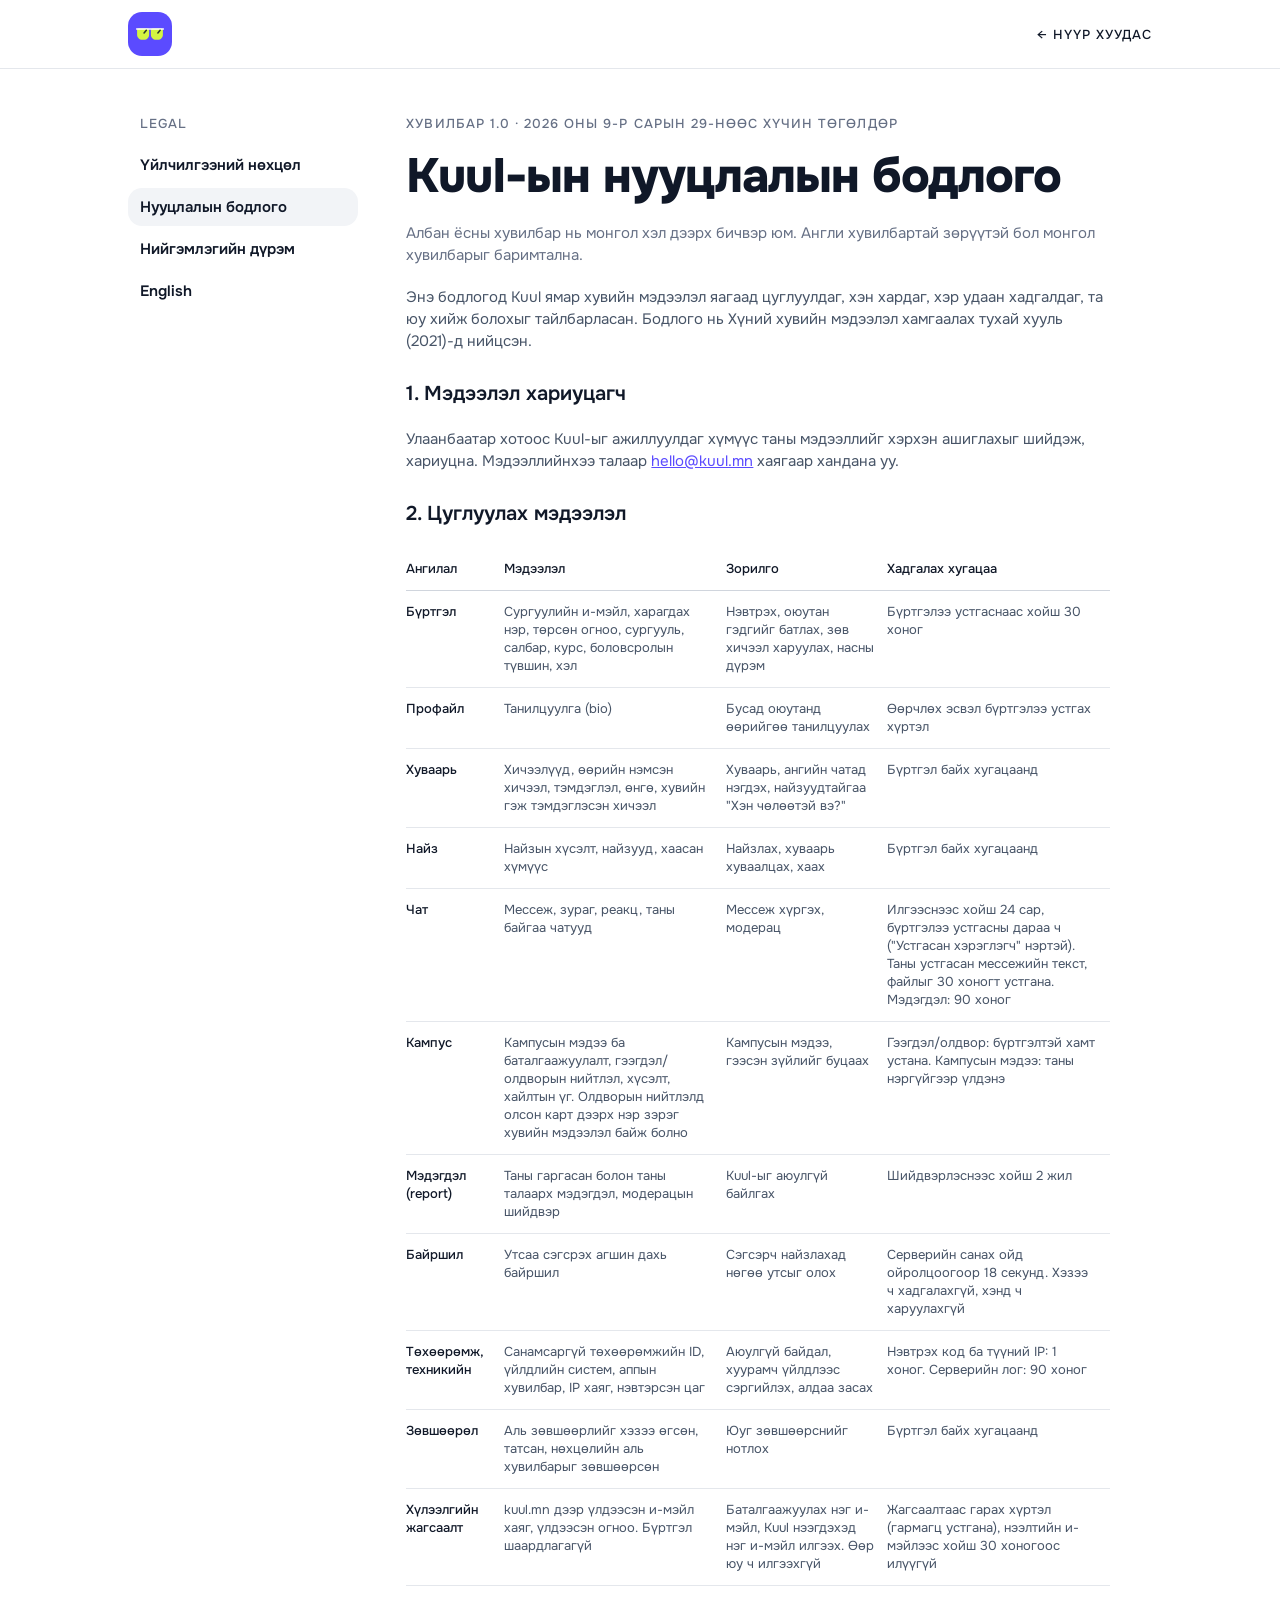
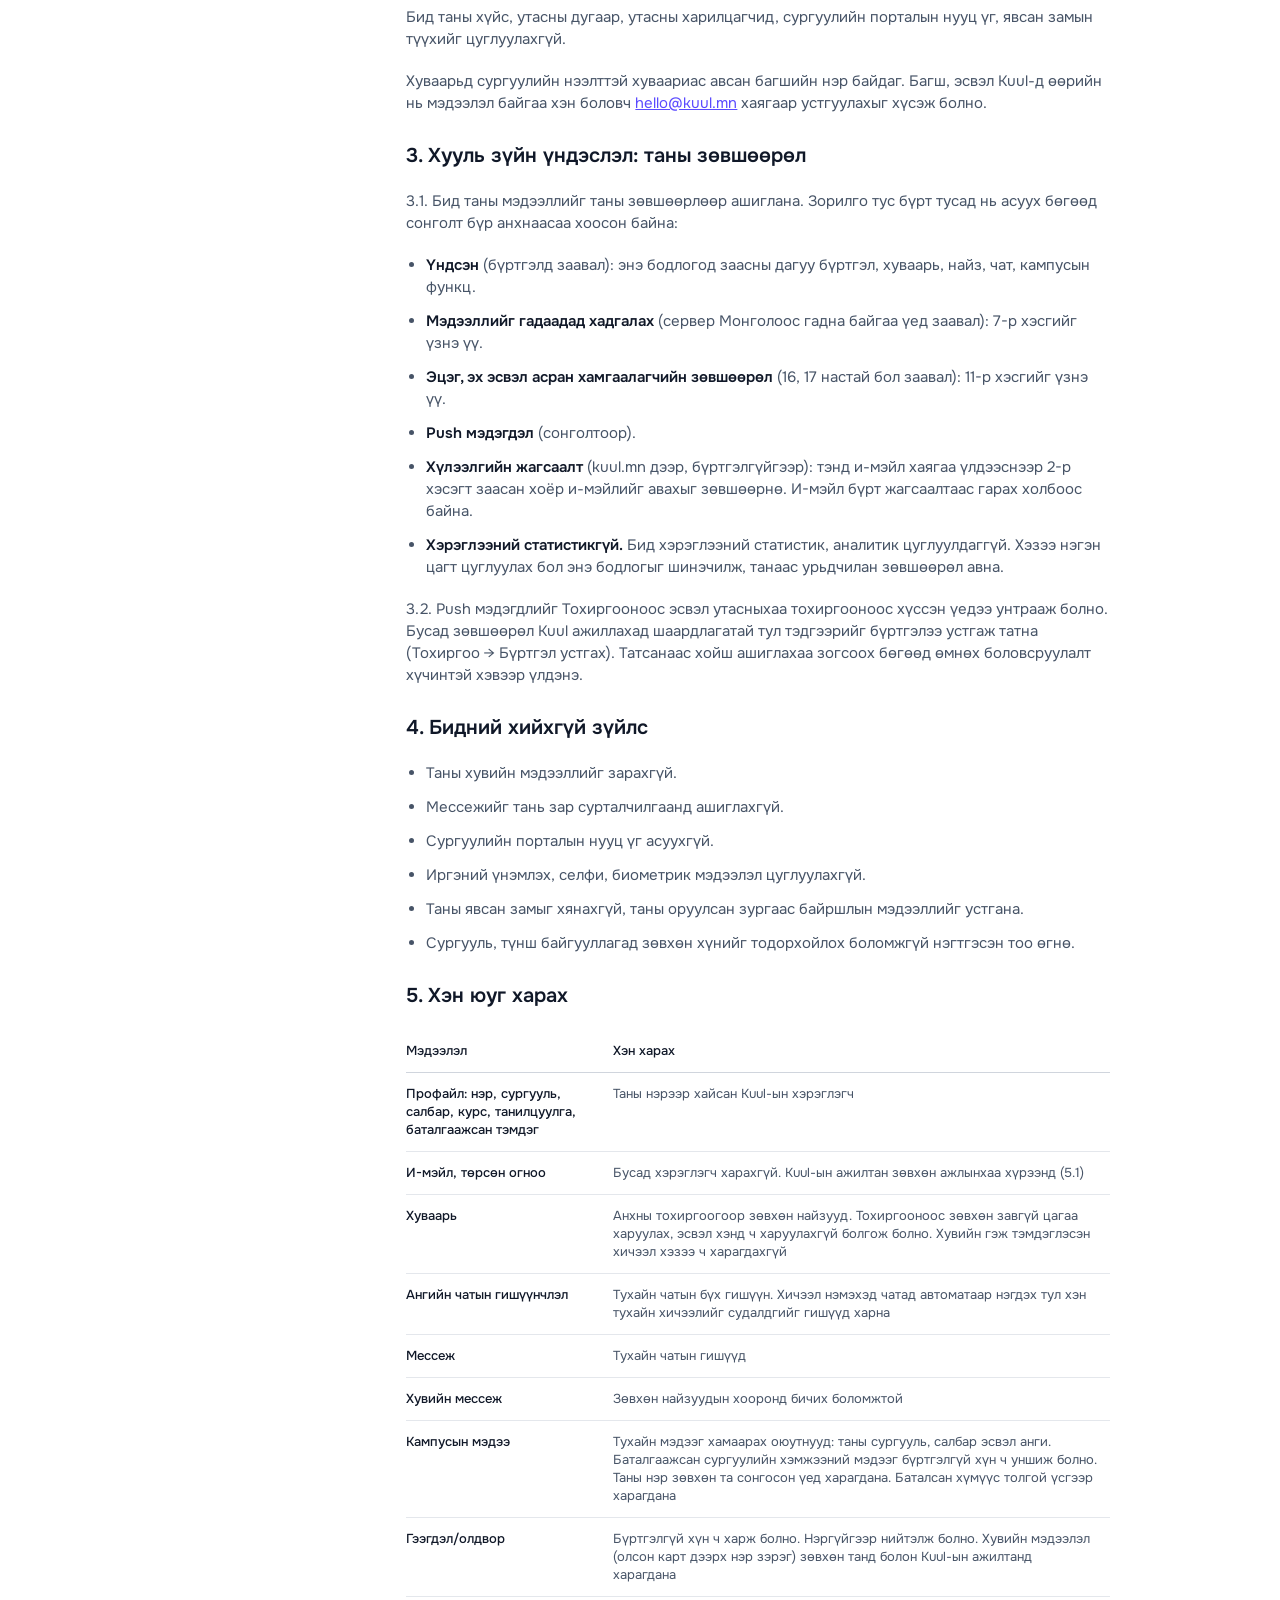
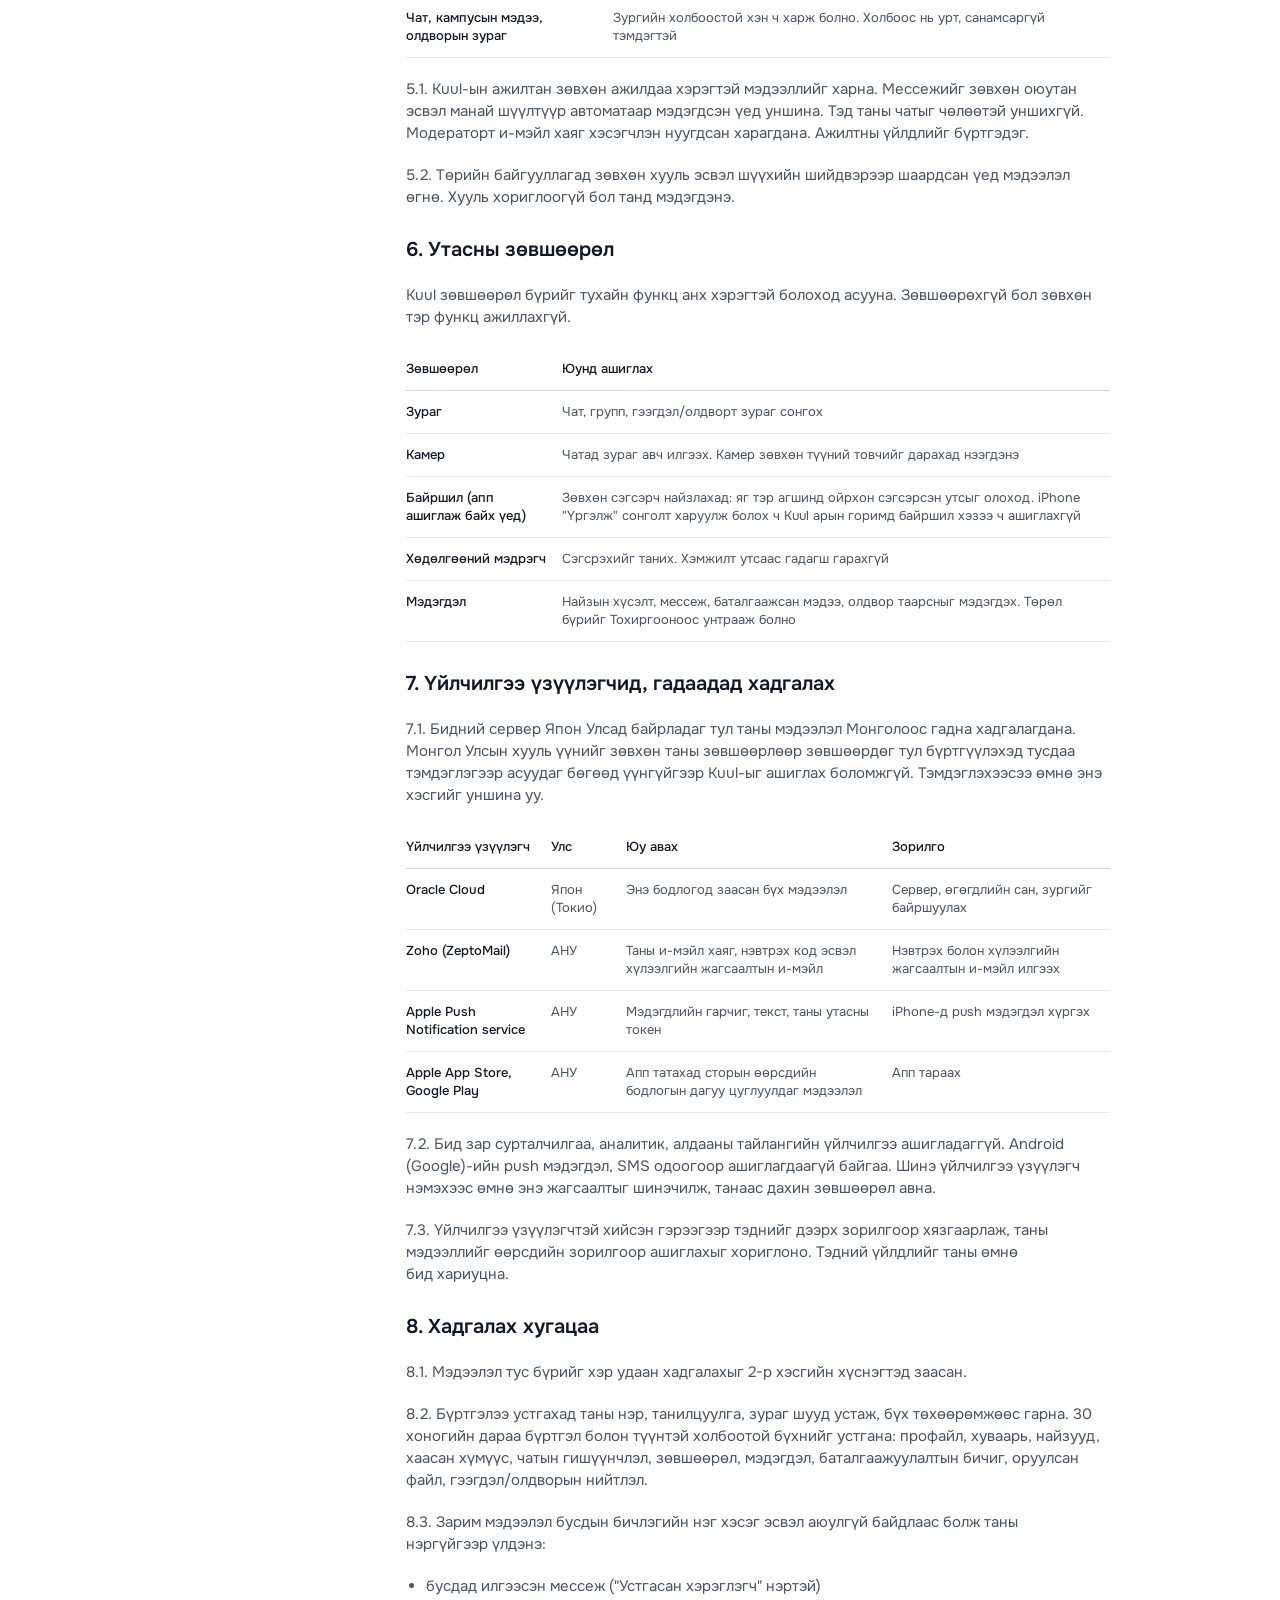
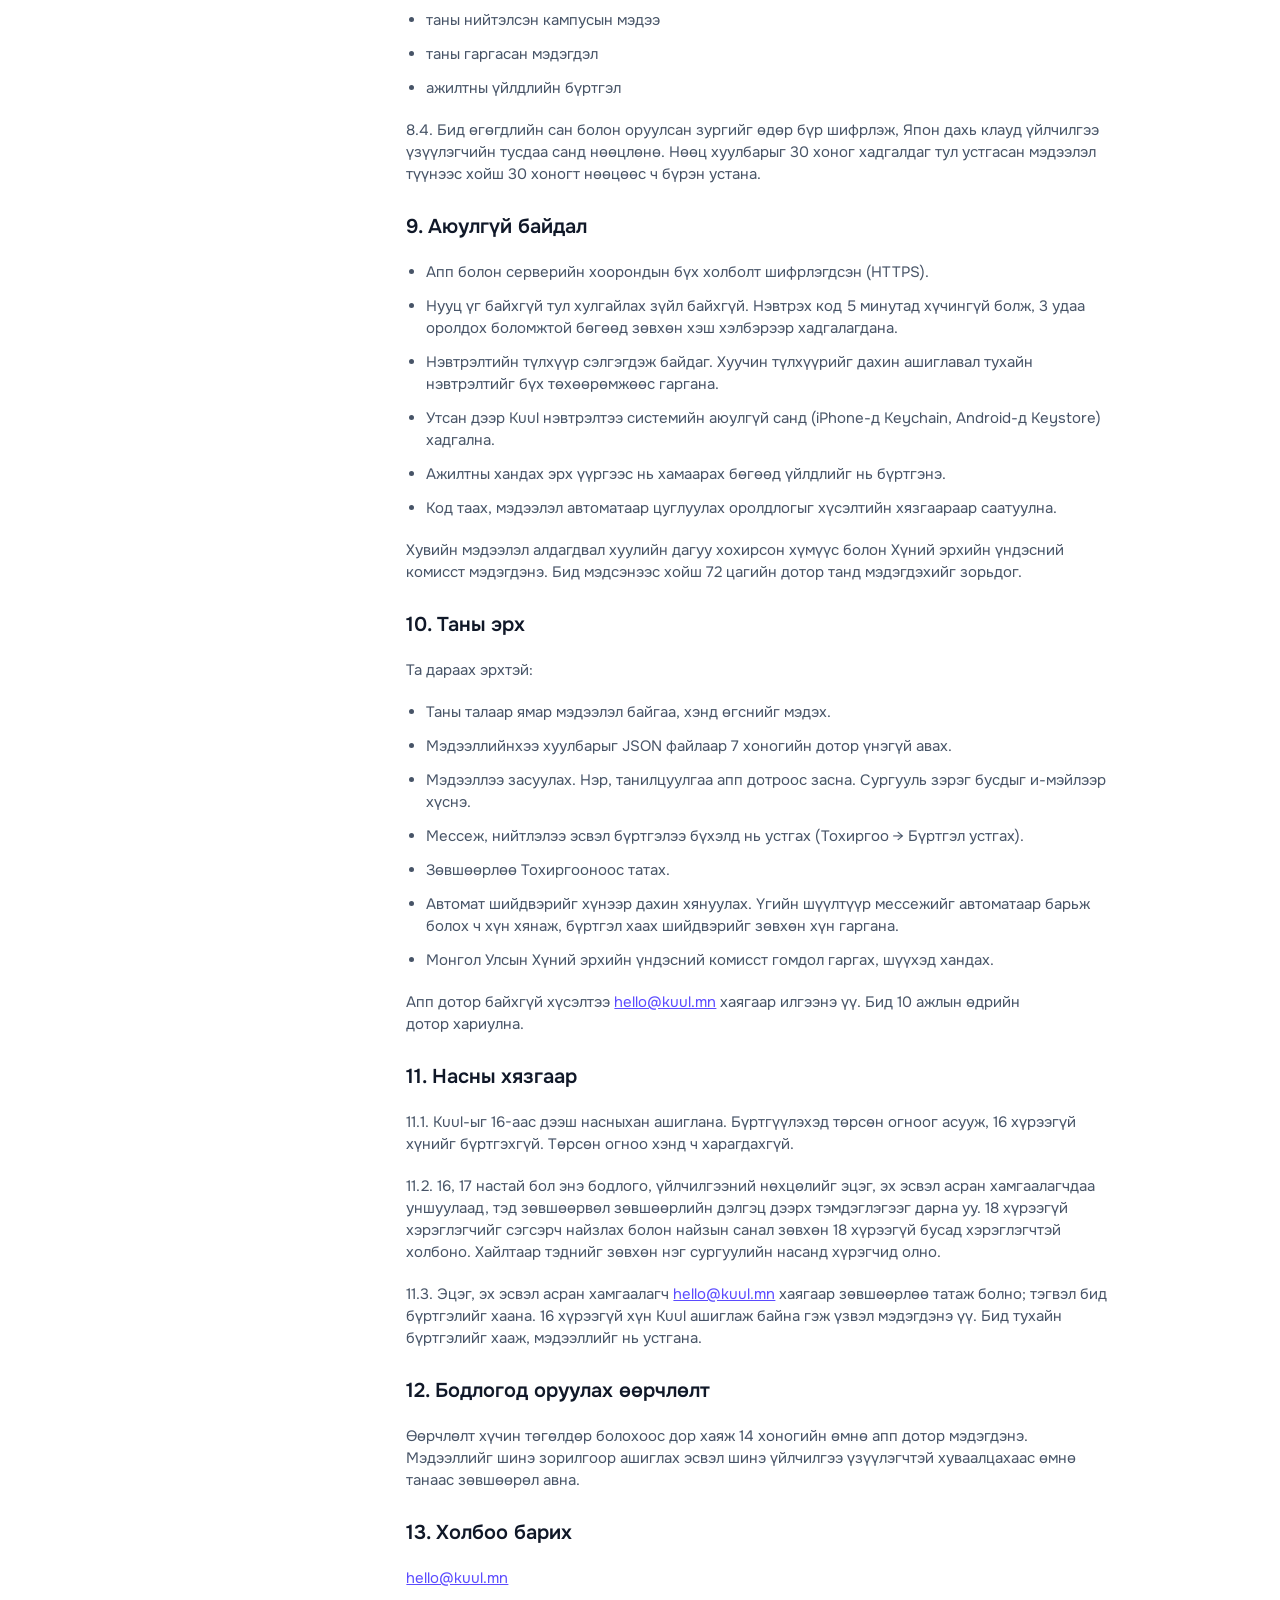
==== commit 34fae139: "Privacy policy: sign-in and waitlist email now sent by Zoho (ZeptoMail), not Resend Co-Authored-By: " ====
--- a/privacy/index.html
+++ b/privacy/index.html
@@ -56,7 +56,7 @@
 <div class="table-wrap"><table><thead><tr><th>Зөвшөөрөл</th><th>Юунд ашиглах</th></tr></thead><tbody><tr><td>Зураг</td><td>Чат, групп, гээгдэл/олдворт зураг сонгох</td></tr><tr><td>Камер</td><td>Чатад зураг авч илгээх. Камер зөвхөн түүний товчийг дарахад нээгдэнэ</td></tr><tr><td>Байршил (апп ашиглаж байх үед)</td><td>Зөвхөн сэгсэрч найзлахад: яг тэр агшинд ойрхон сэгсэрсэн утсыг олоход. iPhone "Үргэлж" сонголт харуулж болох ч Kuul арын горимд байршил хэзээ ч ашиглахгүй</td></tr><tr><td>Хөдөлгөөний мэдрэгч</td><td>Сэгсрэхийг таних. Хэмжилт утсаас гадагш гарахгүй</td></tr><tr><td>Мэдэгдэл</td><td>Найзын хүсэлт, мессеж, баталгаажсан мэдээ, олдвор таарсныг мэдэгдэх. Төрөл бүрийг Тохиргооноос унтрааж болно</td></tr></tbody></table></div>
 <h2 id="s7">7. Үйлчилгээ үзүүлэгчид, гадаадад хадгалах</h2>
 <p>7.1. Бидний сервер Япон Улсад байрладаг тул таны мэдээлэл Монголоос гадна хадгалагдана. Монгол Улсын хууль үүнийг зөвхөн таны зөвшөөрлөөр зөвшөөрдөг тул бүртгүүлэхэд тусдаа тэмдэглэгээр асуудаг бөгөөд үүнгүйгээр Kuul-ыг ашиглах боломжгүй. Тэмдэглэхээсээ өмнө энэ хэсгийг уншина уу.</p>
-<div class="table-wrap"><table><thead><tr><th>Үйлчилгээ үзүүлэгч</th><th>Улс</th><th>Юу авах</th><th>Зорилго</th></tr></thead><tbody><tr><td>Oracle Cloud</td><td>Япон (Токио)</td><td>Энэ бодлогод заасан бүх мэдээлэл</td><td>Сервер, өгөгдлийн сан, зургийг байршуулах</td></tr><tr><td>Resend</td><td>АНУ</td><td>Таны и-мэйл хаяг, нэвтрэх код эсвэл хүлээлгийн жагсаалтын и-мэйл</td><td>Нэвтрэх болон хүлээлгийн жагсаалтын и-мэйл илгээх</td></tr><tr><td>Apple Push Notification service</td><td>АНУ</td><td>Мэдэгдлийн гарчиг, текст, таны утасны токен</td><td>iPhone-д push мэдэгдэл хүргэх</td></tr><tr><td>Apple App Store, Google Play</td><td>АНУ</td><td>Апп татахад сторын өөрсдийн бодлогын дагуу цуглуулдаг мэдээлэл</td><td>Апп тараах</td></tr></tbody></table></div>
+<div class="table-wrap"><table><thead><tr><th>Үйлчилгээ үзүүлэгч</th><th>Улс</th><th>Юу авах</th><th>Зорилго</th></tr></thead><tbody><tr><td>Oracle Cloud</td><td>Япон (Токио)</td><td>Энэ бодлогод заасан бүх мэдээлэл</td><td>Сервер, өгөгдлийн сан, зургийг байршуулах</td></tr><tr><td>Zoho (ZeptoMail)</td><td>АНУ</td><td>Таны и-мэйл хаяг, нэвтрэх код эсвэл хүлээлгийн жагсаалтын и-мэйл</td><td>Нэвтрэх болон хүлээлгийн жагсаалтын и-мэйл илгээх</td></tr><tr><td>Apple Push Notification service</td><td>АНУ</td><td>Мэдэгдлийн гарчиг, текст, таны утасны токен</td><td>iPhone-д push мэдэгдэл хүргэх</td></tr><tr><td>Apple App Store, Google Play</td><td>АНУ</td><td>Апп татахад сторын өөрсдийн бодлогын дагуу цуглуулдаг мэдээлэл</td><td>Апп тараах</td></tr></tbody></table></div>
 <p>7.2. Бид зар сурталчилгаа, аналитик, алдааны тайлангийн үйлчилгээ ашигладаггүй. Android (Google)-ийн push мэдэгдэл, SMS одоогоор ашиглагдаагүй байгаа. Шинэ үйлчилгээ үзүүлэгч нэмэхээс өмнө энэ жагсаалтыг шинэчилж, танаас дахин зөвшөөрөл авна.</p>
 <p>7.3. Үйлчилгээ үзүүлэгчтэй хийсэн гэрээгээр тэднийг дээрх зорилгоор хязгаарлаж, таны мэдээллийг өөрсдийн зорилгоор ашиглахыг хориглоно. Тэдний үйлдлийг таны өмнө бид хариуцна.</p>
 <h2 id="s8">8. Хадгалах хугацаа</h2>
--- a/css/landing.css
+++ b/css/landing.css
@@ -53,8 +53,11 @@
 /* 01 Layered hero */
 .hero { position: relative; height: 320vh; }
 .stage { position: sticky; top: 0; height: 100vh; overflow: hidden; background: var(--kuul-sky, #4f9be8); }
-.layer { position: absolute; inset: -6%; will-change: transform; }
-.layer-full { position: absolute; inset: 0; will-change: transform; pointer-events: none; }
+/* No will-change on the photo layers: with it, Chrome keeps each layer drawn at its biggest zoom
+   (the portal reaches 6.5x) and runs out of graphics memory after a scroll down and back up, so
+   parts of the hero vanish. Without it Chrome redraws them at their current size; same frame rate. */
+.layer { position: absolute; inset: -6%; }
+.layer-full { position: absolute; inset: 0; pointer-events: none; }
 .layer img { width: 100%; height: 100%; object-fit: cover; display: block; }
 .building-side { position: absolute; height: auto; display: block; filter: blur(0.5px) saturate(0.85) brightness(1.04) contrast(0.92); opacity: 0.92; }
 .building-shutis { left: -5vw; top: calc(73vh - 20vw); width: max(calc(var(--space-16) * 5), 52vw); }
@@ -74,7 +77,8 @@
   position: absolute; left: 0; right: 0;
   top: max(9vh, calc(var(--space-16) + var(--space-5)));
   display: grid; justify-items: center; text-align: center;
-  will-change: transform; pointer-events: none;
+  pointer-events: none;
+  z-index: 2; /* above the dither canvas (z-index 1): the lens runs behind the title, not cut around it */
 }
 .hero-title h1 {
   margin: 0; display: grid;
@@ -214,15 +218,6 @@
 
 /* Bottom dock */
 .hero-dock { position: absolute; left: 0; right: 0; bottom: var(--space-6); display: grid; justify-items: center; gap: var(--space-4); padding: 0 var(--space-4); }
-.scroll-hint {
-  display: inline-flex; align-items: center; gap: var(--space-2);
-  height: var(--control-sm); padding: 0 var(--space-4);
-  border-radius: var(--radius-full);
-  background: rgba(255, 255, 255, 0.55);
-  backdrop-filter: blur(var(--space-2)); -webkit-backdrop-filter: blur(var(--space-2));
-  font: var(--type-overline); letter-spacing: var(--tracking-caps); color: var(--kuul-ink);
-}
-.scroll-hint::before { content: ""; width: var(--space-2); height: var(--space-2); border-radius: var(--radius-full); background: var(--accent); }
 .dock {
   display: flex; align-items: center; gap: var(--space-2);
   padding: var(--space-2); border-radius: var(--radius-full);
@@ -311,69 +306,18 @@
   border: 0; cursor: pointer;
 }
 .join-cta:disabled { opacity: 0.6; cursor: progress; }
+.join-cta:focus-visible { outline: 2px solid var(--accent); outline-offset: 3px; }
 .join-cta:hover { background: var(--accent-hover, var(--accent)); color: var(--kuul-white); }
 .join-cta .material-symbols-rounded { font-size: 20px; }
+/* Computers get the App Store QR instead of the button; phones and touch screens get the button
+   (you can't scan your own screen). */
+.join-qr { display: none; width: 240px; height: 240px; margin-top: var(--space-2); padding: var(--space-4); box-sizing: border-box; background: var(--kuul-white); border: var(--border-width-hairline) solid var(--border-default); border-radius: var(--radius-lg); }
+@media (hover: hover) and (pointer: fine) and (min-width: 901px) {
+  .join-qr { display: block; }
+  .join .join-cta { display: none; }
+}
 
 /* Waitlist: the CTA opens into an email field in the same pill. */
-.waitlist { width: 100%; display: grid; justify-items: center; }
-.waitlist > * { grid-area: 1 / 1; }
-.waitlist-form, .waitlist-done { display: none; }
-.waitlist:not([data-state="closed"]) .join-cta { display: none; }
-.waitlist:not([data-state="closed"]):not([data-state="done"]) .waitlist-form { display: grid; }
-.waitlist[data-state="done"] .waitlist-done { display: flex; }
-.waitlist-form, .waitlist-done { animation: waitlist-in 0.5s var(--ease-hover) both; }
-@keyframes waitlist-in { from { opacity: 0; transform: scale(0.96); } }
-@media (prefers-reduced-motion: reduce) { .waitlist-form, .waitlist-done { animation: none; } }
-
-.waitlist-form { width: min(100%, calc(var(--space-16) * 7)); gap: var(--space-3); justify-items: center; }
-.waitlist-field {
-  width: 100%; box-sizing: border-box;
-  display: flex; align-items: center; gap: var(--space-1);
-  height: var(--control-lg); padding: var(--space-1);
-  border-radius: var(--radius-full);
-  background: var(--bg-page);
-  border: var(--border-width-hairline) solid var(--border-strong);
-  transition: border-color 0.2s ease, box-shadow 0.2s ease;
-}
-.waitlist-field:focus-within { border-color: var(--accent); box-shadow: 0 0 0 3px var(--accent-soft); }
-.waitlist[data-state="error"] .waitlist-field { border-color: var(--error); box-shadow: 0 0 0 3px var(--error-soft); }
-.waitlist-field input {
-  flex: 1; min-width: 0; height: 100%;
-  padding: 0 var(--space-2) 0 var(--space-4);
-  border: 0; outline: 0; background: transparent;
-  font: var(--type-body); font-size: var(--text-md); color: var(--text-primary);
-}
-.waitlist-field input::placeholder { color: var(--text-tertiary); }
-.waitlist-submit {
-  flex: none; height: 100%;
-  display: inline-flex; align-items: center; gap: var(--space-2);
-  padding: 0 var(--space-5);
-  border: 0; border-radius: var(--radius-full);
-  background: var(--accent); color: var(--kuul-white);
-  font: var(--type-body-strong); cursor: pointer;
-}
-.waitlist-submit:hover { background: var(--accent-hover, var(--accent)); }
-.waitlist-submit:focus-visible, .join-cta:focus-visible { outline: 2px solid var(--accent); outline-offset: 3px; }
-.waitlist-submit .material-symbols-rounded { font-size: 20px; }
-.waitlist[data-state="sending"] .waitlist-submit { opacity: 0.6; cursor: progress; }
-.join .waitlist-note { font: var(--type-caption); color: var(--text-tertiary); }
-.join .waitlist[data-state="error"] .waitlist-note { color: var(--error-text); }
-.waitlist-note a { color: inherit; }
-.waitlist-hp { position: absolute; left: -10000px; width: 1px; height: 1px; overflow: hidden; }
-.join .waitlist-done {
-  align-items: center; gap: var(--space-3);
-  min-height: var(--control-lg); padding: var(--space-3) var(--space-6); box-sizing: border-box;
-  border-radius: var(--radius-full);
-  background: var(--success-soft); color: var(--text-primary);
-  font: var(--type-body); text-align: left; outline: 0;
-}
-.waitlist-done b { font-weight: var(--weight-semibold); overflow-wrap: anywhere; }
-.waitlist-done .material-symbols-rounded { flex: none; font-size: 22px; color: var(--success); }
-.visually-hidden { position: absolute; width: 1px; height: 1px; margin: -1px; overflow: hidden; clip: rect(0 0 0 0); white-space: nowrap; }
-@media (max-width: 480px) {
-  .waitlist-submit__text { display: none; }
-  .waitlist-submit { padding: 0 var(--space-4); }
-}
 
 /* 04 Footer */
 .site-footer { background: var(--bg-surface-2); color: var(--kuul-ink); overflow: hidden; }
